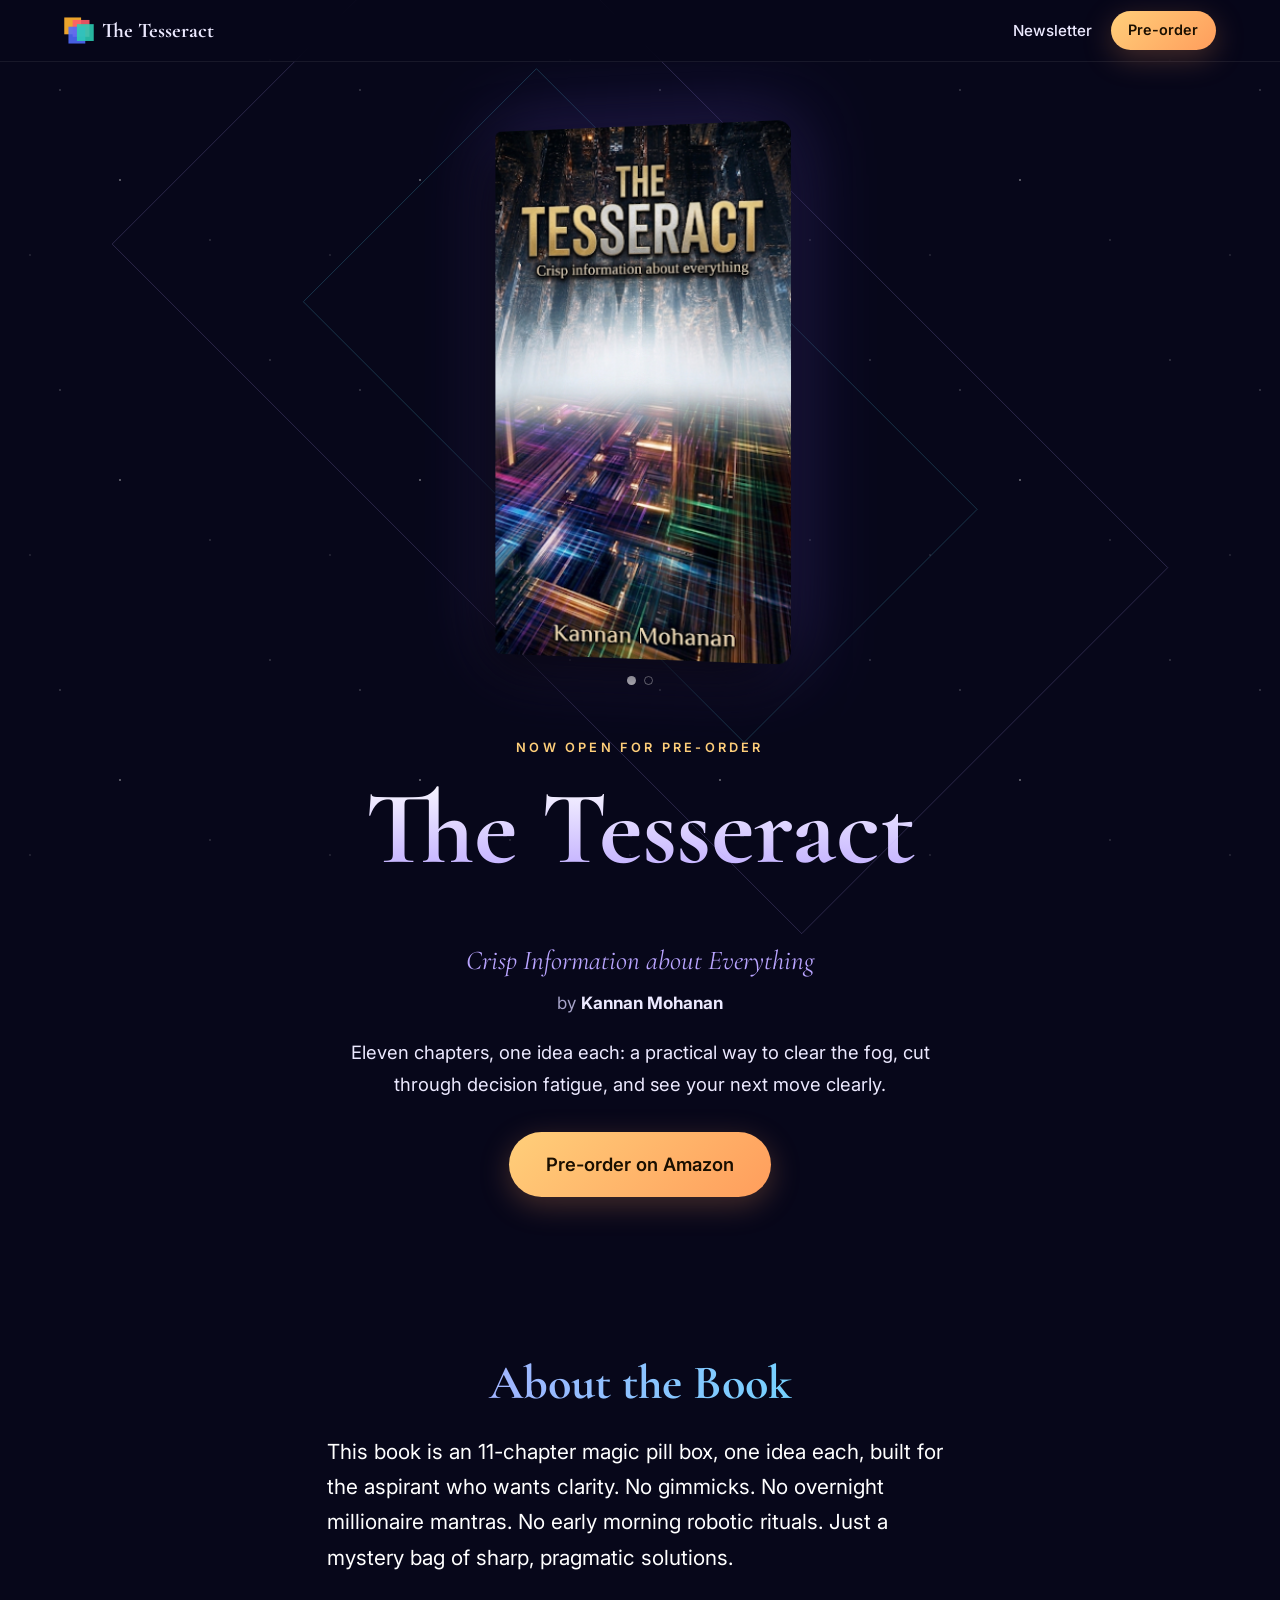
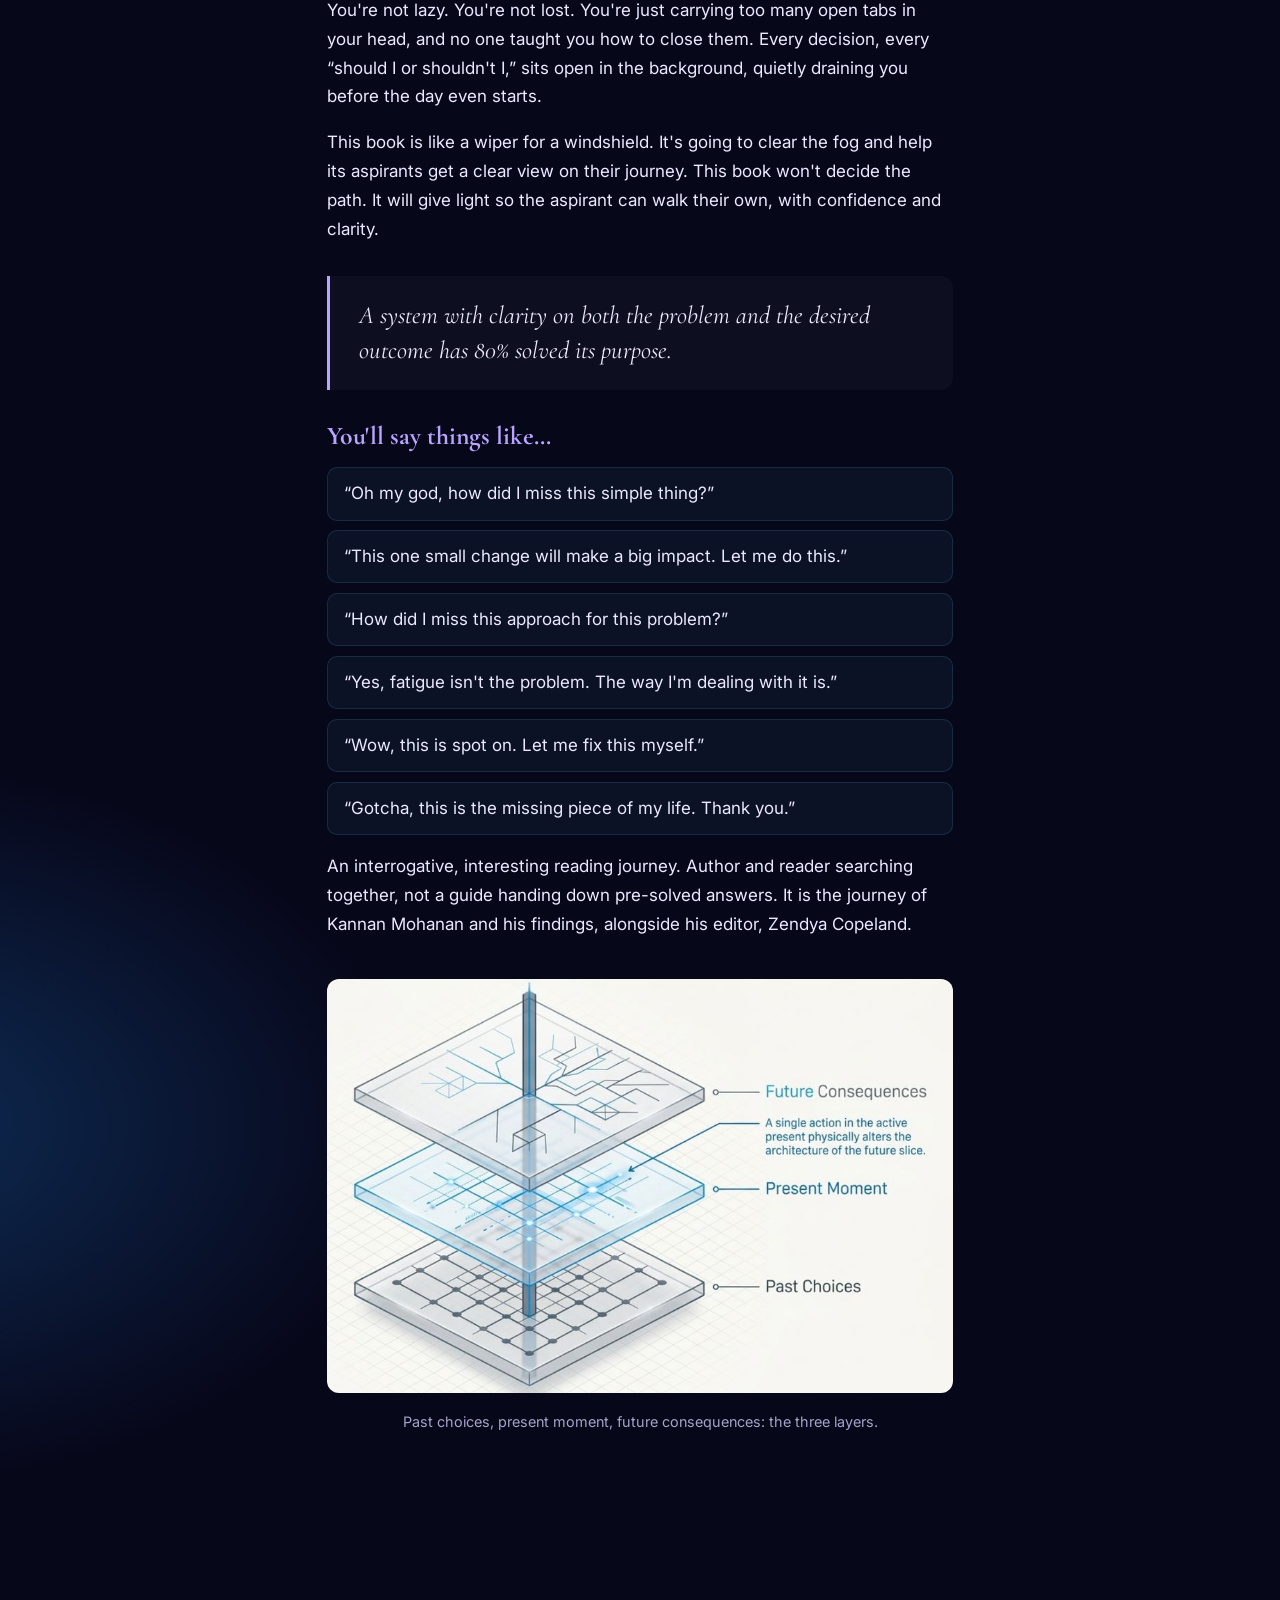
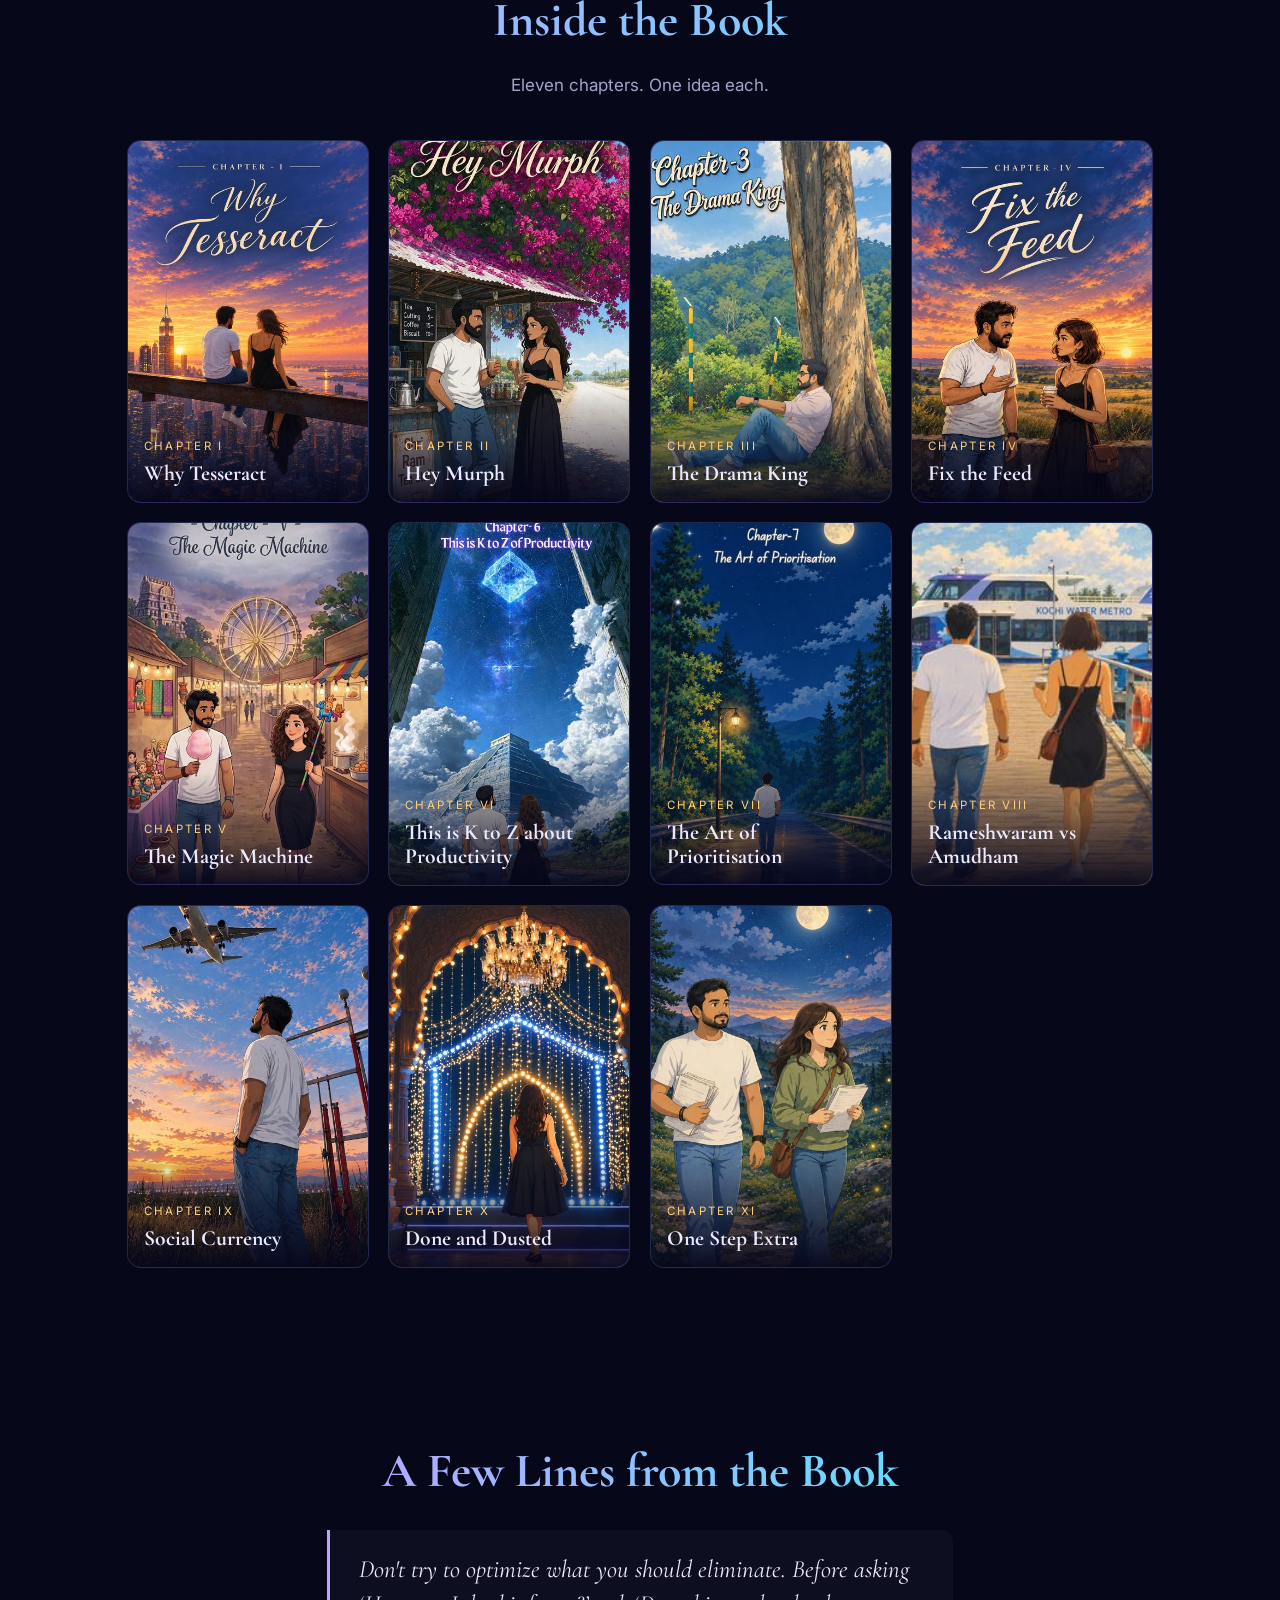
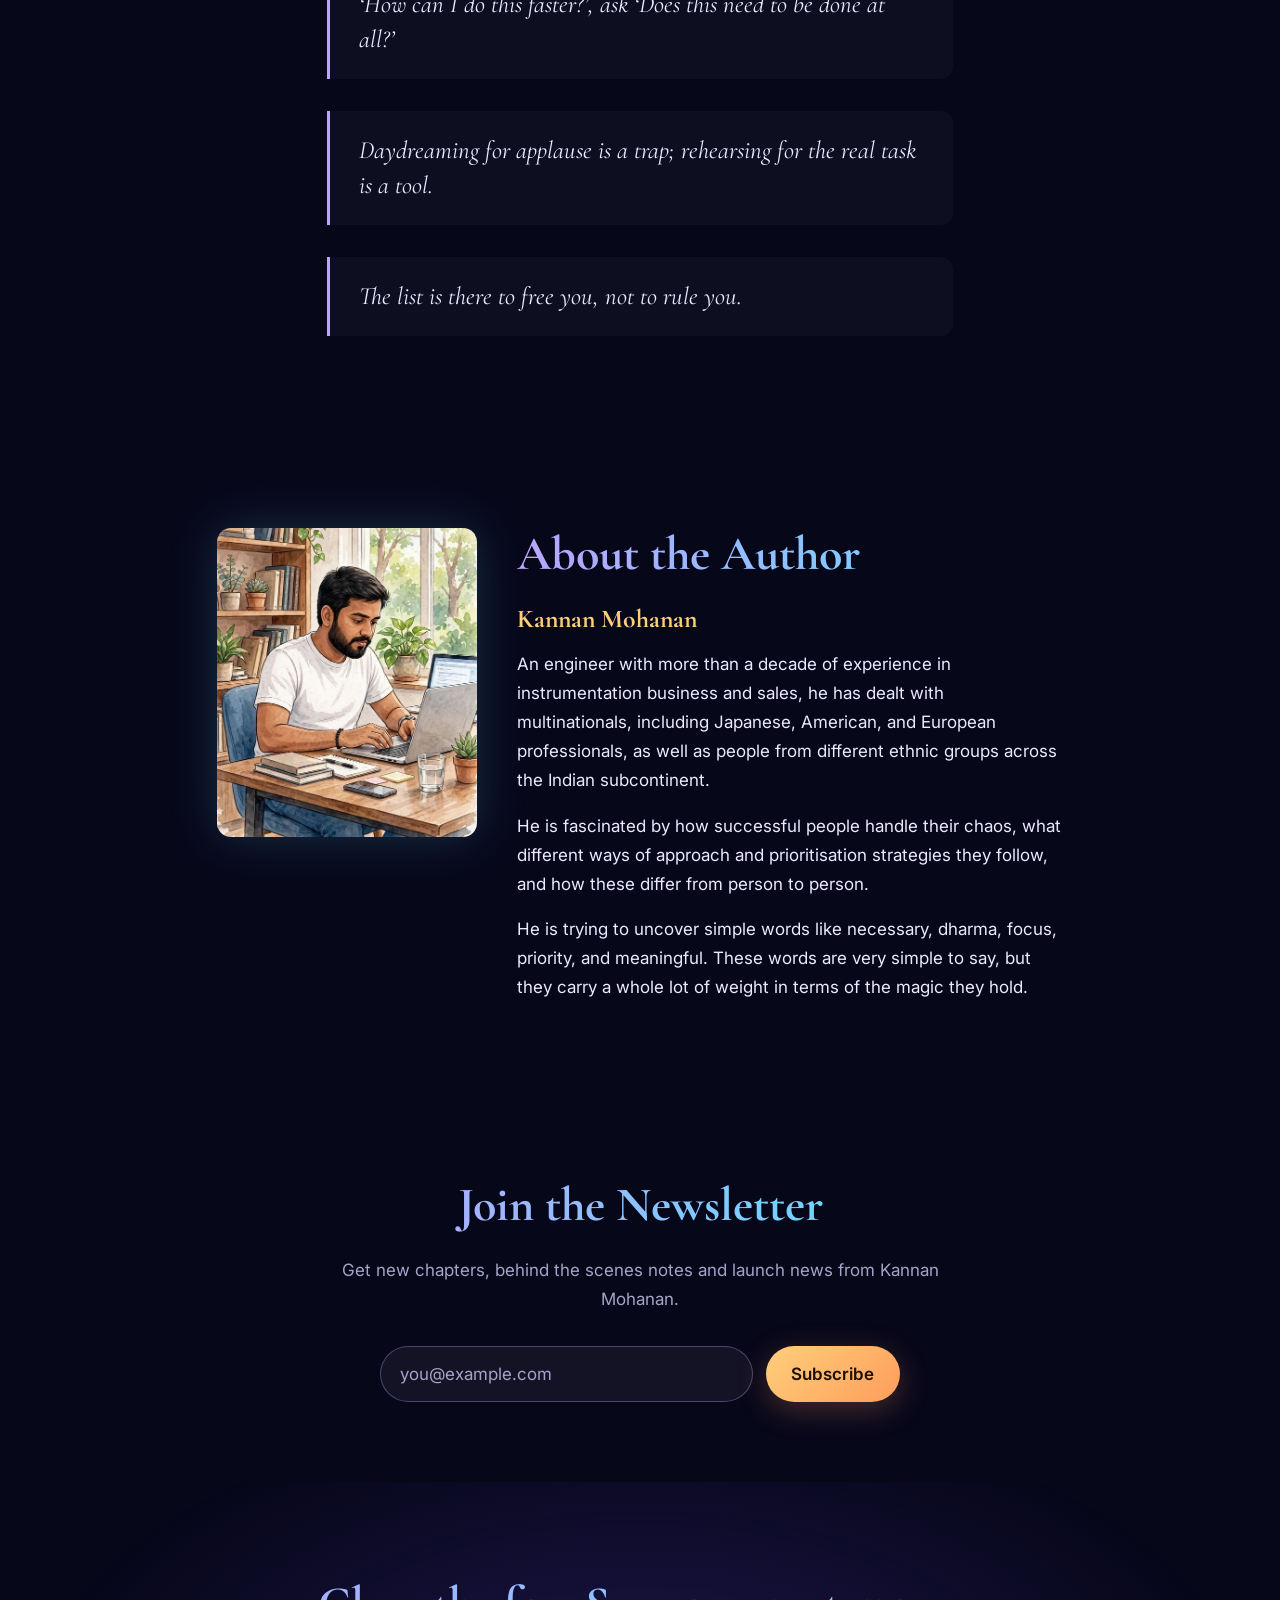
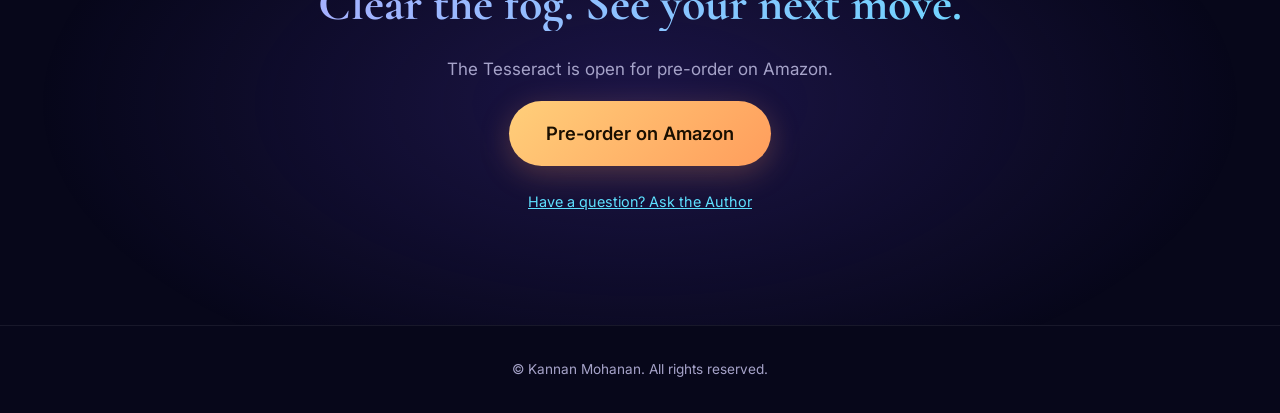
==== index.html @ b5abcbb9 "Hero slideshow: book cover and moonlit artwork" ====
<!doctype html><html lang="en"><head><meta charset="utf-8"><meta name="viewport" content="width=device-width,initial-scale=1">
<title>The Tesseract by Kannan Mohanan | Pre-order on Amazon</title>
<meta name="description" content="The Tesseract: Crisp Information about Everything. An 11-chapter magic pill box by Kannan Mohanan. Pre-order now on Amazon.">
<meta property="og:type" content="book"><meta property="og:title" content="The Tesseract: Crisp Information about Everything">
<meta property="og:description" content="Eleven chapters, one idea each: a practical way to clear the fog, cut through decision fatigue, and see your next move clearly. Pre-order on Amazon.">
<meta property="og:image" content="https://kannanmurphdesk-eng.github.io/the-tesseract/img/og.jpg"><meta property="og:url" content="https://kannanmurphdesk-eng.github.io/the-tesseract/"><meta name="twitter:card" content="summary_large_image">
<link rel="icon" href="img/favicon.svg" type="image/svg+xml"><link rel="apple-touch-icon" href="img/apple-touch-icon.png">
<link rel="preconnect" href="https://fonts.googleapis.com"><link rel="preconnect" href="https://fonts.gstatic.com" crossorigin>
<link href="https://fonts.googleapis.com/css2?family=Cormorant+Garamond:ital,wght@0,500;0,700;1,500&family=Inter:wght@400;500;600&display=swap" rel="stylesheet">
<link rel="stylesheet" href="style.css"></head><body>
<div class="stars" aria-hidden="true"></div>
<header class="nav"><a class="brand" href="#top"><img src="img/logo.svg" alt="" width="30" height="27">The Tesseract</a><nav class="nav-links"><a class="nav-link" href="#newsletter">Newsletter</a><a class="btn sm" href="https://amzn.in/d/0exyftI4" target="_blank" rel="noopener noreferrer">Pre-order</a></nav></header>
<main id="top">
<section class="hero"><div class="hero-text">
<p class="eyebrow">Now open for pre-order</p><h1>The Tesseract</h1><p class="tag"><em>Crisp Information about Everything</em></p><p class="by">by <strong>Kannan Mohanan</strong></p>
<p class="lede">Eleven chapters, one idea each: a practical way to clear the fog, cut through decision fatigue, and see your next move clearly.</p>
<a class="btn lg" href="https://amzn.in/d/0exyftI4" target="_blank" rel="noopener noreferrer">Pre-order on Amazon</a></div>
<div class="cover"><div class="cube" aria-hidden="true"></div><div class="slides" aria-roledescription="carousel" aria-label="Book cover and artwork"><img class="slide on" src="img/cover.jpg" alt="The Tesseract by Kannan Mohanan, book cover" width="288" height="512"><img class="slide" src="img/hero-moonlit.jpg" alt="Kannan and Zendya walking a moonlit hill path with their papers, fireflies around them" width="648" height="900"></div><div class="dots" role="tablist" aria-label="Choose slide"><button class="dot on" aria-label="Show book cover" aria-selected="true"></button><button class="dot" aria-label="Show moonlit artwork" aria-selected="false"></button></div></div><script>(function(){var s=document.querySelectorAll(".slide"),d=document.querySelectorAll(".dot"),i=0,t,rm=window.matchMedia("(prefers-reduced-motion: reduce)");function go(n){s[i].classList.remove("on");d[i].classList.remove("on");d[i].setAttribute("aria-selected","false");i=n%s.length;s[i].classList.add("on");d[i].classList.add("on");d[i].setAttribute("aria-selected","true")}function start(){clearInterval(t);if(!rm.matches)t=setInterval(function(){go(i+1)},5000)}d.forEach(function(b,k){b.addEventListener("click",function(){go(k);start()})});document.addEventListener("visibilitychange",function(){document.hidden?clearInterval(t):start()});start()})();</script></section>
<section id="about" class="wrap"><h2>About the Book</h2>
<p class="big">This book is an 11-chapter magic pill box, one idea each, built for the aspirant who wants clarity. No gimmicks. No overnight millionaire mantras. No early morning robotic rituals. Just a mystery bag of sharp, pragmatic solutions.</p>
<p>You're not lazy. You're not lost. You're just carrying too many open tabs in your head, and no one taught you how to close them. Every decision, every “should I or shouldn't I,” sits open in the background, quietly draining you before the day even starts.</p>
<p>This book is like a wiper for a windshield. It's going to clear the fog and help its aspirants get a clear view on their journey. This book won't decide the path. It will give light so the aspirant can walk their own, with confidence and clarity.</p>
<blockquote>A system with clarity on both the problem and the desired outcome has 80% solved its purpose.</blockquote>
<h3 class="sub">You'll say things like…</h3><ul class="says"><li>“Oh my god, how did I miss this simple thing?”</li><li>“This one small change will make a big impact. Let me do this.”</li><li>“How did I miss this approach for this problem?”</li><li>“Yes, fatigue isn't the problem. The way I'm dealing with it is.”</li><li>“Wow, this is spot on. Let me fix this myself.”</li><li>“Gotcha, this is the missing piece of my life. Thank you.”</li></ul>
<p>An interrogative, interesting reading journey. Author and reader searching together, not a guide handing down pre-solved answers. It is the journey of Kannan Mohanan and his findings, alongside his editor, Zendya Copeland.</p>
<figure class="layers"><img src="img/layers.jpg" alt="Past choices, present moment, future consequences: the three layers" loading="lazy"><figcaption>Past choices, present moment, future consequences: the three layers.</figcaption></figure></section>
<section id="chapters" class="wrap wide"><h2>Inside the Book</h2><p class="center muted">Eleven chapters. One idea each.</p><ol class="chapters"><li class="ch"><img src="img/ch1.jpg" alt="Chapter I: Why Tesseract" loading="lazy"><div class="cap"><span>Chapter I</span><h3>Why Tesseract</h3></div></li><li class="ch"><img src="img/ch2.jpg" alt="Chapter II: Hey Murph" loading="lazy"><div class="cap"><span>Chapter II</span><h3>Hey Murph</h3></div></li><li class="ch"><img src="img/ch3.jpg" alt="Chapter III: The Drama King" loading="lazy"><div class="cap"><span>Chapter III</span><h3>The Drama King</h3></div></li><li class="ch"><img src="img/ch4.jpg" alt="Chapter IV: Fix the Feed" loading="lazy"><div class="cap"><span>Chapter IV</span><h3>Fix the Feed</h3></div></li><li class="ch"><img src="img/ch5.jpg" alt="Chapter V: The Magic Machine" loading="lazy"><div class="cap"><span>Chapter V</span><h3>The Magic Machine</h3></div></li><li class="ch"><img src="img/ch6.jpg" alt="Chapter VI: This is K to Z about Productivity" loading="lazy"><div class="cap"><span>Chapter VI</span><h3>This is K to Z about Productivity</h3></div></li><li class="ch"><img src="img/ch07-prioritisation.jpg" alt="Chapter VII: The Art of Prioritisation" loading="lazy"><div class="cap"><span>Chapter VII</span><h3>The Art of Prioritisation</h3></div></li><li class="ch"><img src="img/ch08-rameshwaram.jpg" alt="Chapter VIII: Rameshwaram vs Amudham" loading="lazy"><div class="cap"><span>Chapter VIII</span><h3>Rameshwaram vs Amudham</h3></div></li><li class="ch"><img src="img/ch7.jpg" alt="Chapter IX: Social Currency" loading="lazy"><div class="cap"><span>Chapter IX</span><h3>Social Currency</h3></div></li><li class="ch"><img src="img/ch8.jpg" alt="Chapter X: Done and Dusted" loading="lazy"><div class="cap"><span>Chapter X</span><h3>Done and Dusted</h3></div></li><li class="ch"><img src="img/ch11-moonlit-path.jpg" alt="Chapter XI: One Step Extra" loading="lazy"><div class="cap"><span>Chapter XI</span><h3>One Step Extra</h3></div></li></ol></section>
<section class="quotes wrap"><h2>A Few Lines from the Book</h2>
<blockquote>Don't try to optimize what you should eliminate. Before asking ‘How can I do this faster?’, ask ‘Does this need to be done at all?’</blockquote>
<blockquote>Daydreaming for applause is a trap; rehearsing for the real task is a tool.</blockquote>
<blockquote>The list is there to free you, not to rule you.</blockquote></section>
<section id="author" class="wrap author"><img src="img/author.jpg" alt="Kannan Mohanan, author" loading="lazy" width="560"><div><h2>About the Author</h2><h3>Kannan Mohanan</h3>
<p>An engineer with more than a decade of experience in instrumentation business and sales, he has dealt with multinationals, including Japanese, American, and European professionals, as well as people from different ethnic groups across the Indian subcontinent.</p>
<p>He is fascinated by how successful people handle their chaos, what different ways of approach and prioritisation strategies they follow, and how these differ from person to person.</p>
<p>He is trying to uncover simple words like necessary, dharma, focus, priority, and meaningful. These words are very simple to say, but they carry a whole lot of weight in terms of the magic they hold.</p></div></section>
<section id="newsletter" class="wrap newsletter"><h2>Join the Newsletter</h2><p class="center muted">Get new chapters, behind the scenes notes and launch news from Kannan Mohanan.</p>
<form class="nl-form" action="https://formsubmit.co/kannanmurphdesk@gmail.com" method="POST">
<input type="hidden" name="_subject" value="New newsletter subscriber: The Tesseract"><input type="hidden" name="_template" value="table"><input type="hidden" name="_captcha" value="false"><input type="hidden" name="_next" value="https://kannanmurphdesk-eng.github.io/the-tesseract/thanks.html">
<input type="text" name="_honey" class="hp" tabindex="-1" autocomplete="off" aria-hidden="true">
<label class="sr" for="nl-email">Email address</label><input id="nl-email" type="email" name="email" placeholder="you@example.com" autocomplete="email" required>
<button class="btn" type="submit">Subscribe</button></form></section>
<section class="cta"><h2>Clear the fog. See your next move.</h2><p>The Tesseract is open for pre-order on Amazon.</p><a class="btn lg" href="https://amzn.in/d/0exyftI4" target="_blank" rel="noopener noreferrer">Pre-order on Amazon</a><p class="small"><a href="https://forms.gle/DaVZQ3GnMAqQpEqy5" target="_blank" rel="noopener">Have a question? Ask the Author</a></p></section>
</main><footer>© Kannan Mohanan. All rights reserved.</footer></body></html>
---- style.css ----
:root{--bg:#07071a;--ink:#ece9ff;--mut:#a6a3c9;--acc:#b9a4ff;--acc2:#5ee1ff;--gold:#ffcf7a}
*{box-sizing:border-box}html{scroll-behavior:smooth}
body{margin:0;background:radial-gradient(1200px 700px at 80% -10%,#2a1b5e 0,transparent 60%),radial-gradient(900px 600px at -10% 40%,#0e2c55 0,transparent 60%),var(--bg);color:var(--ink);font:17px/1.7 Inter,system-ui,sans-serif;overflow-x:hidden}
.stars{position:fixed;inset:0;pointer-events:none;z-index:-1;background-image:radial-gradient(1px 1px at 20% 30%,#fff8,transparent),radial-gradient(1px 1px at 70% 80%,#fff6,transparent),radial-gradient(1.5px 1.5px at 40% 60%,#fff9,transparent),radial-gradient(1px 1px at 90% 20%,#fff7,transparent),radial-gradient(1px 1px at 10% 85%,#fff5,transparent);background-size:300px 300px}
h1,h2,h3{font-family:"Cormorant Garamond",Georgia,serif;line-height:1.1;margin:0 0 .5em}
h2{font-size:clamp(2rem,5vw,3rem);text-align:center;background:linear-gradient(90deg,var(--acc),var(--acc2));-webkit-background-clip:text;background-clip:text;color:transparent}
a{color:var(--acc2)}
.nav{position:sticky;top:0;z-index:10;display:flex;justify-content:space-between;align-items:center;padding:.7rem 5vw;background:#07071acc;backdrop-filter:blur(10px);border-bottom:1px solid #ffffff12}
.brand{display:flex;gap:.5rem;align-items:center;color:var(--ink);text-decoration:none;font-family:"Cormorant Garamond",serif;font-size:1.3rem;font-weight:700}
.btn{display:inline-block;background:linear-gradient(135deg,var(--gold),#ff9d5c);color:#1a0f00;font-weight:600;text-decoration:none;border-radius:999px;padding:.8rem 1.6rem;box-shadow:0 8px 30px #ff9d5c40;transition:transform .2s,box-shadow .2s}
.btn:hover{transform:translateY(-2px);box-shadow:0 12px 40px #ff9d5c70}.btn.sm{padding:.45rem 1.1rem;font-size:.9rem}.btn.lg{font-size:1.15rem;padding:1.05rem 2.3rem}
.hero{display:grid;grid-template-columns:1.1fr .9fr;gap:4rem;align-items:center;max-width:1180px;margin:auto;padding:6rem 5vw 5rem;min-height:88vh}
.eyebrow{letter-spacing:.25em;text-transform:uppercase;color:var(--gold);font-size:.8rem;font-weight:600}
h1{font-size:clamp(3.2rem,9vw,6.5rem);background:linear-gradient(180deg,#fff,var(--acc));-webkit-background-clip:text;background-clip:text;color:transparent}
.tag{font-family:"Cormorant Garamond",serif;font-size:1.7rem;margin:0;color:var(--acc)}.by{color:var(--mut);margin:.3rem 0 1.2rem}.by strong{color:var(--ink)}.lede{font-size:1.15rem;max-width:34em;margin-bottom:2rem}
.cover{position:relative;perspective:1200px}.cover img{width:100%;max-width:300px;display:block;margin:auto;border-radius:6px 14px 14px 6px;box-shadow:-12px 20px 60px #000c,0 0 80px #7a5cff55;transform:rotateY(-10deg);transition:transform .6s}.cover:hover img{transform:rotateY(0)}
.cube{position:absolute;inset:-8%;border:1px solid #b9a4ff40;transform:rotate(45deg) scale(.8);animation:spin 40s linear infinite;z-index:-1}.cube::after{content:"";position:absolute;inset:18%;border:1px solid #5ee1ff40}
@keyframes spin{to{transform:rotate(405deg) scale(.8)}}
.wrap{max-width:780px;margin:auto;padding:5rem 6vw}.wrap.wide{max-width:1180px}
.big{font-size:1.3rem;color:#fff}.center{text-align:center}.muted{color:var(--mut)}.sub{font-size:1.6rem;color:var(--acc);margin-top:2rem}
blockquote{margin:2rem 0;padding:1.4rem 1.8rem;border-left:3px solid var(--acc);background:#ffffff08;border-radius:0 12px 12px 0;font-family:"Cormorant Garamond",serif;font-size:1.55rem;font-style:italic;line-height:1.4}
.says{list-style:none;padding:0;display:grid;gap:.6rem}.says li{padding:.7rem 1rem;background:#5ee1ff0d;border:1px solid #5ee1ff22;border-radius:10px}
.layers{margin:2.5rem 0 0}.layers img{width:100%;border-radius:12px}figcaption{color:var(--mut);font-size:.9rem;text-align:center;margin-top:.5rem}
.chapters{list-style:none;padding:0;display:grid;grid-template-columns:repeat(auto-fill,minmax(200px,1fr));gap:1.2rem;margin-top:2.5rem}
.ch{position:relative;border-radius:14px;overflow:hidden;aspect-ratio:2/3;background:linear-gradient(160deg,#1d1450,#0a1838);border:1px solid #ffffff14;transition:transform .3s}
.ch:hover{transform:translateY(-4px)}.ch img{width:100%;height:100%;object-fit:cover}
.glyph{position:absolute;inset:0;display:grid;place-items:center;font-family:"Cormorant Garamond",serif;font-size:5rem;color:#b9a4ff55}
.cap{position:absolute;inset:auto 0 0;padding:2.5rem 1rem 1rem;background:linear-gradient(transparent,#05051af0)}.cap span{font-size:.72rem;letter-spacing:.2em;text-transform:uppercase;color:var(--gold)}.cap h3{font-size:1.35rem;margin:.2rem 0 0}
.author{display:grid;grid-template-columns:260px 1fr;gap:2.5rem;align-items:start;max-width:1000px}.author img{width:100%;border-radius:14px;box-shadow:0 0 50px #5ee1ff30}.author h2{text-align:left}.author h3{font-size:1.6rem;color:var(--gold)}
.cta{text-align:center;padding:6rem 6vw;background:radial-gradient(600px 300px at 50% 50%,#3b2a8a66,transparent)}.cta p{color:var(--mut)}.small{margin-top:1.5rem;font-size:.9rem}
footer{text-align:center;color:var(--mut);font-size:.85rem;padding:2rem;border-top:1px solid #ffffff12}
@media(max-width:820px){.hero{grid-template-columns:1fr;text-align:center;padding-top:3rem;gap:2.5rem;min-height:auto}.cover{order:-1}.cover img{max-width:260px;transform:none}.lede{margin-inline:auto}.author{grid-template-columns:1fr;text-align:center}.author img{max-width:220px;margin:auto}.author h2{text-align:center}.chapters{grid-template-columns:repeat(2,1fr);gap:.8rem}.cap h3{font-size:1.1rem}body{font-size:16px}}
@media(prefers-reduced-motion:reduce){.cube{animation:none}}
.hero{grid-template-columns:1fr;text-align:center;gap:2.5rem;padding-top:4rem;min-height:auto}.hero .cover{order:-1}.hero .cover img{transform:none;max-width:300px}.hero .lede{margin-inline:auto}

.nav-links{display:flex;align-items:center;gap:1.2rem}.nav-link{color:var(--ink);text-decoration:none;font-weight:500;font-size:.95rem}.nav-link:hover{color:var(--acc2)}
button.btn{border:0;cursor:pointer;font:inherit;font-weight:600}
.newsletter{text-align:center}.nl-form{display:flex;gap:.8rem;max-width:520px;margin:2rem auto 0}
.nl-form input[type=email]{flex:1;min-width:0;padding:.8rem 1.2rem;border-radius:999px;border:1px solid #b9a4ff55;background:#ffffff0d;color:var(--ink);font:inherit}
.nl-form input[type=email]::placeholder{color:var(--mut)}.nl-form input[type=email]:focus{outline:none;border-color:var(--acc2);box-shadow:0 0 0 3px #5ee1ff30}
.hp{position:absolute;left:-9999px;width:1px;height:1px;opacity:0}.sr{position:absolute;width:1px;height:1px;overflow:hidden;clip:rect(0 0 0 0);white-space:nowrap}
@media(max-width:520px){.nl-form{flex-direction:column}.nl-form .btn{width:100%}.nav-links{gap:.8rem}}

.slides{position:relative;width:100%;max-width:300px;aspect-ratio:288/512;margin:auto;border-radius:6px 14px 14px 6px;overflow:hidden;box-shadow:-12px 20px 60px #000c,0 0 80px #7a5cff55;transform:rotateY(-10deg);transition:transform .6s}.cover:hover .slides{transform:rotateY(0)}.cover .slides img.slide{position:absolute;inset:0;width:100%;height:100%;max-width:none;object-fit:cover;border-radius:0;box-shadow:none;transform:none;opacity:0;transition:opacity 1.2s ease}.cover .slides img.slide.on{opacity:1}.dots{display:flex;gap:.5rem;justify-content:center;margin-top:1rem}.dot{width:9px;height:9px;padding:0;border-radius:50%;border:1px solid #fff9;background:transparent;cursor:pointer}.dot.on{background:#fff}@media(max-width:820px){.slides{max-width:260px;transform:none}}@media(prefers-reduced-motion:reduce){.cover .slides img.slide{transition:none}.slides{transition:none}}
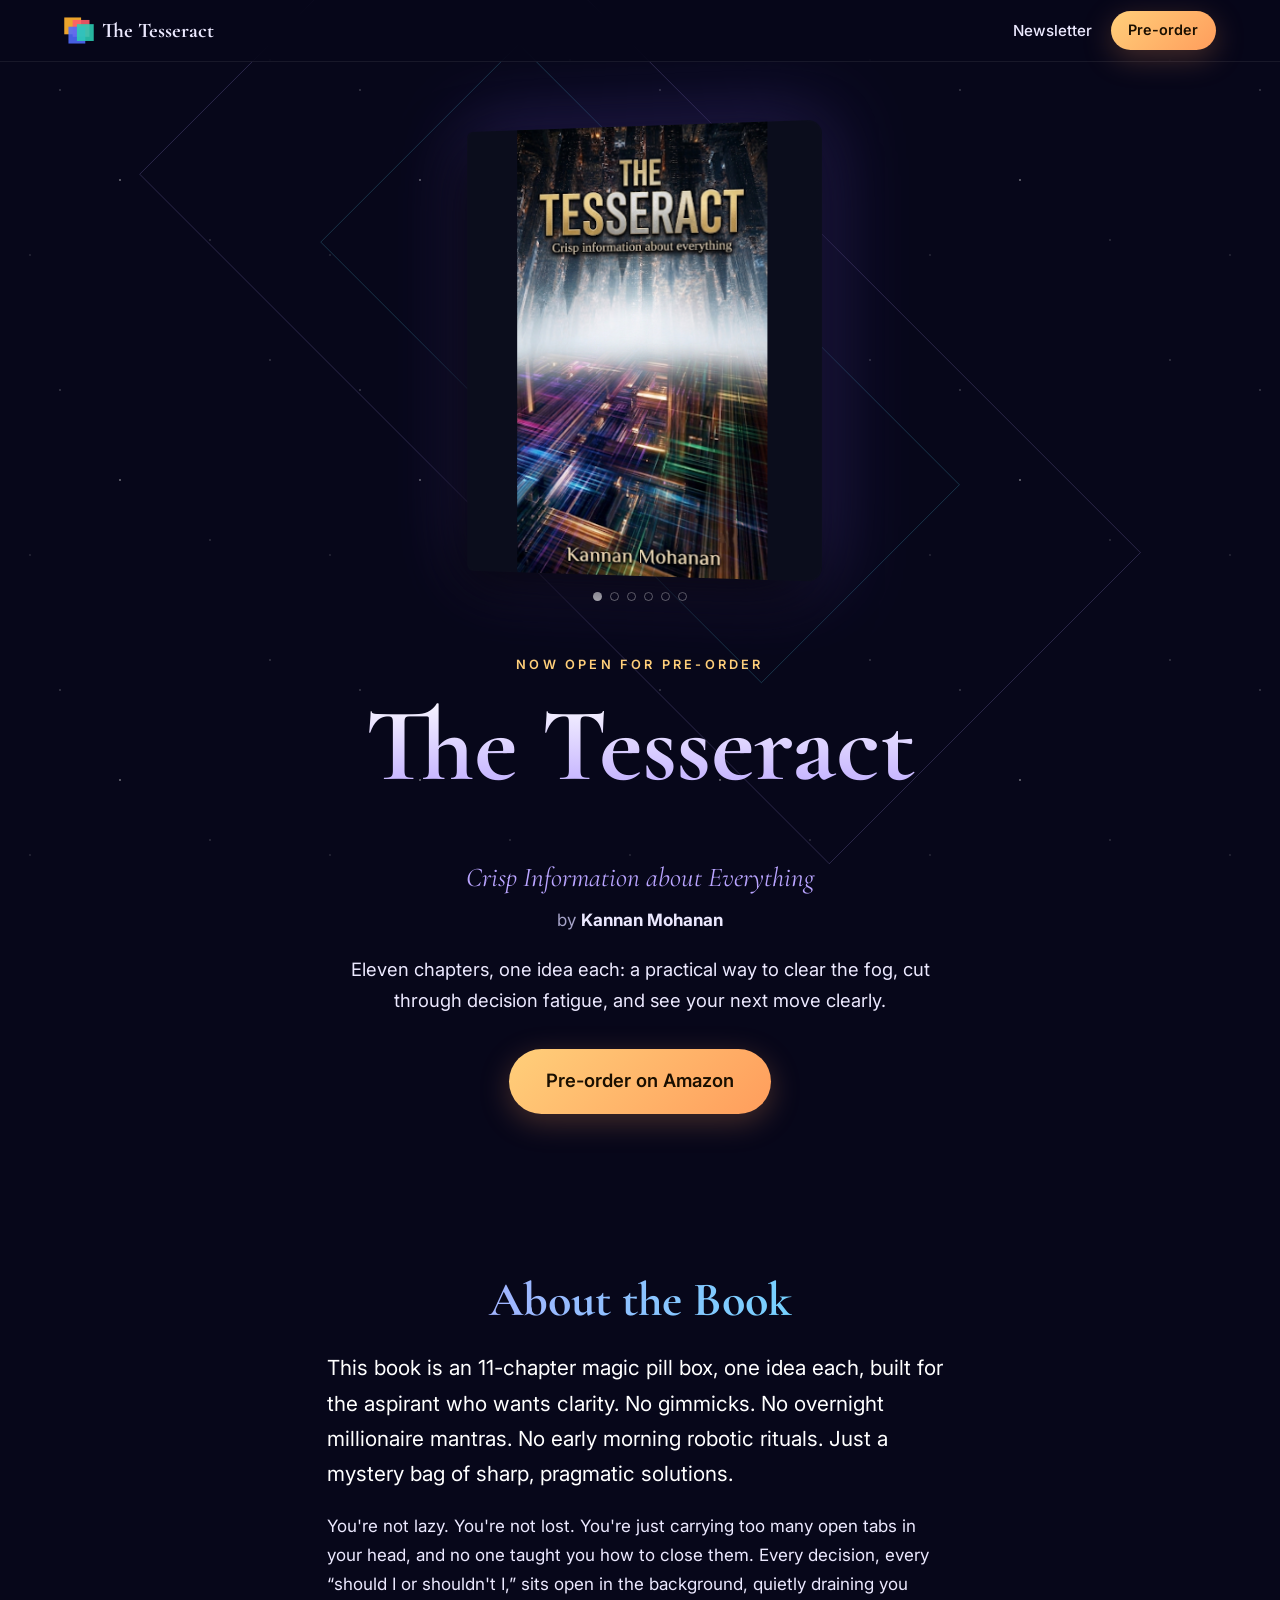
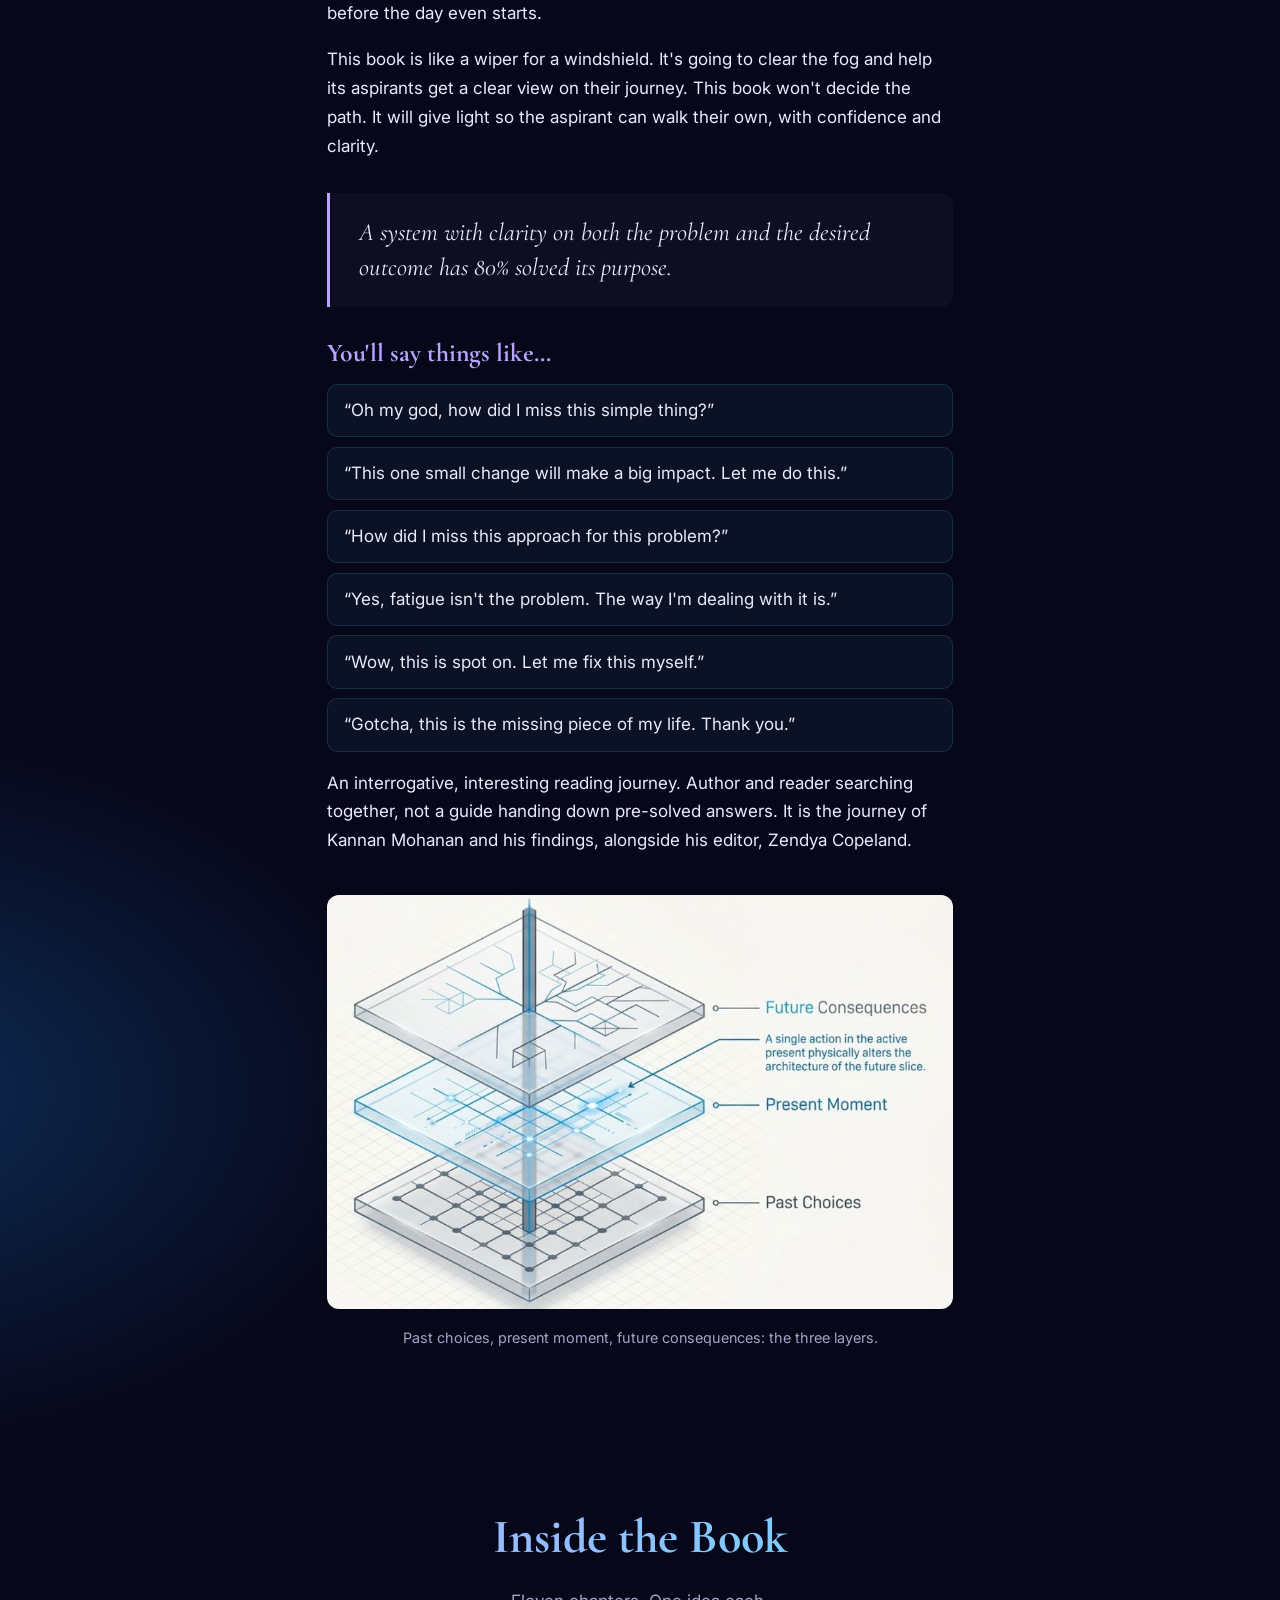
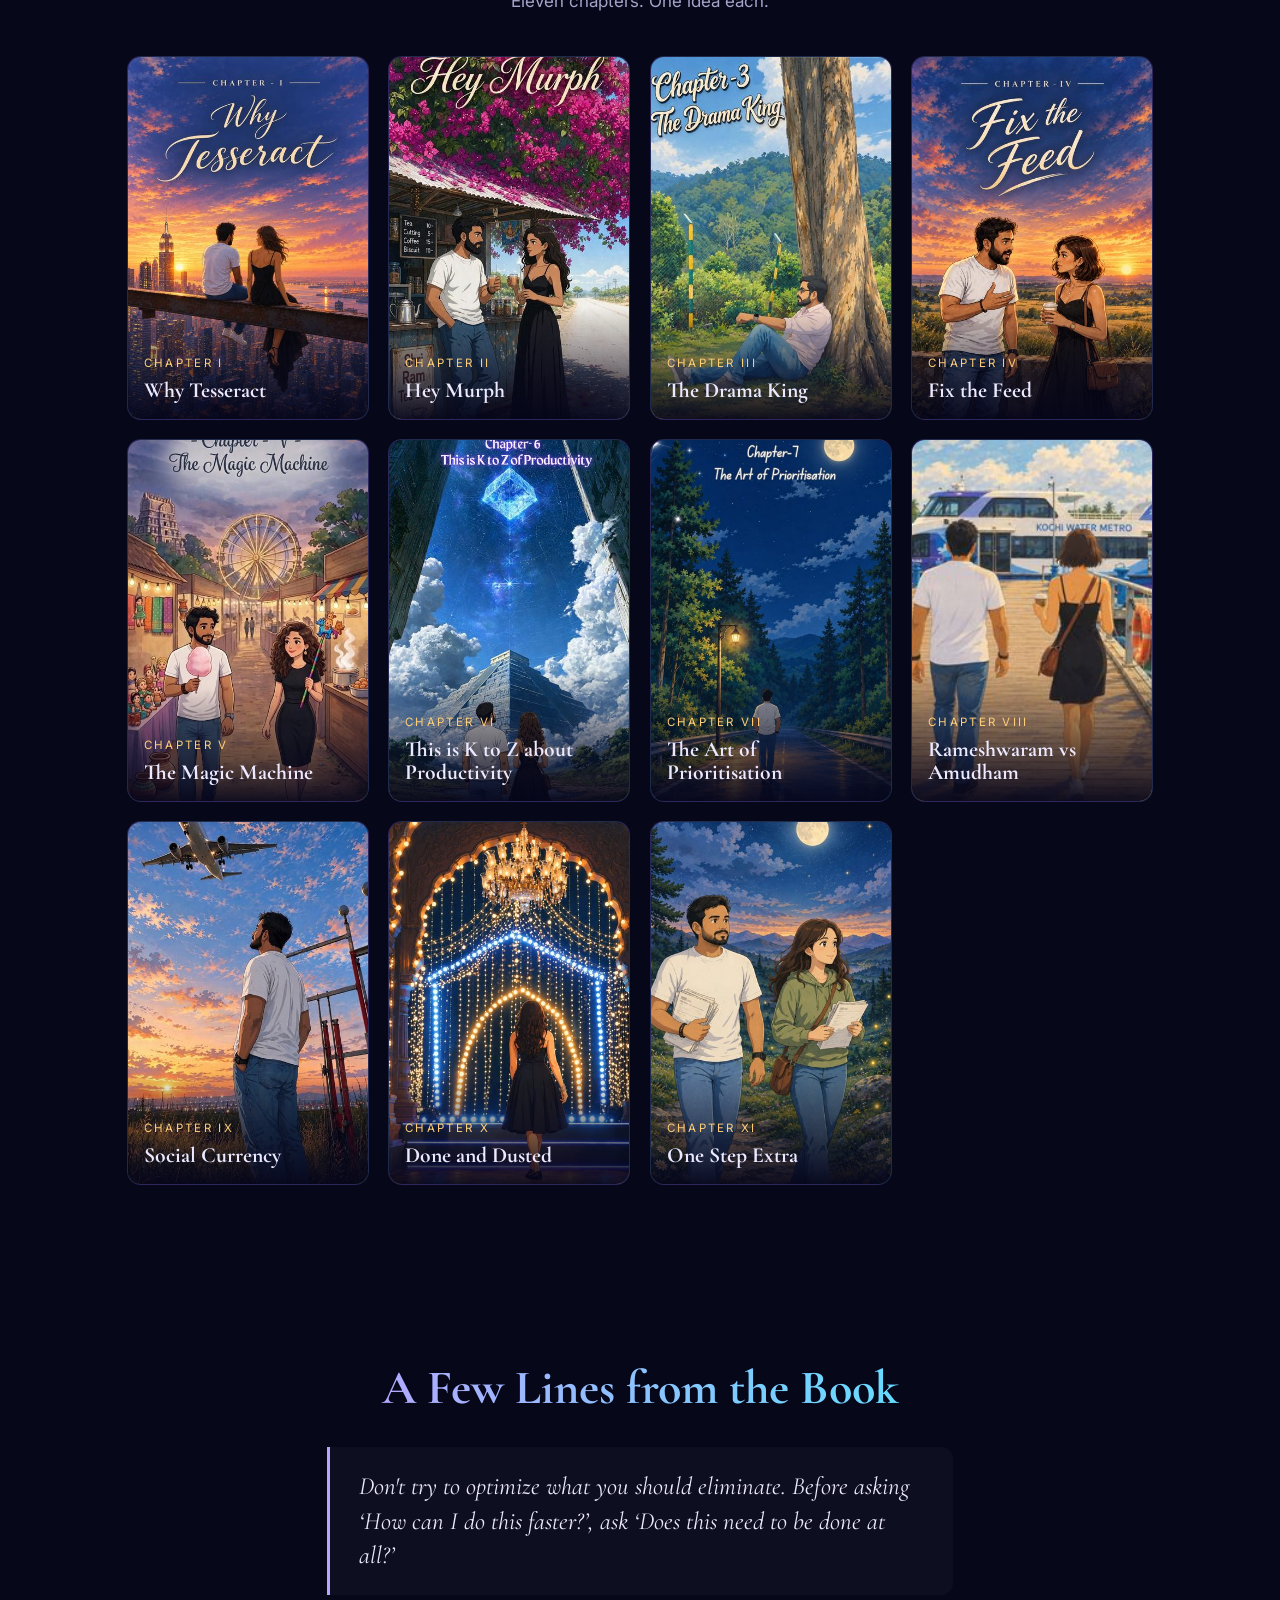
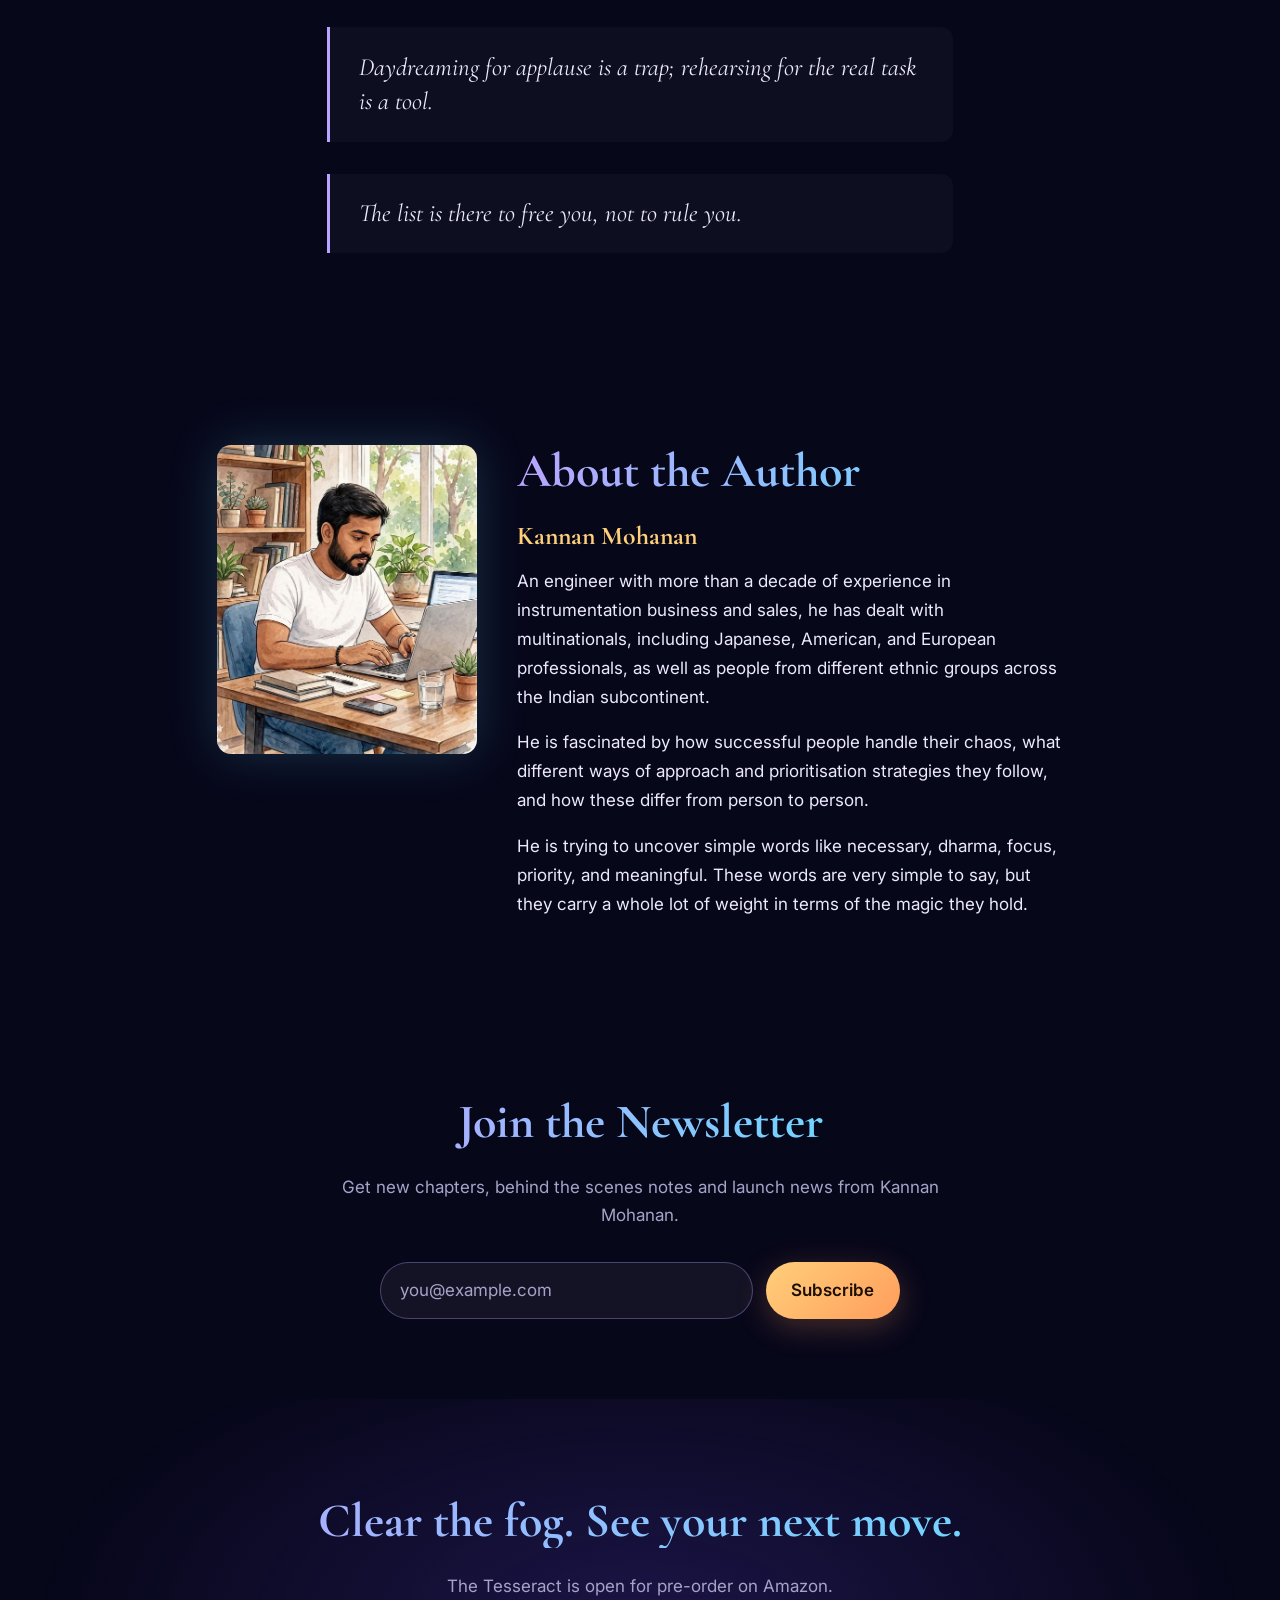
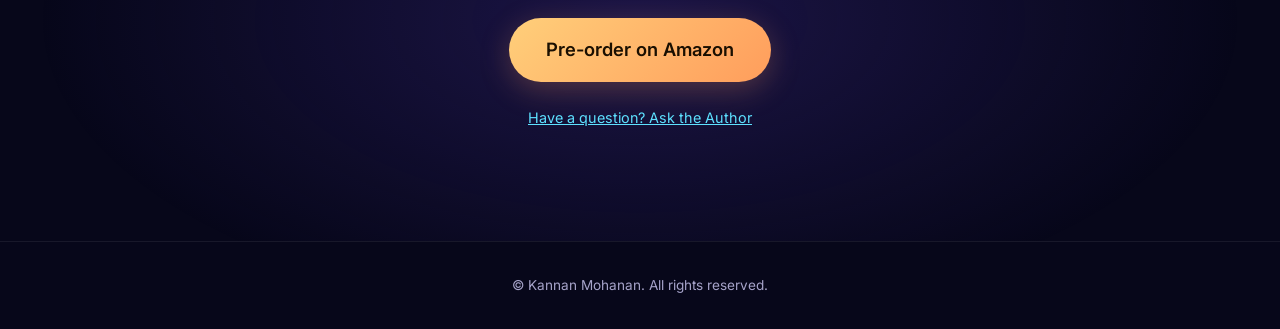
==== commit 2a50b509: "Hero slideshow: add four book mockups" ====
--- a/index.html
+++ b/index.html
@@ -15,7 +15,7 @@
 <p class="eyebrow">Now open for pre-order</p><h1>The Tesseract</h1><p class="tag"><em>Crisp Information about Everything</em></p><p class="by">by <strong>Kannan Mohanan</strong></p>
 <p class="lede">Eleven chapters, one idea each: a practical way to clear the fog, cut through decision fatigue, and see your next move clearly.</p>
 <a class="btn lg" href="https://amzn.in/d/0exyftI4" target="_blank" rel="noopener noreferrer">Pre-order on Amazon</a></div>
-<div class="cover"><div class="cube" aria-hidden="true"></div><div class="slides" aria-roledescription="carousel" aria-label="Book cover and artwork"><img class="slide on" src="img/cover.jpg" alt="The Tesseract by Kannan Mohanan, book cover" width="288" height="512"><img class="slide" src="img/hero-moonlit.jpg" alt="Kannan and Zendya walking a moonlit hill path with their papers, fireflies around them" width="648" height="900"></div><div class="dots" role="tablist" aria-label="Choose slide"><button class="dot on" aria-label="Show book cover" aria-selected="true"></button><button class="dot" aria-label="Show moonlit artwork" aria-selected="false"></button></div></div><script>(function(){var s=document.querySelectorAll(".slide"),d=document.querySelectorAll(".dot"),i=0,t,rm=window.matchMedia("(prefers-reduced-motion: reduce)");function go(n){s[i].classList.remove("on");d[i].classList.remove("on");d[i].setAttribute("aria-selected","false");i=n%s.length;s[i].classList.add("on");d[i].classList.add("on");d[i].setAttribute("aria-selected","true")}function start(){clearInterval(t);if(!rm.matches)t=setInterval(function(){go(i+1)},5000)}d.forEach(function(b,k){b.addEventListener("click",function(){go(k);start()})});document.addEventListener("visibilitychange",function(){document.hidden?clearInterval(t):start()});start()})();</script></section>
+<div class="cover"><div class="cube" aria-hidden="true"></div><div class="slides" aria-roledescription="carousel" aria-label="Book cover and artwork"><img class="slide on" src="img/cover.jpg" alt="The Tesseract by Kannan Mohanan, book cover" width="288" height="512"><img class="slide" src="img/hero-mockup1.jpg" alt="The Tesseract book on a colourful tesseract background" width="753" height="900" loading="lazy"><img class="slide" src="img/hero-mockup2.jpg" alt="The Tesseract book mockup on a light background" width="757" height="900" loading="lazy"><img class="slide" src="img/hero-mockup3.jpg" alt="The Tesseract book mockup, front and spine" width="753" height="900" loading="lazy"><img class="slide" src="img/hero-mockup4.jpg" alt="The Tesseract book mockup with a soft reflection" width="753" height="900" loading="lazy"><img class="slide" src="img/hero-moonlit.jpg" alt="Kannan and Zendya walking a moonlit hill path with their papers, fireflies around them" width="648" height="900"></div><div class="dots" role="tablist" aria-label="Choose slide"><button class="dot on" aria-label="Show book cover" aria-selected="true"></button><button class="dot" aria-label="Show book mockup 1" aria-selected="false"></button><button class="dot" aria-label="Show book mockup 2" aria-selected="false"></button><button class="dot" aria-label="Show book mockup 3" aria-selected="false"></button><button class="dot" aria-label="Show book mockup 4" aria-selected="false"></button><button class="dot" aria-label="Show moonlit artwork" aria-selected="false"></button></div></div><script>(function(){var s=document.querySelectorAll(".slide"),d=document.querySelectorAll(".dot"),i=0,t,rm=window.matchMedia("(prefers-reduced-motion: reduce)");function go(n){s[i].classList.remove("on");d[i].classList.remove("on");d[i].setAttribute("aria-selected","false");i=n%s.length;s[i].classList.add("on");d[i].classList.add("on");d[i].setAttribute("aria-selected","true")}function start(){clearInterval(t);if(!rm.matches)t=setInterval(function(){go(i+1)},5000)}d.forEach(function(b,k){b.addEventListener("click",function(){go(k);start()})});document.addEventListener("visibilitychange",function(){document.hidden?clearInterval(t):start()});start()})();</script></section>
 <section id="about" class="wrap"><h2>About the Book</h2>
 <p class="big">This book is an 11-chapter magic pill box, one idea each, built for the aspirant who wants clarity. No gimmicks. No overnight millionaire mantras. No early morning robotic rituals. Just a mystery bag of sharp, pragmatic solutions.</p>
 <p>You're not lazy. You're not lost. You're just carrying too many open tabs in your head, and no one taught you how to close them. Every decision, every “should I or shouldn't I,” sits open in the background, quietly draining you before the day even starts.</p>
--- a/style.css
+++ b/style.css
@@ -42,3 +42,4 @@
 @media(max-width:520px){.nl-form{flex-direction:column}.nl-form .btn{width:100%}.nav-links{gap:.8rem}}
 
 .slides{position:relative;width:100%;max-width:300px;aspect-ratio:288/512;margin:auto;border-radius:6px 14px 14px 6px;overflow:hidden;box-shadow:-12px 20px 60px #000c,0 0 80px #7a5cff55;transform:rotateY(-10deg);transition:transform .6s}.cover:hover .slides{transform:rotateY(0)}.cover .slides img.slide{position:absolute;inset:0;width:100%;height:100%;max-width:none;object-fit:cover;border-radius:0;box-shadow:none;transform:none;opacity:0;transition:opacity 1.2s ease}.cover .slides img.slide.on{opacity:1}.dots{display:flex;gap:.5rem;justify-content:center;margin-top:1rem}.dot{width:9px;height:9px;padding:0;border-radius:50%;border:1px solid #fff9;background:transparent;cursor:pointer}.dot.on{background:#fff}@media(max-width:820px){.slides{max-width:260px;transform:none}}@media(prefers-reduced-motion:reduce){.cover .slides img.slide{transition:none}.slides{transition:none}}
+.slides{aspect-ratio:4/5;max-width:360px;background:#0b0d1c}.cover .slides img.slide{object-fit:contain}@media(max-width:820px){.slides{max-width:300px}}
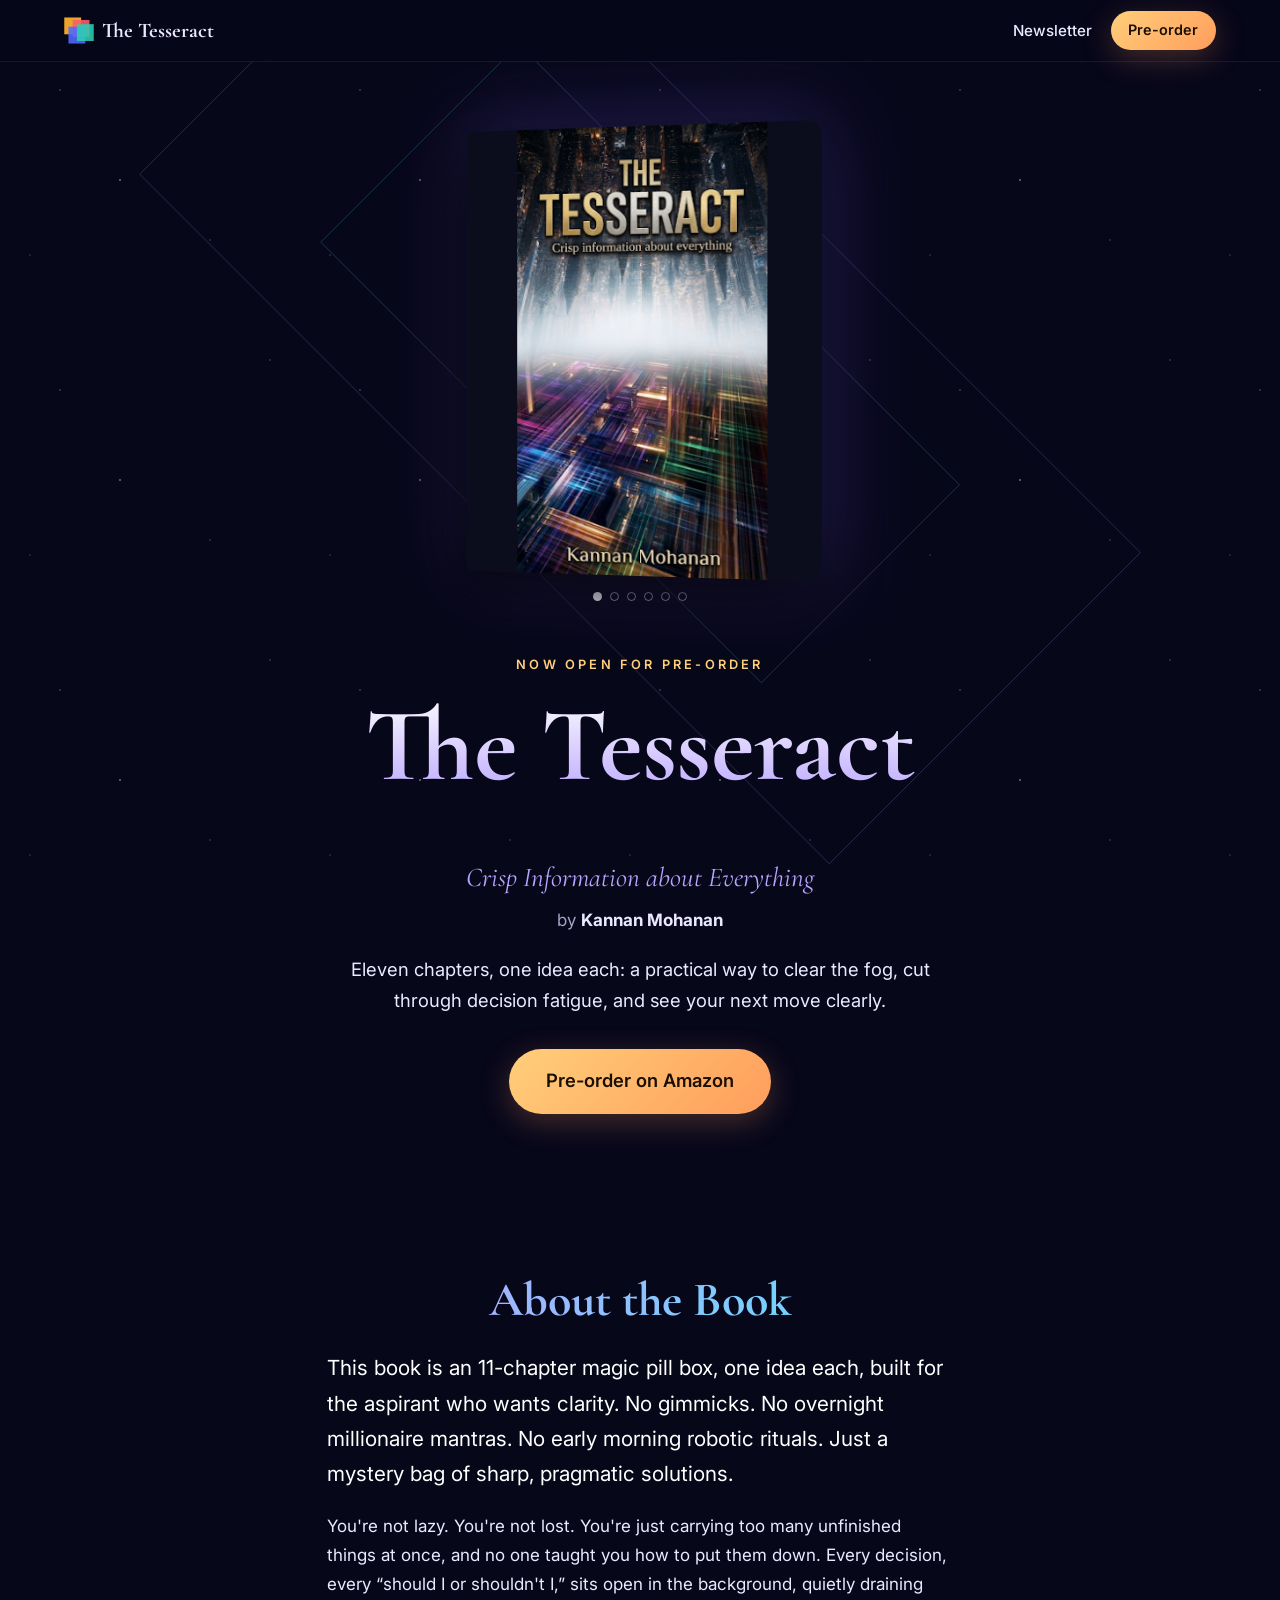
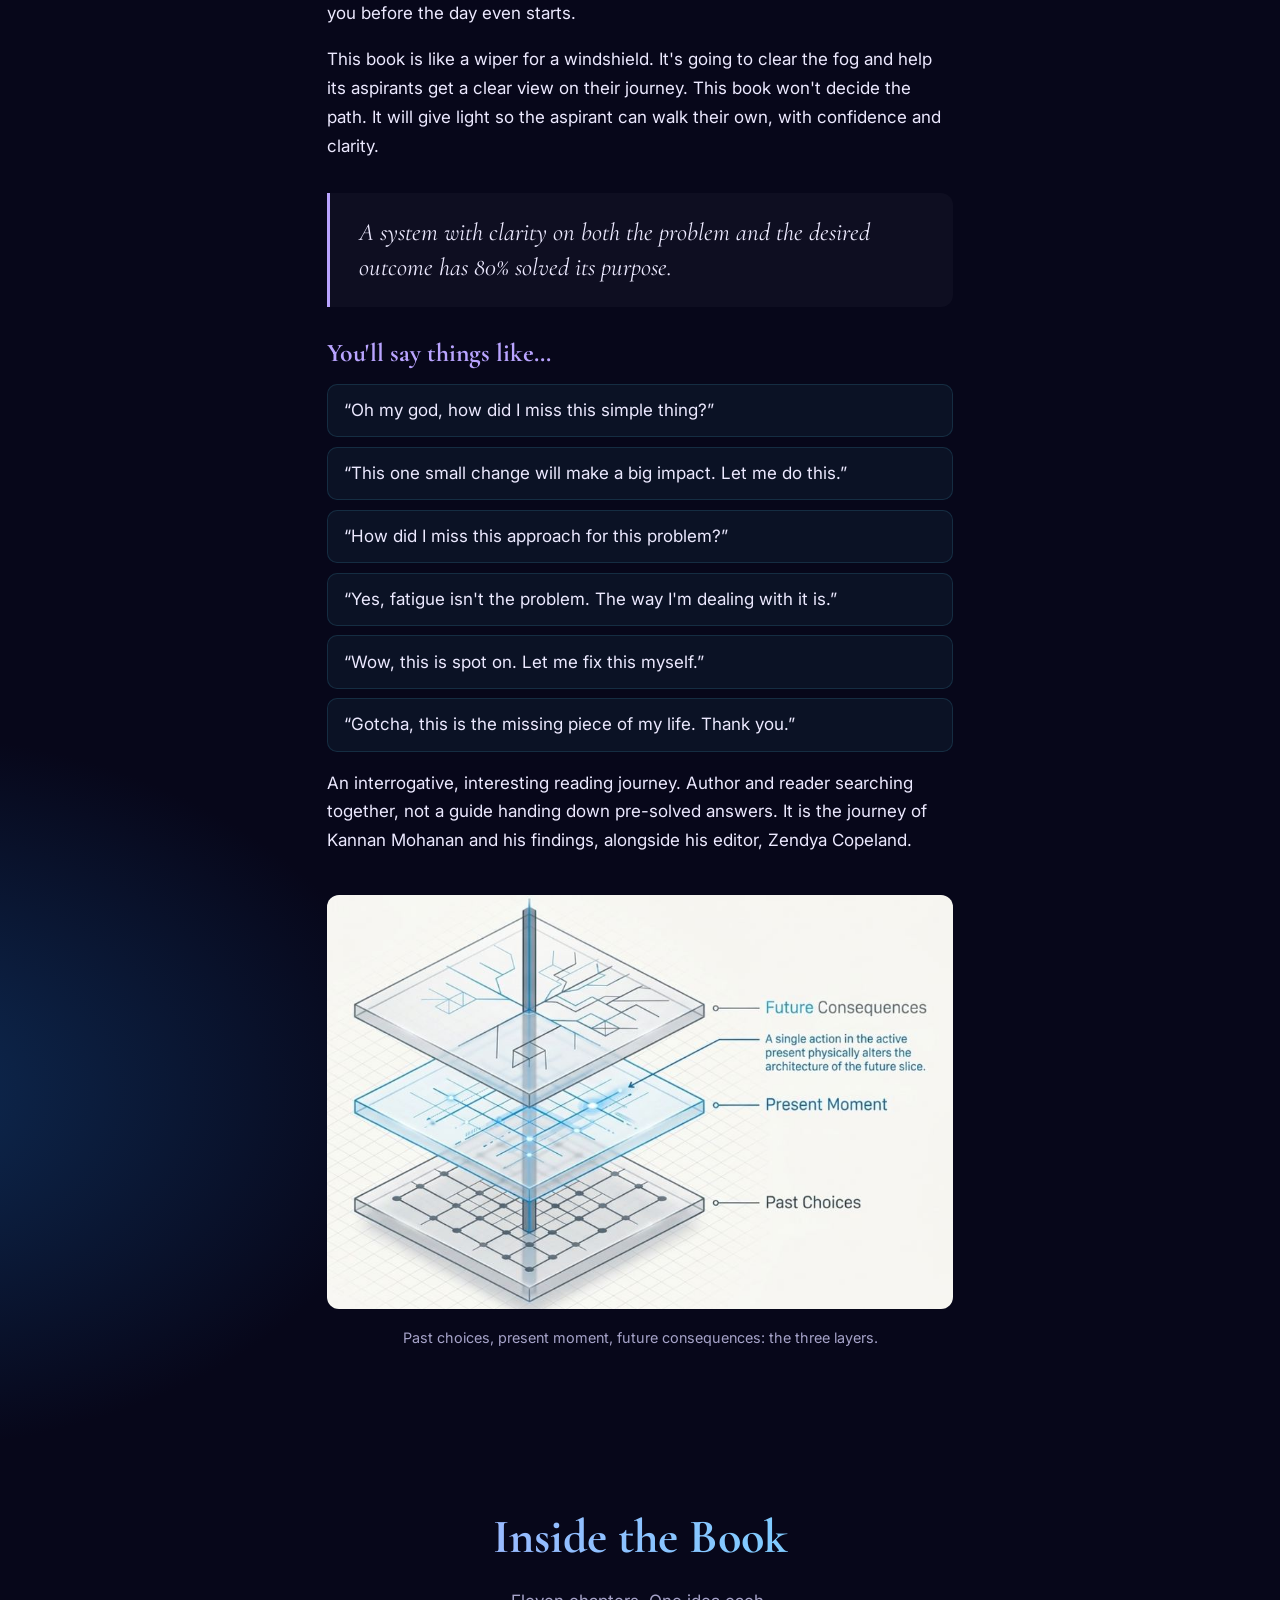
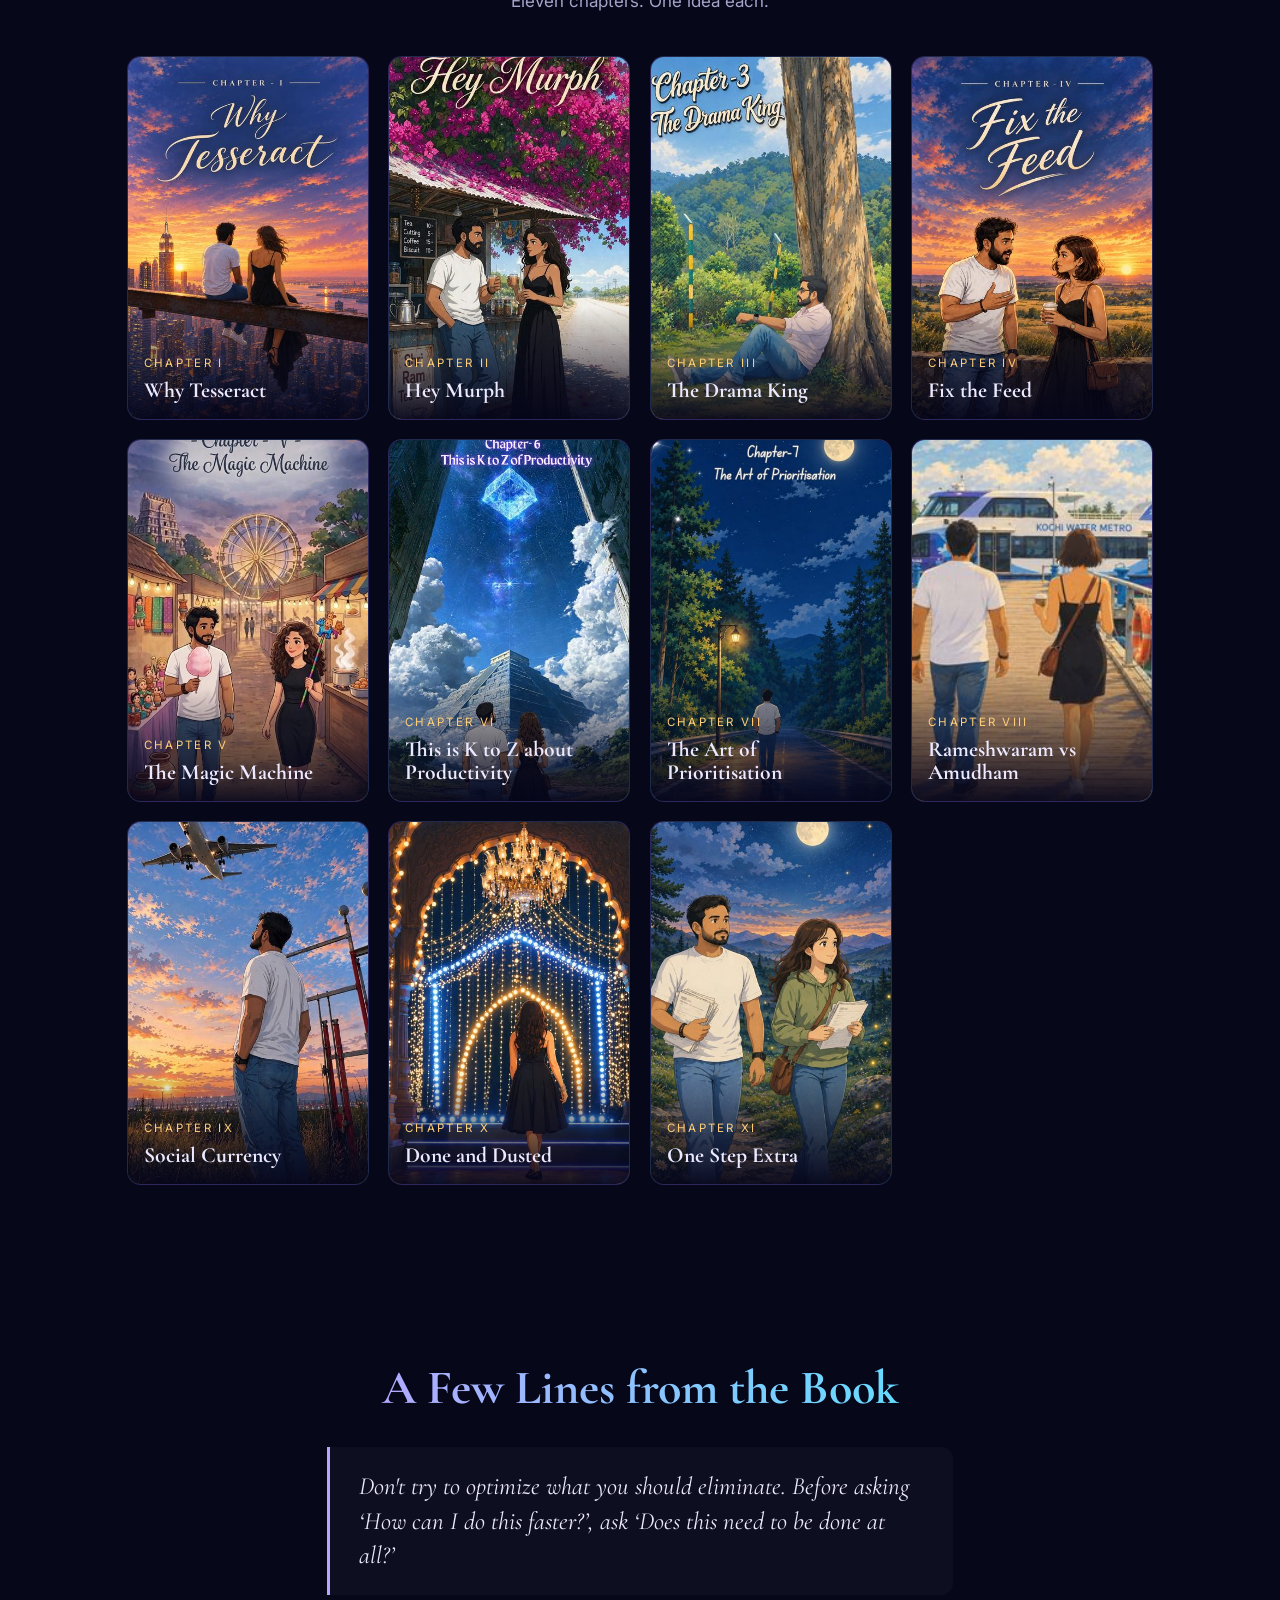
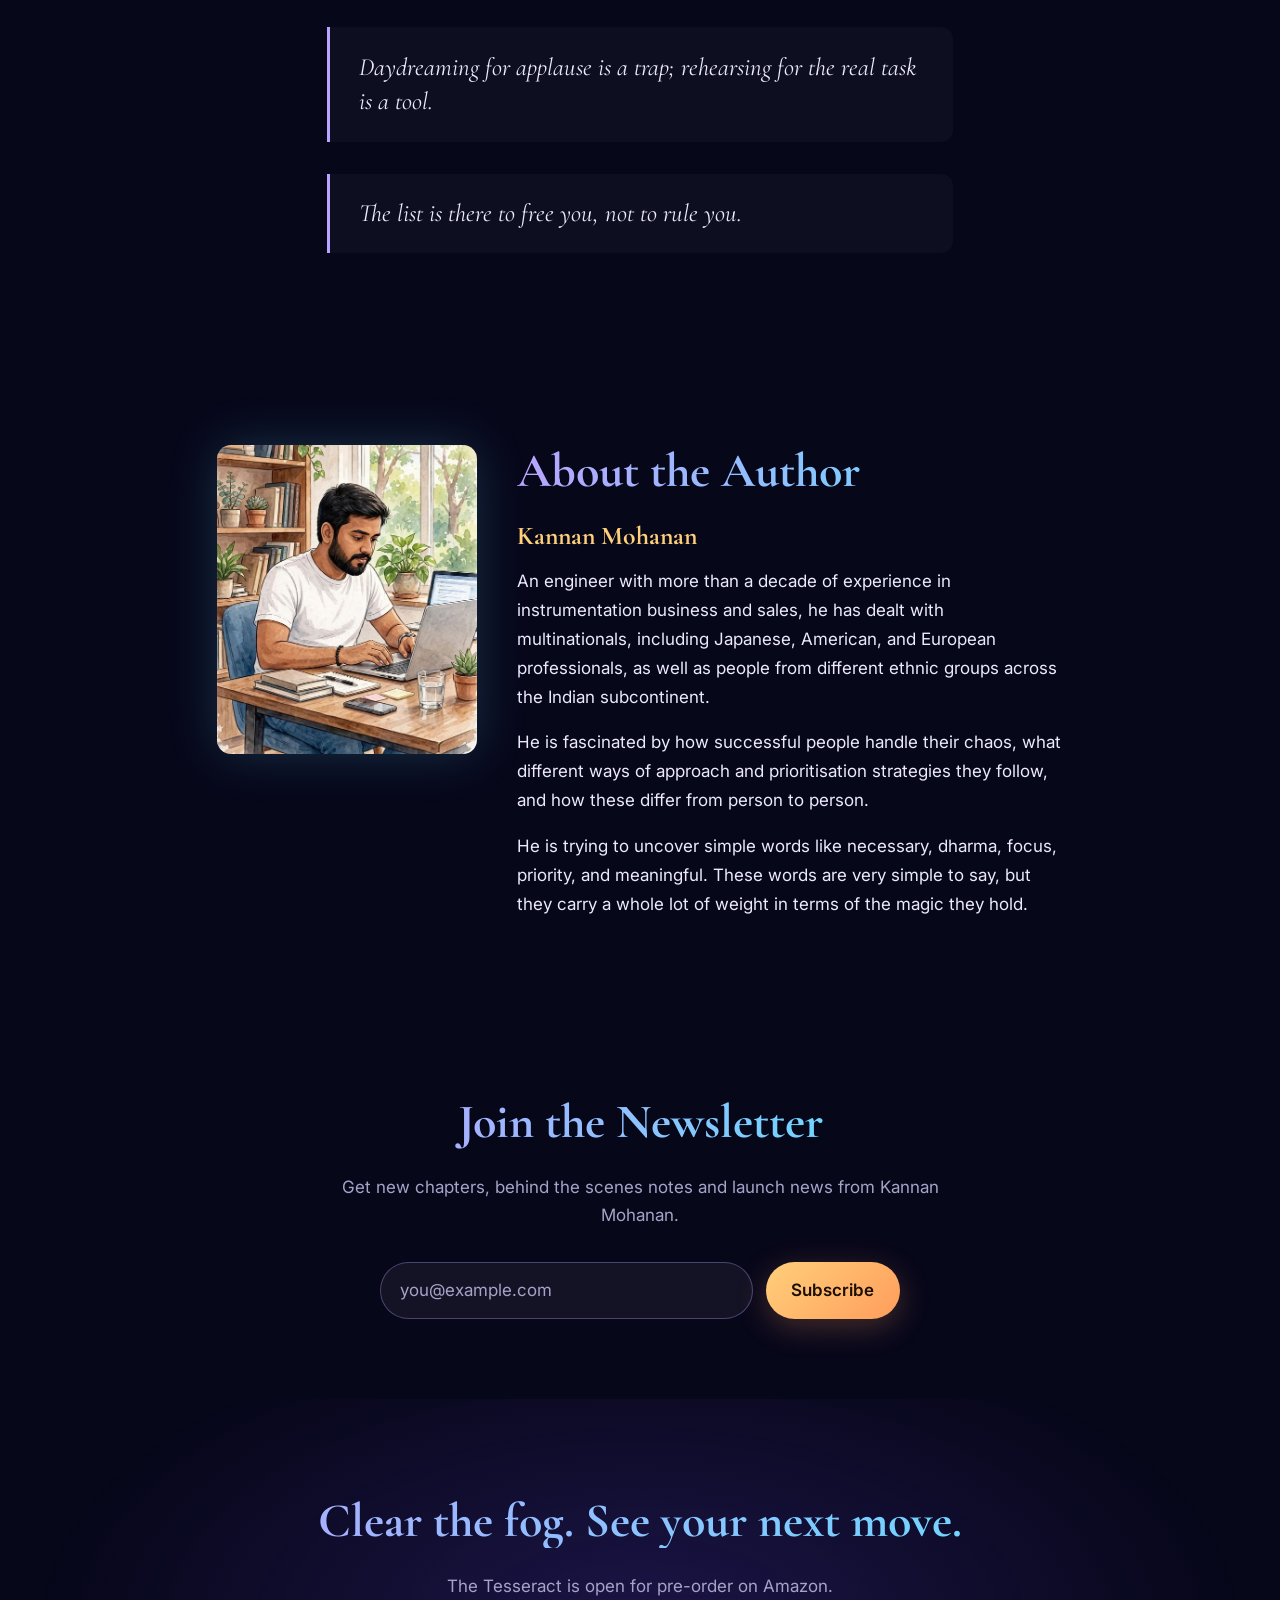
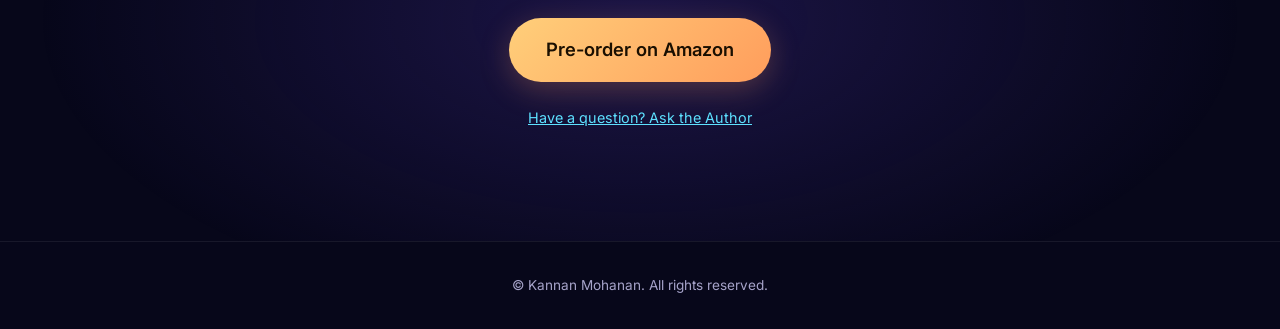
==== commit 0972a931: "Remove open tabs metaphor" ====
--- a/index.html
+++ b/index.html
@@ -18,7 +18,7 @@
 <div class="cover"><div class="cube" aria-hidden="true"></div><div class="slides" aria-roledescription="carousel" aria-label="Book cover and artwork"><img class="slide on" src="img/cover.jpg" alt="The Tesseract by Kannan Mohanan, book cover" width="288" height="512"><img class="slide" src="img/hero-mockup1.jpg" alt="The Tesseract book on a colourful tesseract background" width="753" height="900" loading="lazy"><img class="slide" src="img/hero-mockup2.jpg" alt="The Tesseract book mockup on a light background" width="757" height="900" loading="lazy"><img class="slide" src="img/hero-mockup3.jpg" alt="The Tesseract book mockup, front and spine" width="753" height="900" loading="lazy"><img class="slide" src="img/hero-mockup4.jpg" alt="The Tesseract book mockup with a soft reflection" width="753" height="900" loading="lazy"><img class="slide" src="img/hero-moonlit.jpg" alt="Kannan and Zendya walking a moonlit hill path with their papers, fireflies around them" width="648" height="900"></div><div class="dots" role="tablist" aria-label="Choose slide"><button class="dot on" aria-label="Show book cover" aria-selected="true"></button><button class="dot" aria-label="Show book mockup 1" aria-selected="false"></button><button class="dot" aria-label="Show book mockup 2" aria-selected="false"></button><button class="dot" aria-label="Show book mockup 3" aria-selected="false"></button><button class="dot" aria-label="Show book mockup 4" aria-selected="false"></button><button class="dot" aria-label="Show moonlit artwork" aria-selected="false"></button></div></div><script>(function(){var s=document.querySelectorAll(".slide"),d=document.querySelectorAll(".dot"),i=0,t,rm=window.matchMedia("(prefers-reduced-motion: reduce)");function go(n){s[i].classList.remove("on");d[i].classList.remove("on");d[i].setAttribute("aria-selected","false");i=n%s.length;s[i].classList.add("on");d[i].classList.add("on");d[i].setAttribute("aria-selected","true")}function start(){clearInterval(t);if(!rm.matches)t=setInterval(function(){go(i+1)},5000)}d.forEach(function(b,k){b.addEventListener("click",function(){go(k);start()})});document.addEventListener("visibilitychange",function(){document.hidden?clearInterval(t):start()});start()})();</script></section>
 <section id="about" class="wrap"><h2>About the Book</h2>
 <p class="big">This book is an 11-chapter magic pill box, one idea each, built for the aspirant who wants clarity. No gimmicks. No overnight millionaire mantras. No early morning robotic rituals. Just a mystery bag of sharp, pragmatic solutions.</p>
-<p>You're not lazy. You're not lost. You're just carrying too many open tabs in your head, and no one taught you how to close them. Every decision, every “should I or shouldn't I,” sits open in the background, quietly draining you before the day even starts.</p>
+<p>You're not lazy. You're not lost. You're just carrying too many unfinished things at once, and no one taught you how to put them down. Every decision, every “should I or shouldn't I,” sits open in the background, quietly draining you before the day even starts.</p>
 <p>This book is like a wiper for a windshield. It's going to clear the fog and help its aspirants get a clear view on their journey. This book won't decide the path. It will give light so the aspirant can walk their own, with confidence and clarity.</p>
 <blockquote>A system with clarity on both the problem and the desired outcome has 80% solved its purpose.</blockquote>
 <h3 class="sub">You'll say things like…</h3><ul class="says"><li>“Oh my god, how did I miss this simple thing?”</li><li>“This one small change will make a big impact. Let me do this.”</li><li>“How did I miss this approach for this problem?”</li><li>“Yes, fatigue isn't the problem. The way I'm dealing with it is.”</li><li>“Wow, this is spot on. Let me fix this myself.”</li><li>“Gotcha, this is the missing piece of my life. Thank you.”</li></ul>
@@ -40,4 +40,5 @@
 <label class="sr" for="nl-email">Email address</label><input id="nl-email" type="email" name="email" placeholder="you@example.com" autocomplete="email" required>
 <button class="btn" type="submit">Subscribe</button></form></section>
 <section class="cta"><h2>Clear the fog. See your next move.</h2><p>The Tesseract is open for pre-order on Amazon.</p><a class="btn lg" href="https://amzn.in/d/0exyftI4" target="_blank" rel="noopener noreferrer">Pre-order on Amazon</a><p class="small"><a href="https://forms.gle/DaVZQ3GnMAqQpEqy5" target="_blank" rel="noopener">Have a question? Ask the Author</a></p></section>
-</main><footer>© Kannan Mohanan. All rights reserved.</footer></body></html>+</main><footer>© Kannan Mohanan. All rights reserved.</footer><script data-goatcounter="https://kannan.goatcounter.com/count" async src="//gc.zgo.at/count.js"></script>
+</body></html>
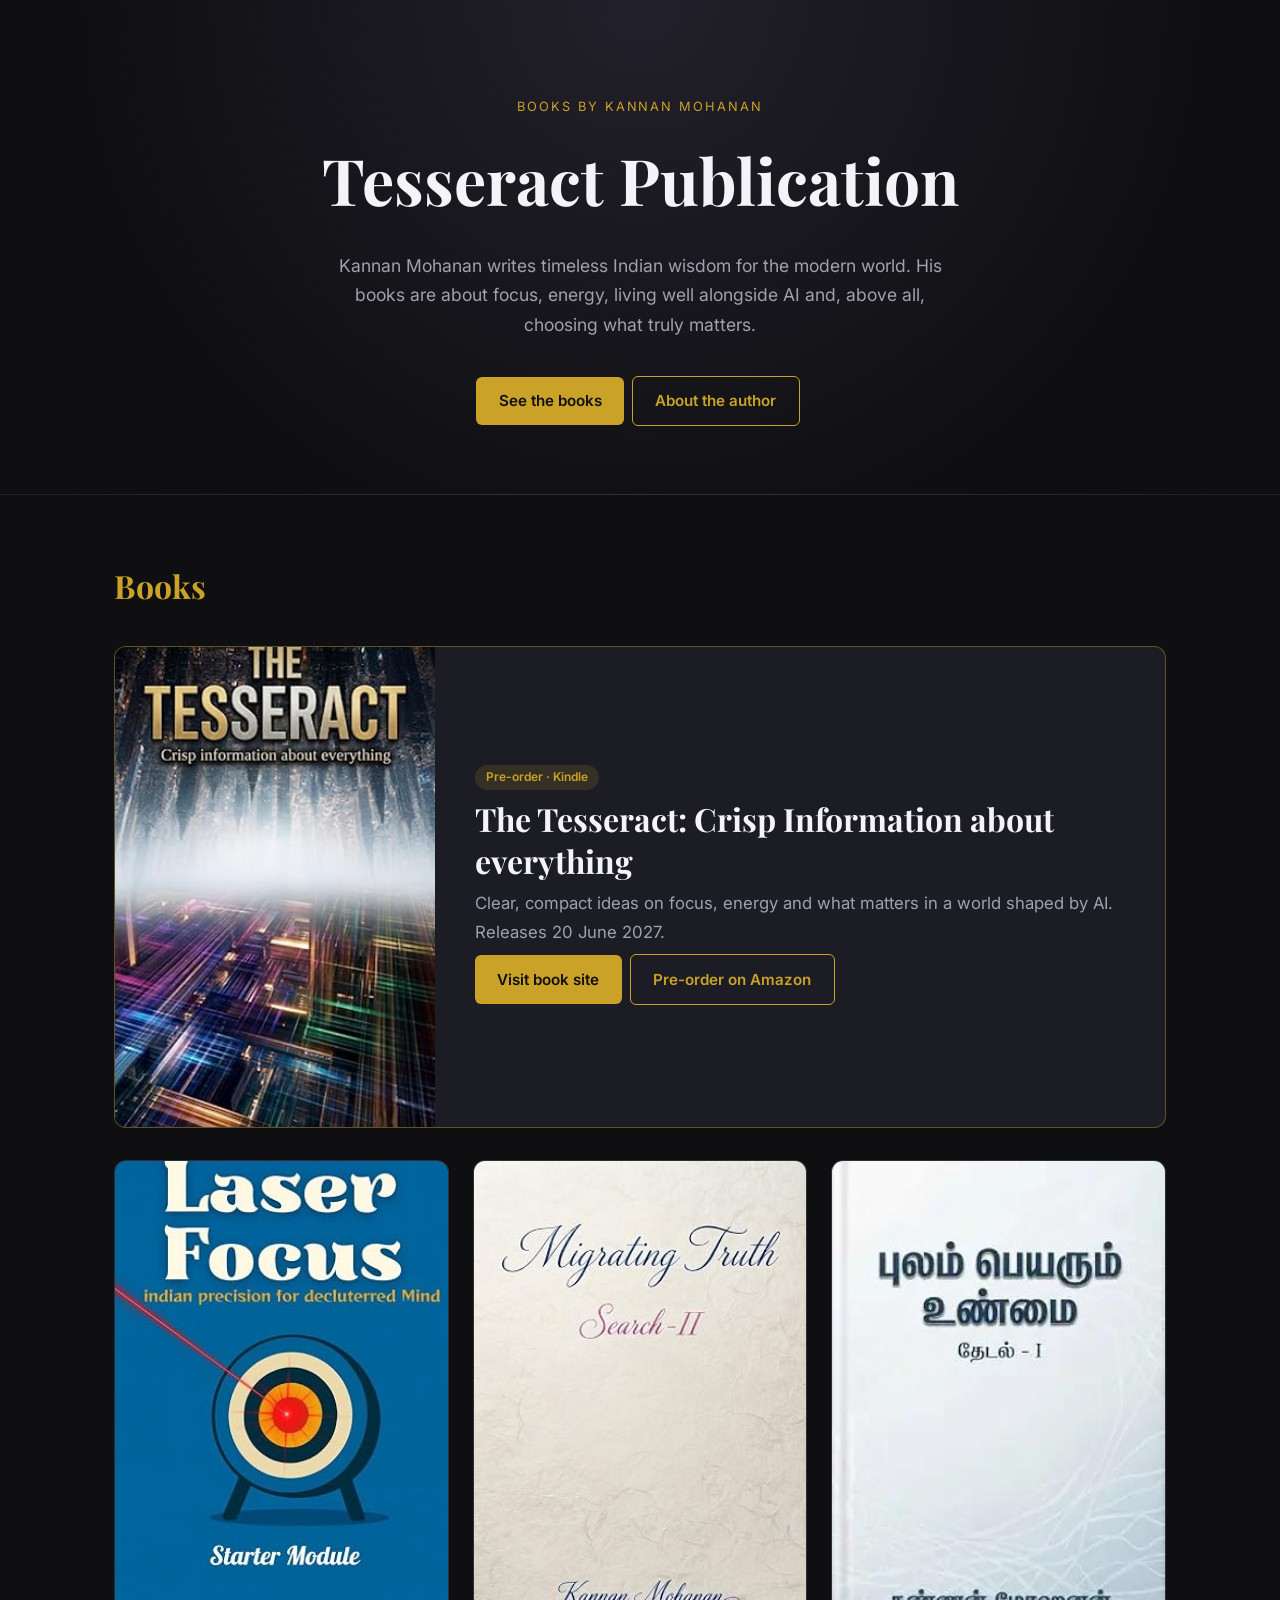
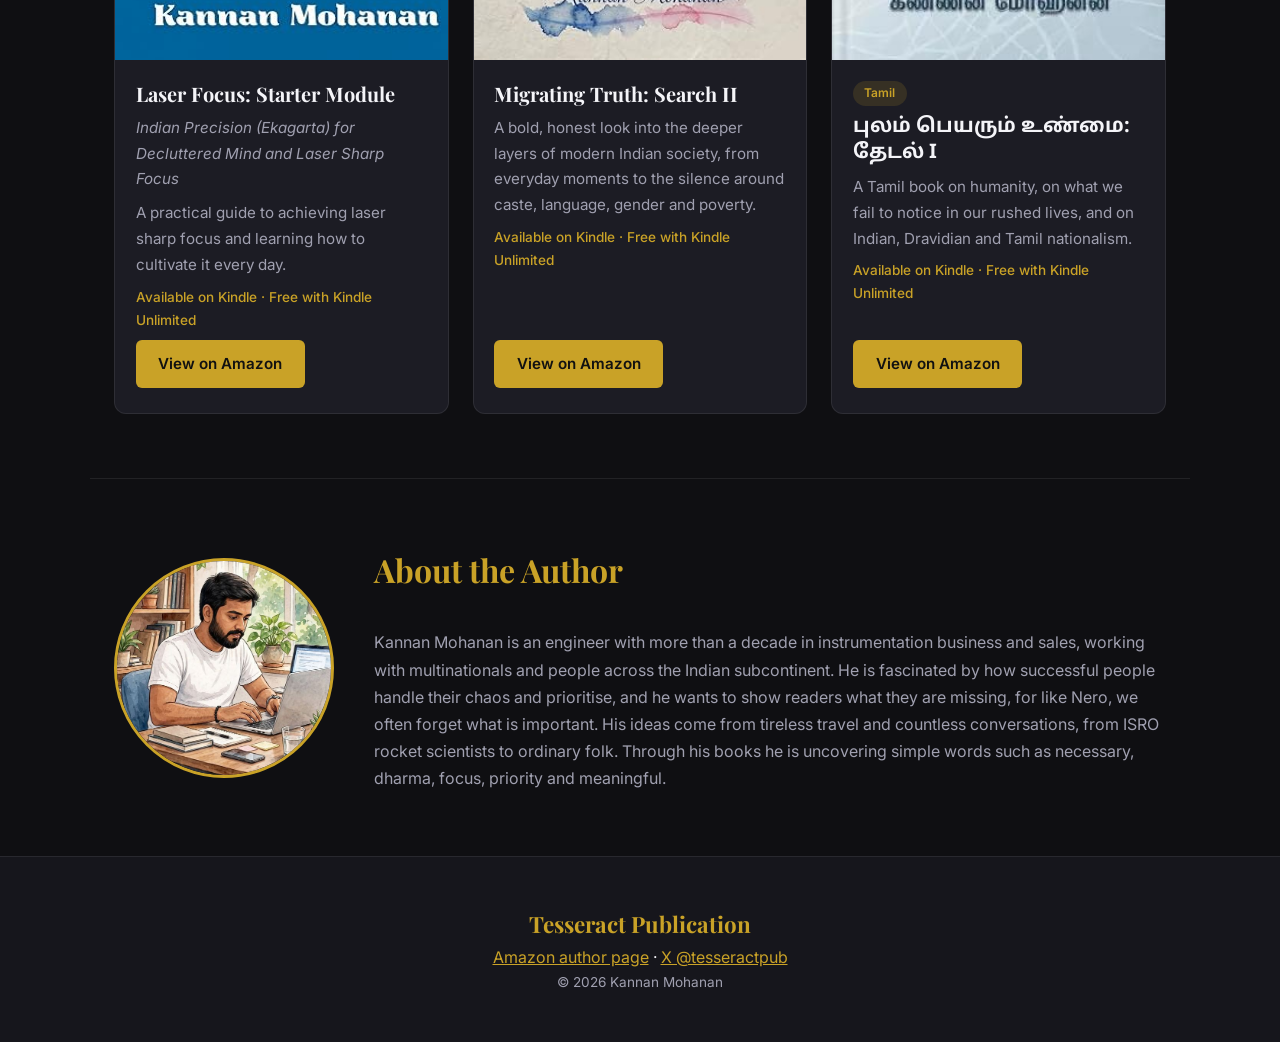
==== commit 16a73604: "Replace with Tesseract Publication author home page" ====
--- a/index.html
+++ b/index.html
@@ -1,44 +1,84 @@
-<!doctype html><html lang="en"><head><meta charset="utf-8"><meta name="viewport" content="width=device-width,initial-scale=1">
-<title>The Tesseract by Kannan Mohanan | Pre-order on Amazon</title>
-<meta name="description" content="The Tesseract: Crisp Information about Everything. An 11-chapter magic pill box by Kannan Mohanan. Pre-order now on Amazon.">
-<meta property="og:type" content="book"><meta property="og:title" content="The Tesseract: Crisp Information about Everything">
-<meta property="og:description" content="Eleven chapters, one idea each: a practical way to clear the fog, cut through decision fatigue, and see your next move clearly. Pre-order on Amazon.">
-<meta property="og:image" content="https://kannanmurphdesk-eng.github.io/the-tesseract/img/og.jpg"><meta property="og:url" content="https://kannanmurphdesk-eng.github.io/the-tesseract/"><meta name="twitter:card" content="summary_large_image">
-<link rel="icon" href="img/favicon.svg" type="image/svg+xml"><link rel="apple-touch-icon" href="img/apple-touch-icon.png">
-<link rel="preconnect" href="https://fonts.googleapis.com"><link rel="preconnect" href="https://fonts.gstatic.com" crossorigin>
-<link href="https://fonts.googleapis.com/css2?family=Cormorant+Garamond:ital,wght@0,500;0,700;1,500&family=Inter:wght@400;500;600&display=swap" rel="stylesheet">
-<link rel="stylesheet" href="style.css"></head><body>
-<div class="stars" aria-hidden="true"></div>
-<header class="nav"><a class="brand" href="#top"><img src="img/logo.svg" alt="" width="30" height="27">The Tesseract</a><nav class="nav-links"><a class="nav-link" href="#newsletter">Newsletter</a><a class="btn sm" href="https://amzn.in/d/0exyftI4" target="_blank" rel="noopener noreferrer">Pre-order</a></nav></header>
-<main id="top">
-<section class="hero"><div class="hero-text">
-<p class="eyebrow">Now open for pre-order</p><h1>The Tesseract</h1><p class="tag"><em>Crisp Information about Everything</em></p><p class="by">by <strong>Kannan Mohanan</strong></p>
-<p class="lede">Eleven chapters, one idea each: a practical way to clear the fog, cut through decision fatigue, and see your next move clearly.</p>
-<a class="btn lg" href="https://amzn.in/d/0exyftI4" target="_blank" rel="noopener noreferrer">Pre-order on Amazon</a></div>
-<div class="cover"><div class="cube" aria-hidden="true"></div><div class="slides" aria-roledescription="carousel" aria-label="Book cover and artwork"><img class="slide on" src="img/cover.jpg" alt="The Tesseract by Kannan Mohanan, book cover" width="288" height="512"><img class="slide" src="img/hero-mockup1.jpg" alt="The Tesseract book on a colourful tesseract background" width="753" height="900" loading="lazy"><img class="slide" src="img/hero-mockup2.jpg" alt="The Tesseract book mockup on a light background" width="757" height="900" loading="lazy"><img class="slide" src="img/hero-mockup3.jpg" alt="The Tesseract book mockup, front and spine" width="753" height="900" loading="lazy"><img class="slide" src="img/hero-mockup4.jpg" alt="The Tesseract book mockup with a soft reflection" width="753" height="900" loading="lazy"><img class="slide" src="img/hero-moonlit.jpg" alt="Kannan and Zendya walking a moonlit hill path with their papers, fireflies around them" width="648" height="900"></div><div class="dots" role="tablist" aria-label="Choose slide"><button class="dot on" aria-label="Show book cover" aria-selected="true"></button><button class="dot" aria-label="Show book mockup 1" aria-selected="false"></button><button class="dot" aria-label="Show book mockup 2" aria-selected="false"></button><button class="dot" aria-label="Show book mockup 3" aria-selected="false"></button><button class="dot" aria-label="Show book mockup 4" aria-selected="false"></button><button class="dot" aria-label="Show moonlit artwork" aria-selected="false"></button></div></div><script>(function(){var s=document.querySelectorAll(".slide"),d=document.querySelectorAll(".dot"),i=0,t,rm=window.matchMedia("(prefers-reduced-motion: reduce)");function go(n){s[i].classList.remove("on");d[i].classList.remove("on");d[i].setAttribute("aria-selected","false");i=n%s.length;s[i].classList.add("on");d[i].classList.add("on");d[i].setAttribute("aria-selected","true")}function start(){clearInterval(t);if(!rm.matches)t=setInterval(function(){go(i+1)},5000)}d.forEach(function(b,k){b.addEventListener("click",function(){go(k);start()})});document.addEventListener("visibilitychange",function(){document.hidden?clearInterval(t):start()});start()})();</script></section>
-<section id="about" class="wrap"><h2>About the Book</h2>
-<p class="big">This book is an 11-chapter magic pill box, one idea each, built for the aspirant who wants clarity. No gimmicks. No overnight millionaire mantras. No early morning robotic rituals. Just a mystery bag of sharp, pragmatic solutions.</p>
-<p>You're not lazy. You're not lost. You're just carrying too many unfinished things at once, and no one taught you how to put them down. Every decision, every “should I or shouldn't I,” sits open in the background, quietly draining you before the day even starts.</p>
-<p>This book is like a wiper for a windshield. It's going to clear the fog and help its aspirants get a clear view on their journey. This book won't decide the path. It will give light so the aspirant can walk their own, with confidence and clarity.</p>
-<blockquote>A system with clarity on both the problem and the desired outcome has 80% solved its purpose.</blockquote>
-<h3 class="sub">You'll say things like…</h3><ul class="says"><li>“Oh my god, how did I miss this simple thing?”</li><li>“This one small change will make a big impact. Let me do this.”</li><li>“How did I miss this approach for this problem?”</li><li>“Yes, fatigue isn't the problem. The way I'm dealing with it is.”</li><li>“Wow, this is spot on. Let me fix this myself.”</li><li>“Gotcha, this is the missing piece of my life. Thank you.”</li></ul>
-<p>An interrogative, interesting reading journey. Author and reader searching together, not a guide handing down pre-solved answers. It is the journey of Kannan Mohanan and his findings, alongside his editor, Zendya Copeland.</p>
-<figure class="layers"><img src="img/layers.jpg" alt="Past choices, present moment, future consequences: the three layers" loading="lazy"><figcaption>Past choices, present moment, future consequences: the three layers.</figcaption></figure></section>
-<section id="chapters" class="wrap wide"><h2>Inside the Book</h2><p class="center muted">Eleven chapters. One idea each.</p><ol class="chapters"><li class="ch"><img src="img/ch1.jpg" alt="Chapter I: Why Tesseract" loading="lazy"><div class="cap"><span>Chapter I</span><h3>Why Tesseract</h3></div></li><li class="ch"><img src="img/ch2.jpg" alt="Chapter II: Hey Murph" loading="lazy"><div class="cap"><span>Chapter II</span><h3>Hey Murph</h3></div></li><li class="ch"><img src="img/ch3.jpg" alt="Chapter III: The Drama King" loading="lazy"><div class="cap"><span>Chapter III</span><h3>The Drama King</h3></div></li><li class="ch"><img src="img/ch4.jpg" alt="Chapter IV: Fix the Feed" loading="lazy"><div class="cap"><span>Chapter IV</span><h3>Fix the Feed</h3></div></li><li class="ch"><img src="img/ch5.jpg" alt="Chapter V: The Magic Machine" loading="lazy"><div class="cap"><span>Chapter V</span><h3>The Magic Machine</h3></div></li><li class="ch"><img src="img/ch6.jpg" alt="Chapter VI: This is K to Z about Productivity" loading="lazy"><div class="cap"><span>Chapter VI</span><h3>This is K to Z about Productivity</h3></div></li><li class="ch"><img src="img/ch07-prioritisation.jpg" alt="Chapter VII: The Art of Prioritisation" loading="lazy"><div class="cap"><span>Chapter VII</span><h3>The Art of Prioritisation</h3></div></li><li class="ch"><img src="img/ch08-rameshwaram.jpg" alt="Chapter VIII: Rameshwaram vs Amudham" loading="lazy"><div class="cap"><span>Chapter VIII</span><h3>Rameshwaram vs Amudham</h3></div></li><li class="ch"><img src="img/ch7.jpg" alt="Chapter IX: Social Currency" loading="lazy"><div class="cap"><span>Chapter IX</span><h3>Social Currency</h3></div></li><li class="ch"><img src="img/ch8.jpg" alt="Chapter X: Done and Dusted" loading="lazy"><div class="cap"><span>Chapter X</span><h3>Done and Dusted</h3></div></li><li class="ch"><img src="img/ch11-moonlit-path.jpg" alt="Chapter XI: One Step Extra" loading="lazy"><div class="cap"><span>Chapter XI</span><h3>One Step Extra</h3></div></li></ol></section>
-<section class="quotes wrap"><h2>A Few Lines from the Book</h2>
-<blockquote>Don't try to optimize what you should eliminate. Before asking ‘How can I do this faster?’, ask ‘Does this need to be done at all?’</blockquote>
-<blockquote>Daydreaming for applause is a trap; rehearsing for the real task is a tool.</blockquote>
-<blockquote>The list is there to free you, not to rule you.</blockquote></section>
-<section id="author" class="wrap author"><img src="img/author.jpg" alt="Kannan Mohanan, author" loading="lazy" width="560"><div><h2>About the Author</h2><h3>Kannan Mohanan</h3>
-<p>An engineer with more than a decade of experience in instrumentation business and sales, he has dealt with multinationals, including Japanese, American, and European professionals, as well as people from different ethnic groups across the Indian subcontinent.</p>
-<p>He is fascinated by how successful people handle their chaos, what different ways of approach and prioritisation strategies they follow, and how these differ from person to person.</p>
-<p>He is trying to uncover simple words like necessary, dharma, focus, priority, and meaningful. These words are very simple to say, but they carry a whole lot of weight in terms of the magic they hold.</p></div></section>
-<section id="newsletter" class="wrap newsletter"><h2>Join the Newsletter</h2><p class="center muted">Get new chapters, behind the scenes notes and launch news from Kannan Mohanan.</p>
-<form class="nl-form" action="https://formsubmit.co/kannanmurphdesk@gmail.com" method="POST">
-<input type="hidden" name="_subject" value="New newsletter subscriber: The Tesseract"><input type="hidden" name="_template" value="table"><input type="hidden" name="_captcha" value="false"><input type="hidden" name="_next" value="https://kannanmurphdesk-eng.github.io/the-tesseract/thanks.html">
-<input type="text" name="_honey" class="hp" tabindex="-1" autocomplete="off" aria-hidden="true">
-<label class="sr" for="nl-email">Email address</label><input id="nl-email" type="email" name="email" placeholder="you@example.com" autocomplete="email" required>
-<button class="btn" type="submit">Subscribe</button></form></section>
-<section class="cta"><h2>Clear the fog. See your next move.</h2><p>The Tesseract is open for pre-order on Amazon.</p><a class="btn lg" href="https://amzn.in/d/0exyftI4" target="_blank" rel="noopener noreferrer">Pre-order on Amazon</a><p class="small"><a href="https://forms.gle/DaVZQ3GnMAqQpEqy5" target="_blank" rel="noopener">Have a question? Ask the Author</a></p></section>
-</main><footer>© Kannan Mohanan. All rights reserved.</footer><script data-goatcounter="https://kannan.goatcounter.com/count" async src="//gc.zgo.at/count.js"></script>
-</body></html>+<!DOCTYPE html>
+<html lang="en-IN">
+<head>
+<meta charset="UTF-8">
+<meta name="viewport" content="width=device-width, initial-scale=1.0">
+<title>Tesseract Publication | Books by Kannan Mohanan</title>
+<meta name="description" content="Tesseract Publication: books by Kannan Mohanan, timeless Indian wisdom for the modern world.">
+<link rel="preconnect" href="https://fonts.googleapis.com">
+<link rel="preconnect" href="https://fonts.gstatic.com" crossorigin>
+<link href="https://fonts.googleapis.com/css2?family=Inter:wght@300;400;500;600;700&family=Playfair+Display:wght@600;700&family=Noto+Sans+Tamil:wght@500;700&display=swap" rel="stylesheet">
+<link rel="stylesheet" href="styles.css">
+</head>
+<body>
+<header class="hero">
+  <p class="eyebrow">Books by Kannan Mohanan</p>
+  <h1>Tesseract Publication</h1>
+  <p class="intro">Kannan Mohanan writes timeless Indian wisdom for the modern world. His books are about focus, energy, living well alongside AI and, above all, choosing what truly matters.</p>
+  <nav><a class="btn btn-primary" href="#books">See the books</a> <a class="btn btn-ghost" href="#author">About the author</a></nav>
+</header>
+
+<main>
+<section id="books" class="section">
+  <h2>Books</h2>
+  <article class="card featured">
+    <img src="img/tesseract.jpg" alt="Cover of The Tesseract by Kannan Mohanan">
+    <div class="card-body">
+      <span class="tag">Pre-order · Kindle</span>
+      <h3>The Tesseract: Crisp Information about everything</h3>
+      <p>Clear, compact ideas on focus, energy and what matters in a world shaped by AI. Releases 20 June 2027.</p>
+      <div class="actions">
+        <a class="btn btn-primary" href="https://the-tesseract.pages.dev">Visit book site</a>
+        <a class="btn btn-ghost" href="https://www.amazon.in/dp/B0HHSVG2T3">Pre-order on Amazon</a>
+      </div>
+    </div>
+  </article>
+  <div class="grid">
+    <article class="card">
+      <img src="img/laser-focus.jpg" alt="Cover of Laser Focus: Starter Module">
+      <div class="card-body">
+        <h3>Laser Focus: Starter Module</h3>
+        <p class="sub">Indian Precision (Ekagarta) for Decluttered Mind and Laser Sharp Focus</p>
+        <p>A practical guide to achieving laser sharp focus and learning how to cultivate it every day.</p>
+        <p class="avail">Available on Kindle · Free with Kindle Unlimited</p>
+        <a class="btn btn-primary" href="https://www.amazon.in/dp/B0FMS6K25X">View on Amazon</a>
+      </div>
+    </article>
+    <article class="card">
+      <img src="img/migrating-truth.jpg" alt="Cover of Migrating Truth: Search II">
+      <div class="card-body">
+        <h3>Migrating Truth: Search II</h3>
+        <p>A bold, honest look into the deeper layers of modern Indian society, from everyday moments to the silence around caste, language, gender and poverty.</p>
+        <p class="avail">Available on Kindle · Free with Kindle Unlimited</p>
+        <a class="btn btn-primary" href="https://www.amazon.in/dp/B0F8BRZHW4">View on Amazon</a>
+      </div>
+    </article>
+    <article class="card">
+      <img src="img/pulam-peyarum-unmai.jpg" alt="Cover of Pulam Peyarum Unmai: Thedal I (Tamil)">
+      <div class="card-body">
+        <span class="tag">Tamil</span>
+        <h3 lang="ta" class="tamil">புலம் பெயரும் உண்மை: தேடல் I</h3>
+        <p>A Tamil book on humanity, on what we fail to notice in our rushed lives, and on Indian, Dravidian and Tamil nationalism.</p>
+        <p class="avail">Available on Kindle · Free with Kindle Unlimited</p>
+        <a class="btn btn-primary" href="https://www.amazon.in/dp/B0F74D4DY5">View on Amazon</a>
+      </div>
+    </article>
+  </div>
+</section>
+
+<section id="author" class="section author">
+  <img src="img/author.jpg" alt="Kannan Mohanan">
+  <div>
+    <h2>About the Author</h2>
+    <p>Kannan Mohanan is an engineer with more than a decade in instrumentation business and sales, working with multinationals and people across the Indian subcontinent. He is fascinated by how successful people handle their chaos and prioritise, and he wants to show readers what they are missing, for like Nero, we often forget what is important. His ideas come from tireless travel and countless conversations, from ISRO rocket scientists to ordinary folk. Through his books he is uncovering simple words such as necessary, dharma, focus, priority and meaningful.</p>
+  </div>
+</section>
+</main>
+
+<footer>
+  <p class="logo">Tesseract Publication</p>
+  <p><a href="https://www.amazon.in/stores/author/B0F8JYP4M8">Amazon author page</a> · <a href="https://x.com/tesseractpub">X @tesseractpub</a></p>
+  <p class="muted">© 2026 Kannan Mohanan</p>
+</footer>
+</body>
+</html>
--- a/styles.css
+++ b/styles.css
@@ -0,0 +1,38 @@
+:root{--bg:#0f0f12;--bg-alt:#16161c;--bg-card:#1c1c24;--text:#f4f4f8;--text-muted:#a0a0b0;--accent:#c9a227;--accent-hover:#e0b84a;--border:rgba(255,255,255,.08)}
+*{margin:0;padding:0;box-sizing:border-box}
+html{scroll-behavior:smooth}
+body{font-family:'Inter',system-ui,sans-serif;background:var(--bg);color:var(--text);line-height:1.7}
+h1,h2,h3,.logo{font-family:'Playfair Display',serif}
+a{color:var(--accent)}
+.btn{display:inline-block;padding:.7rem 1.4rem;border-radius:6px;font-weight:600;text-decoration:none;transition:all .2s;font-size:.95rem;margin:.25rem .25rem .25rem 0}
+.btn-primary{background:var(--accent);color:#111}.btn-primary:hover{background:var(--accent-hover)}
+.btn-ghost{border:1px solid var(--accent);color:var(--accent)}.btn-ghost:hover{background:rgba(201,162,39,.1)}
+.hero{text-align:center;padding:6rem 1.5rem 4rem;background:radial-gradient(circle at top,#22202a,var(--bg) 70%);border-bottom:1px solid var(--border)}
+.eyebrow{color:var(--accent);letter-spacing:.15em;text-transform:uppercase;font-size:.8rem}
+.hero h1{font-size:clamp(2.4rem,6vw,4rem);margin:.5rem 0 1rem}
+.intro{max-width:640px;margin:0 auto 2rem;color:var(--text-muted);font-size:1.1rem}
+.section{max-width:1100px;margin:0 auto;padding:4rem 1.5rem}
+.section h2{font-size:2rem;margin-bottom:2rem;color:var(--accent)}
+.card{background:var(--bg-card);border:1px solid var(--border);border-radius:12px;overflow:hidden;display:flex;flex-direction:column}
+.card img{width:100%;aspect-ratio:2/3;object-fit:cover;background:#000}
+.card-body{padding:1.3rem;display:flex;flex-direction:column;gap:.5rem;flex:1}
+.card-body .btn{align-self:flex-start;margin-top:auto}
+.card h3{font-size:1.25rem;line-height:1.3}
+.card p{color:var(--text-muted);font-size:.95rem}
+.sub{font-style:italic}
+.avail{color:var(--accent)!important;font-size:.85rem!important;font-weight:500}
+.tag{align-self:flex-start;background:rgba(201,162,39,.15);color:var(--accent);border-radius:999px;padding:.15rem .7rem;font-size:.75rem;font-weight:600}
+.tamil{font-family:'Noto Sans Tamil','Inter',sans-serif}
+.featured{flex-direction:row;margin-bottom:2rem;border-color:rgba(201,162,39,.4)}
+.featured img{width:320px;flex-shrink:0}
+.featured .card-body{padding:2.5rem;justify-content:center}
+.featured h3{font-size:2rem}.featured p{font-size:1.05rem}
+.featured .actions .btn{margin-top:0}
+.grid{display:grid;grid-template-columns:repeat(auto-fit,minmax(260px,1fr));gap:1.5rem}
+.author{display:flex;gap:2.5rem;align-items:center;border-top:1px solid var(--border)}
+.author img{width:220px;height:220px;border-radius:50%;object-fit:cover;border:3px solid var(--accent);flex-shrink:0}
+.author p{color:var(--text-muted)}
+footer{text-align:center;padding:3rem 1.5rem;background:var(--bg-alt);border-top:1px solid var(--border)}
+footer .logo{color:var(--accent);font-size:1.4rem;font-weight:700}
+.muted{color:var(--text-muted);font-size:.85rem}
+@media(max-width:720px){.featured,.author{flex-direction:column;text-align:center}.featured img{width:100%}.featured .card-body{padding:1.5rem}.author img{width:160px;height:160px}}
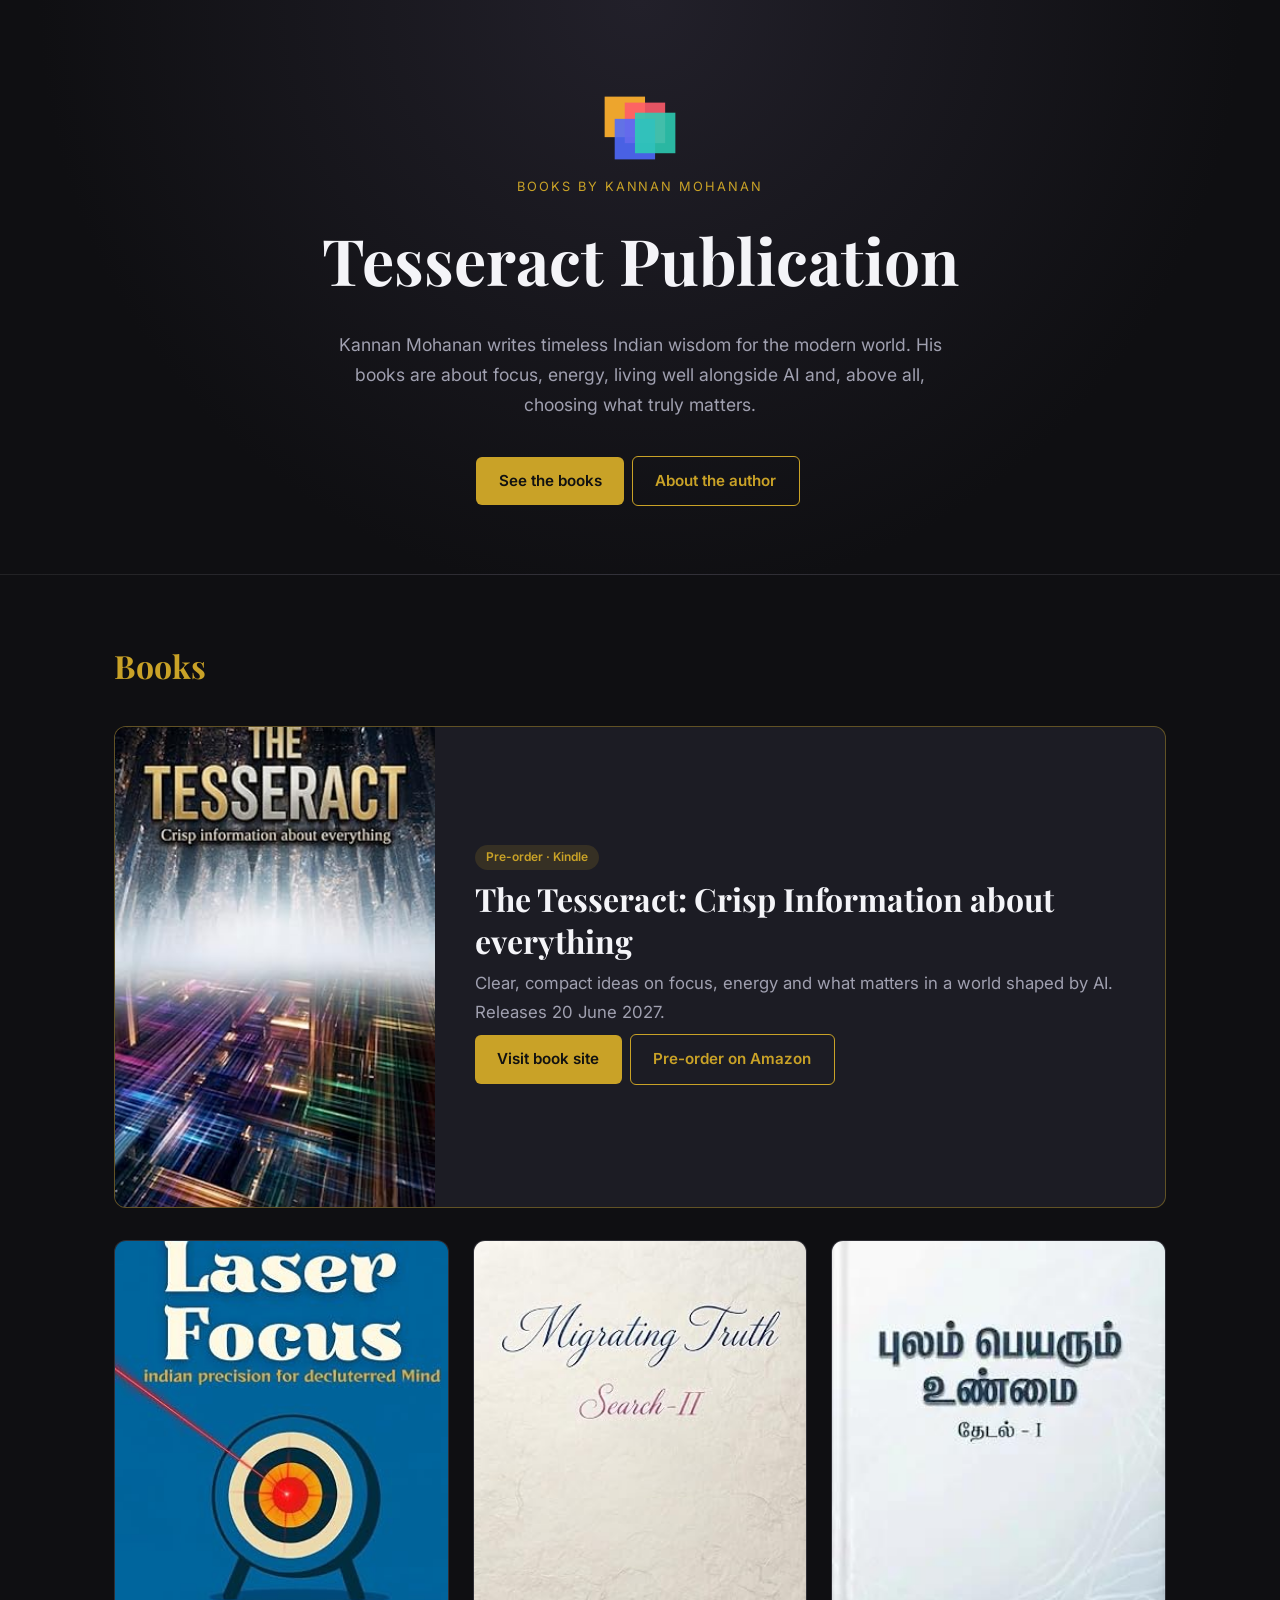
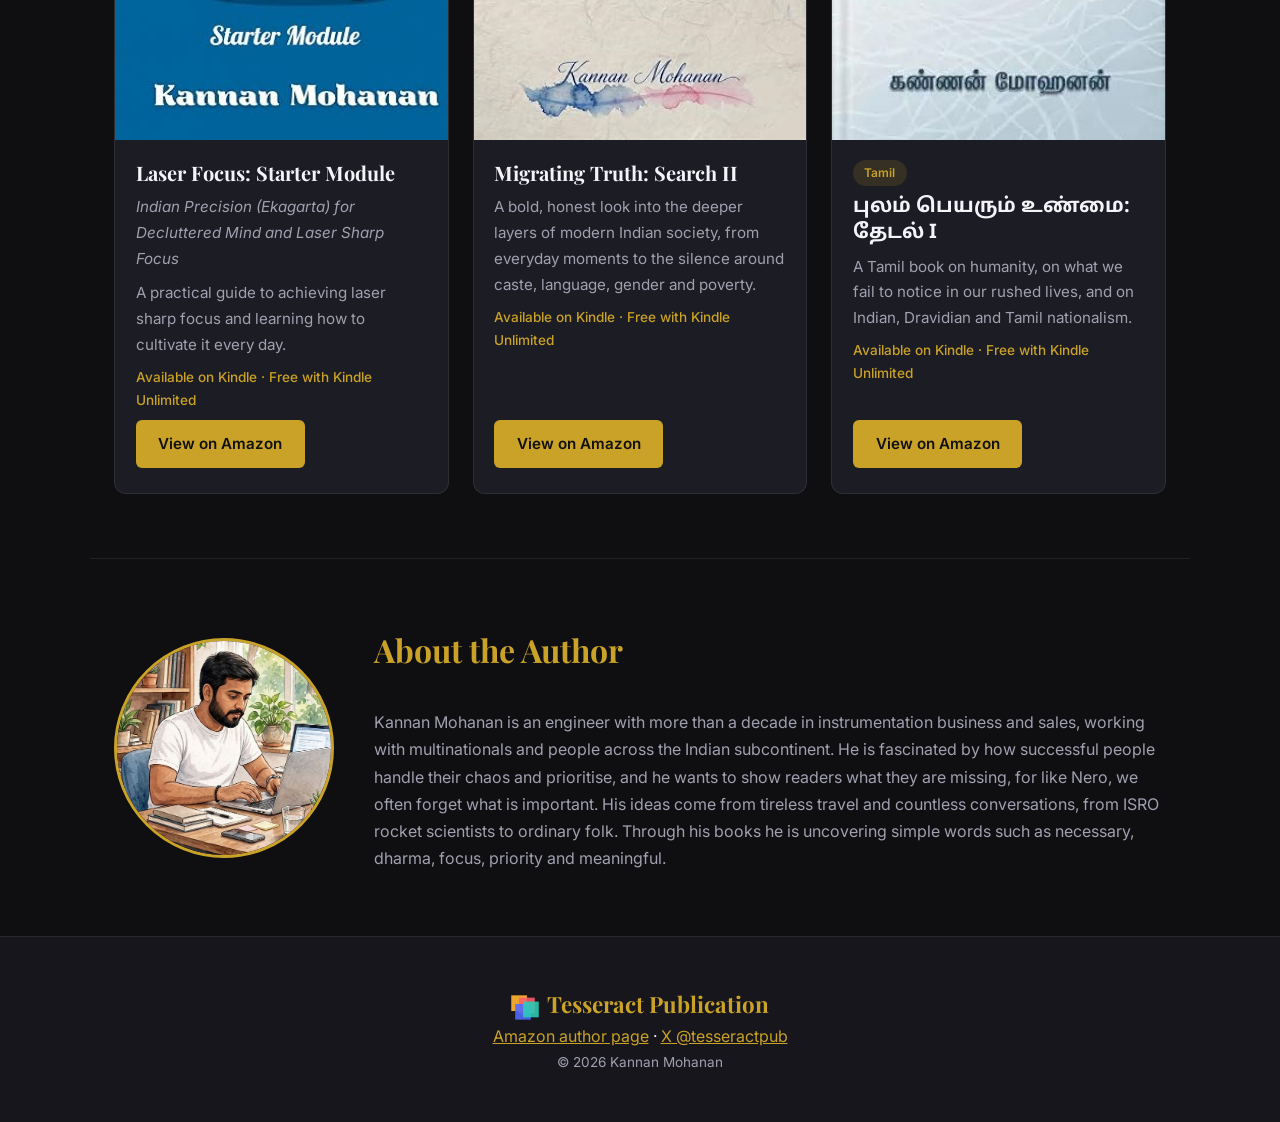
==== commit 36d5df96: "Add Tesseract logo, favicon and touch icon" ====
--- a/index.html
+++ b/index.html
@@ -8,10 +8,13 @@
 <link rel="preconnect" href="https://fonts.googleapis.com">
 <link rel="preconnect" href="https://fonts.gstatic.com" crossorigin>
 <link href="https://fonts.googleapis.com/css2?family=Inter:wght@300;400;500;600;700&family=Playfair+Display:wght@600;700&family=Noto+Sans+Tamil:wght@500;700&display=swap" rel="stylesheet">
+<link rel="icon" href="img/favicon.svg" type="image/svg+xml">
+<link rel="apple-touch-icon" href="img/apple-touch-icon.png">
 <link rel="stylesheet" href="styles.css">
 </head>
 <body>
 <header class="hero">
+  <img class="site-logo" src="img/logo.svg" alt="Tesseract Publication logo" width="72" height="65">
   <p class="eyebrow">Books by Kannan Mohanan</p>
   <h1>Tesseract Publication</h1>
   <p class="intro">Kannan Mohanan writes timeless Indian wisdom for the modern world. His books are about focus, energy, living well alongside AI and, above all, choosing what truly matters.</p>
@@ -76,7 +79,7 @@
 </main>
 
 <footer>
-  <p class="logo">Tesseract Publication</p>
+  <p class="logo"><img src="img/logo.svg" alt="" width="28" height="25" style="vertical-align:middle;margin-right:8px">Tesseract Publication</p>
   <p><a href="https://www.amazon.in/stores/author/B0F8JYP4M8">Amazon author page</a> · <a href="https://x.com/tesseractpub">X @tesseractpub</a></p>
   <p class="muted">© 2026 Kannan Mohanan</p>
 </footer>
--- a/styles.css
+++ b/styles.css
@@ -36,3 +36,4 @@
 footer .logo{color:var(--accent);font-size:1.4rem;font-weight:700}
 .muted{color:var(--text-muted);font-size:.85rem}
 @media(max-width:720px){.featured,.author{flex-direction:column;text-align:center}.featured img{width:100%}.featured .card-body{padding:1.5rem}.author img{width:160px;height:160px}}
+.site-logo{display:block;margin:0 auto 1rem;width:72px;height:auto}
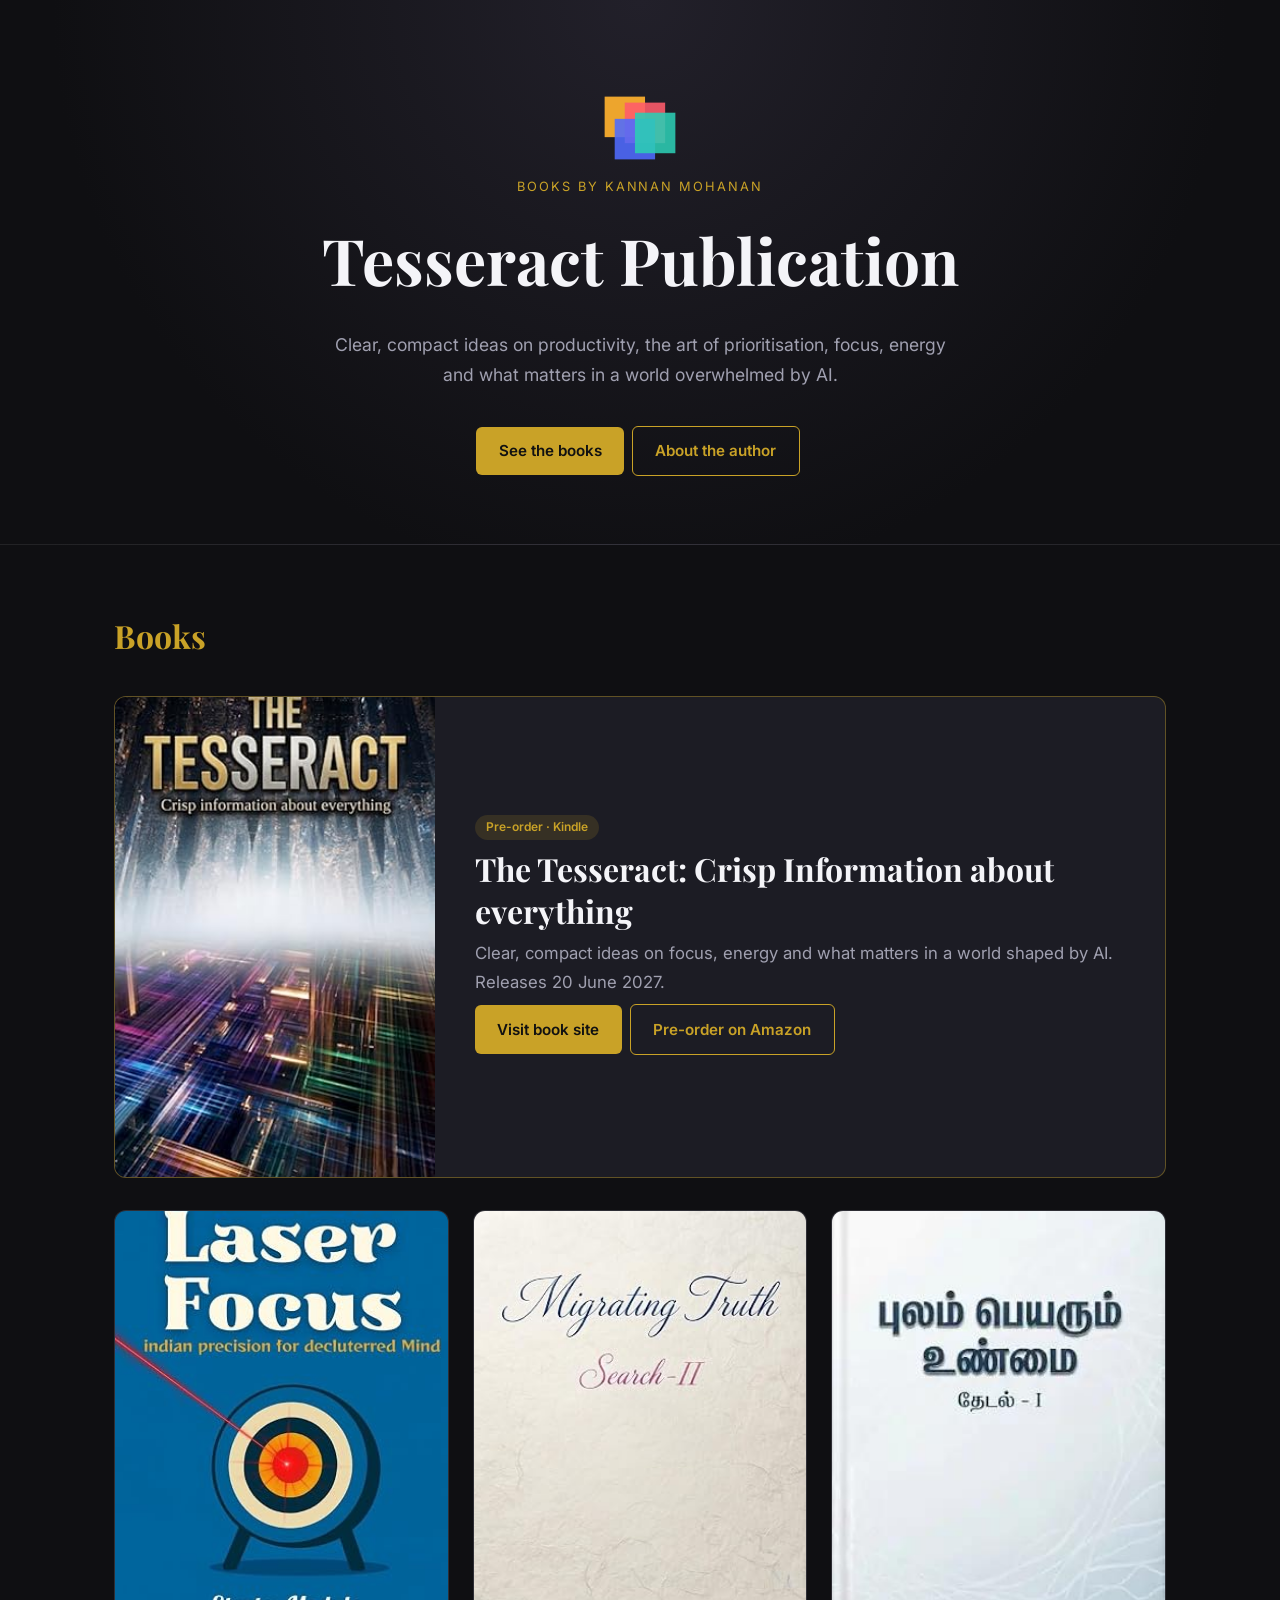
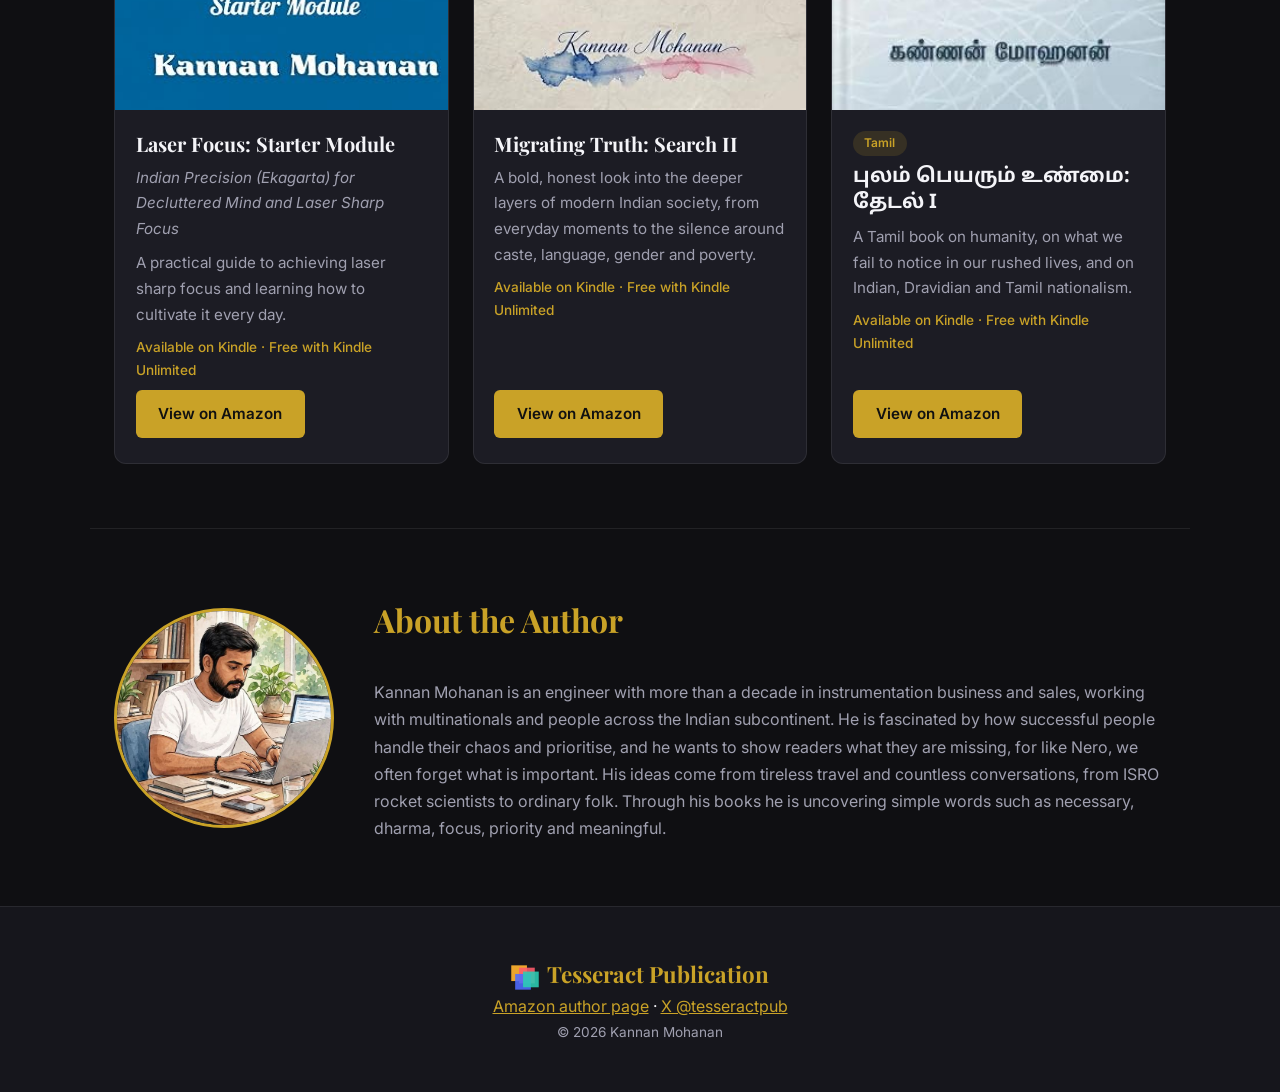
==== commit 71c9c907: "Update intro line" ====
--- a/index.html
+++ b/index.html
@@ -17,7 +17,7 @@
   <img class="site-logo" src="img/logo.svg" alt="Tesseract Publication logo" width="72" height="65">
   <p class="eyebrow">Books by Kannan Mohanan</p>
   <h1>Tesseract Publication</h1>
-  <p class="intro">Kannan Mohanan writes timeless Indian wisdom for the modern world. His books are about focus, energy, living well alongside AI and, above all, choosing what truly matters.</p>
+  <p class="intro">Clear, compact ideas on productivity, the art of prioritisation, focus, energy and what matters in a world overwhelmed by AI.</p>
   <nav><a class="btn btn-primary" href="#books">See the books</a> <a class="btn btn-ghost" href="#author">About the author</a></nav>
 </header>
 
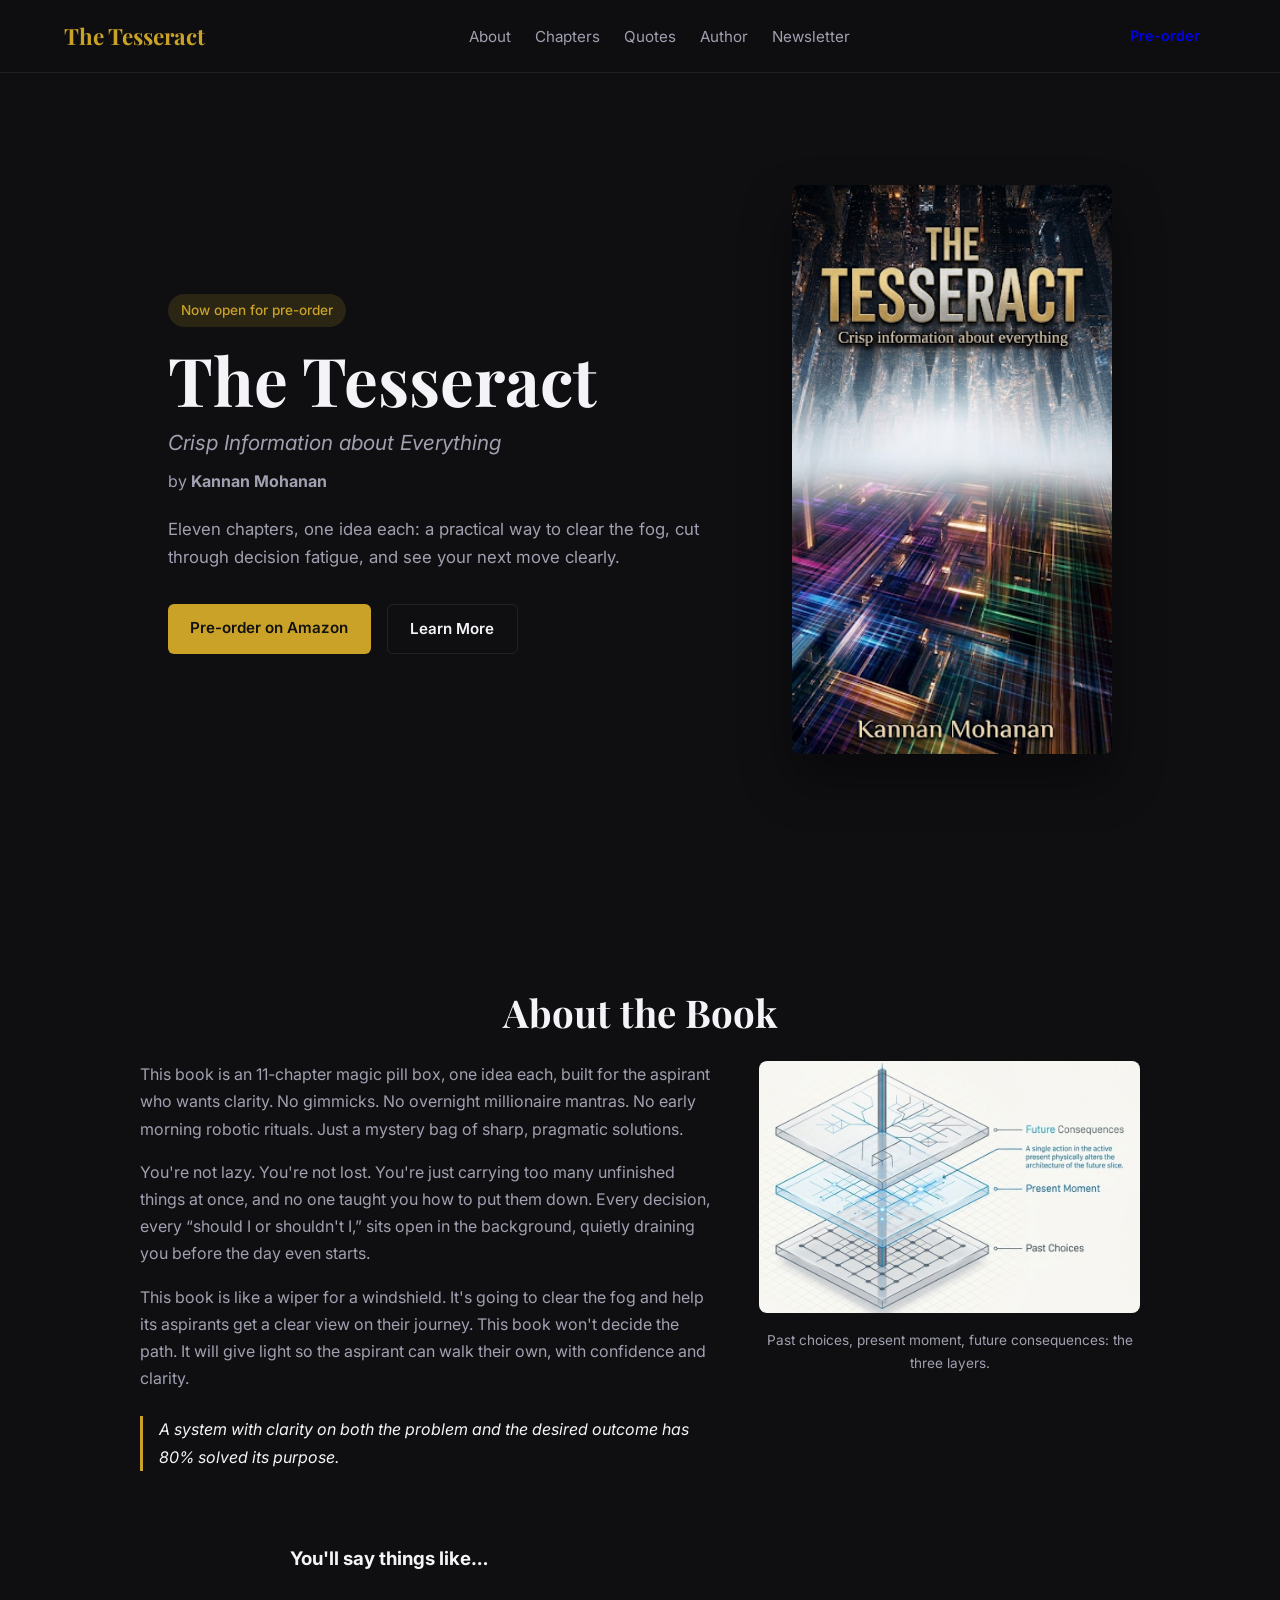
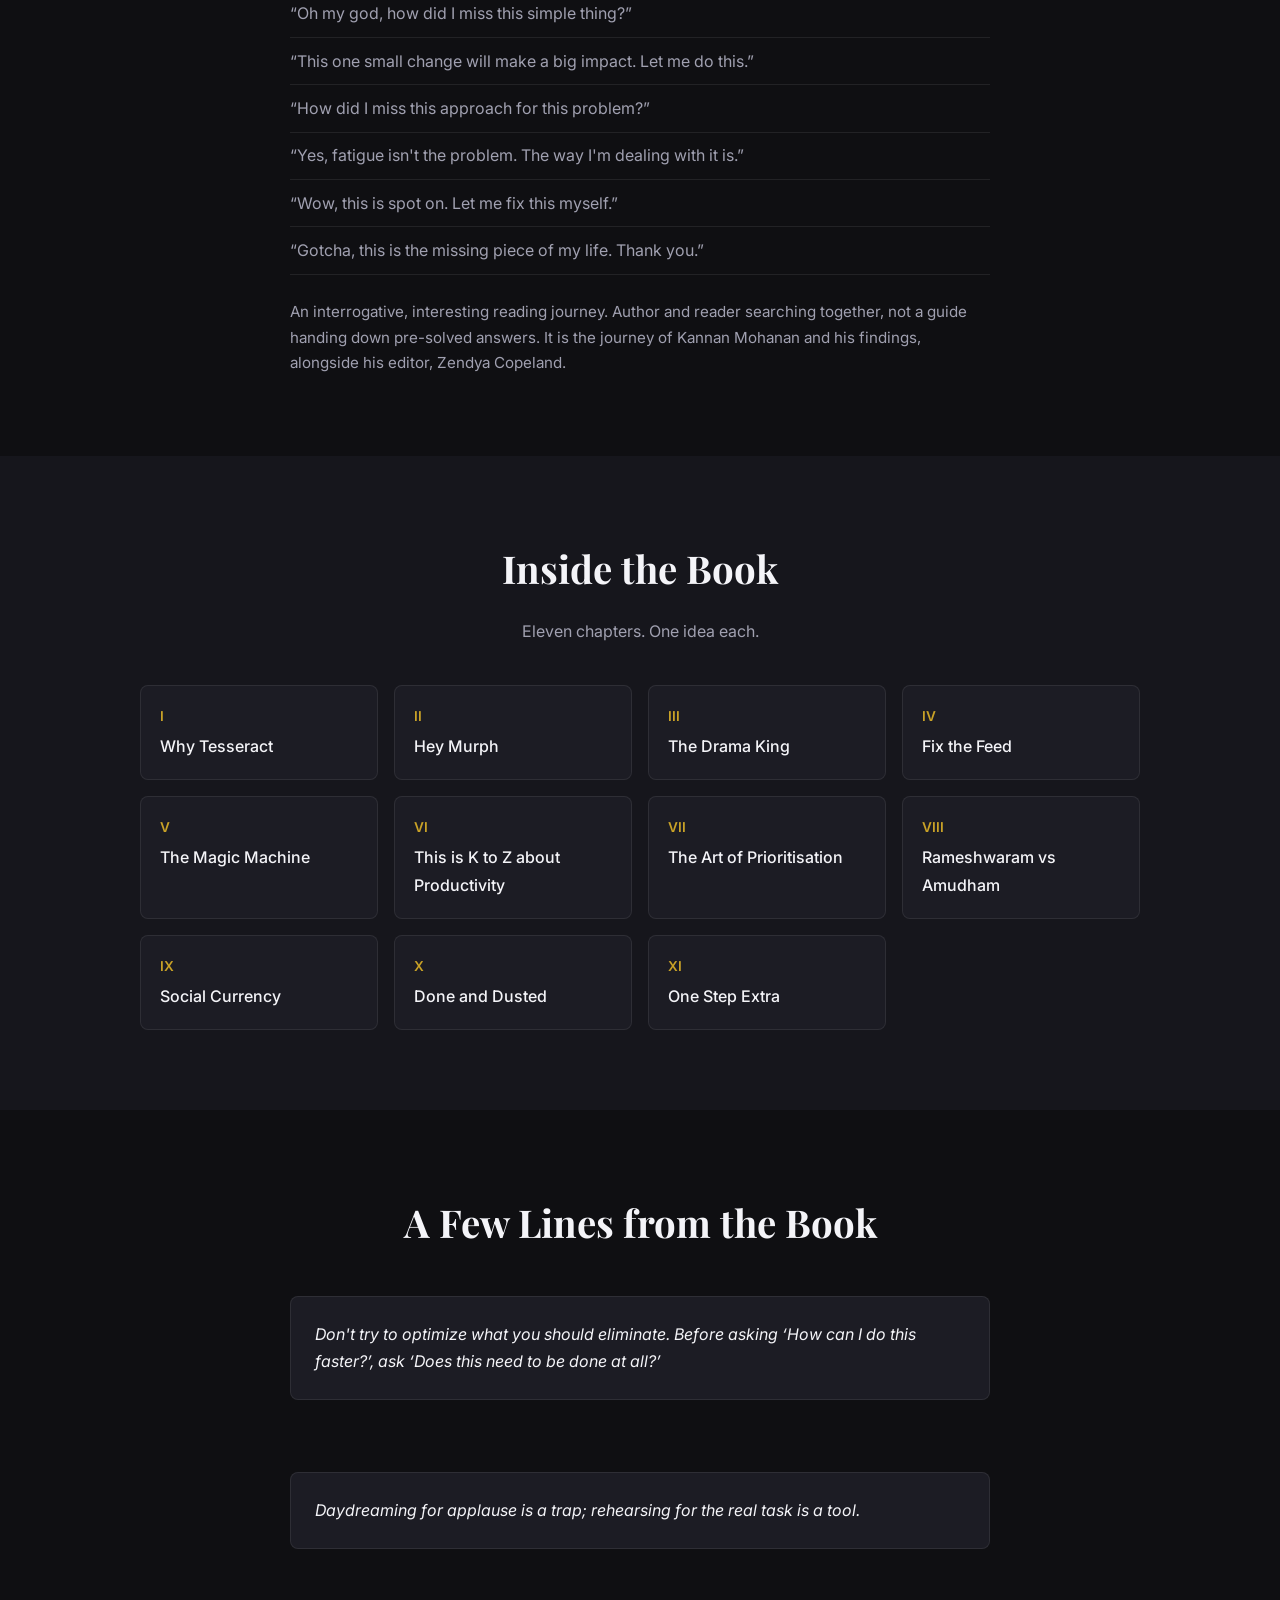
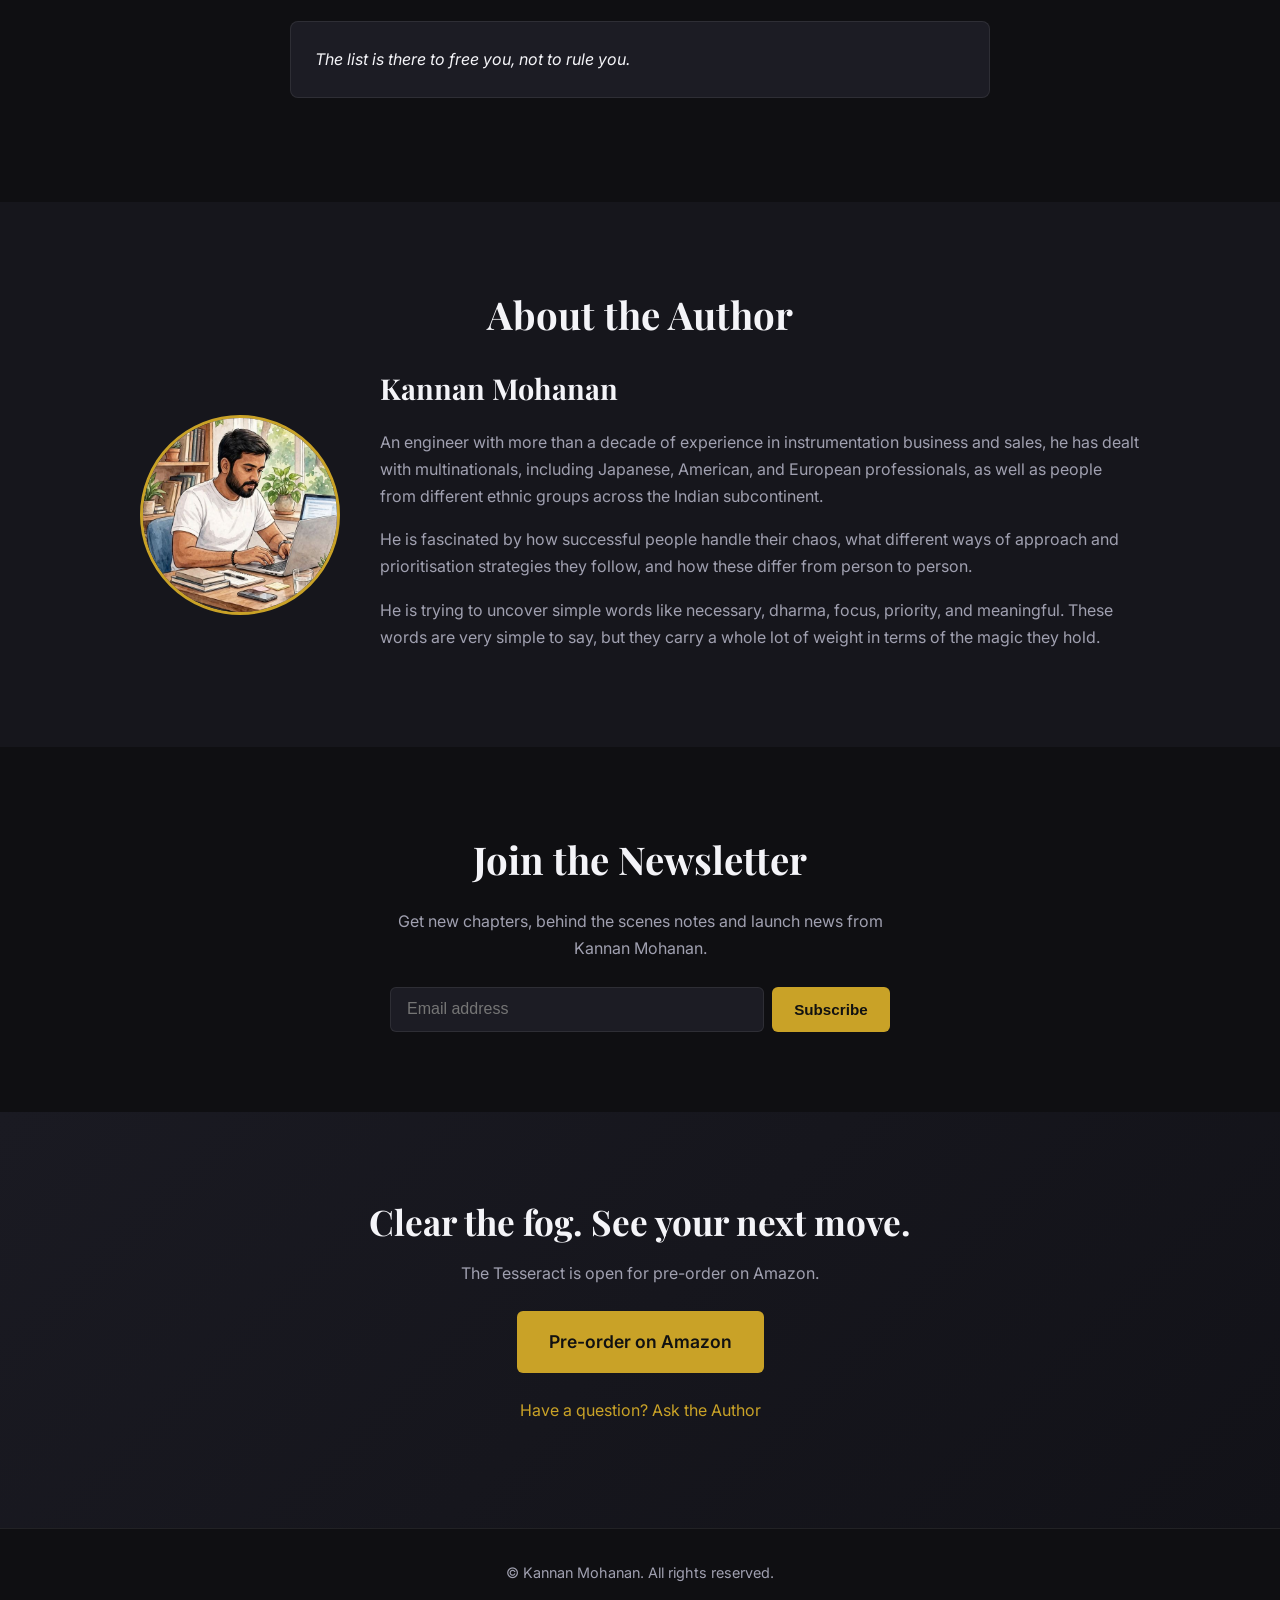
==== commit 1038ca5c: "Add motion polish for preview One-time staggered fade and translate reveals, button press feedback, " ====
--- a/index.html
+++ b/index.html
@@ -1,87 +1,149 @@
 <!DOCTYPE html>
-<html lang="en-IN">
+<html lang="en">
 <head>
-<meta charset="UTF-8">
-<meta name="viewport" content="width=device-width, initial-scale=1.0">
-<title>Tesseract Publication | Books by Kannan Mohanan</title>
-<meta name="description" content="Tesseract Publication: books by Kannan Mohanan, timeless Indian wisdom for the modern world.">
-<link rel="preconnect" href="https://fonts.googleapis.com">
-<link rel="preconnect" href="https://fonts.gstatic.com" crossorigin>
-<link href="https://fonts.googleapis.com/css2?family=Inter:wght@300;400;500;600;700&family=Playfair+Display:wght@600;700&family=Noto+Sans+Tamil:wght@500;700&display=swap" rel="stylesheet">
-<link rel="icon" href="img/favicon.svg" type="image/svg+xml">
-<link rel="apple-touch-icon" href="img/apple-touch-icon.png">
-<link rel="stylesheet" href="styles.css">
+    <meta charset="UTF-8">
+    <meta name="viewport" content="width=device-width, initial-scale=1.0">
+    <title>The Tesseract by Kannan Mohanan | Pre-order on Amazon</title>
+    <meta name="description" content="The Tesseract: Crisp Information about Everything. Eleven chapters, one idea each. Clear the fog, cut through decision fatigue, and see your next move clearly.">
+    <script>document.documentElement.classList.add('js');</script>
+    <link rel="stylesheet" href="styles.css">
+    <link rel="preconnect" href="https://fonts.googleapis.com">
+    <link rel="preconnect" href="https://fonts.gstatic.com" crossorigin>
+    <link href="https://fonts.googleapis.com/css2?family=Inter:wght@300;400;500;600;700&family=Playfair+Display:wght@600;700&display=swap" rel="stylesheet">
 </head>
 <body>
-<header class="hero">
-  <img class="site-logo" src="img/logo.svg" alt="Tesseract Publication logo" width="72" height="65">
-  <p class="eyebrow">Books by Kannan Mohanan</p>
-  <h1>Tesseract Publication</h1>
-  <p class="intro">Clear, compact ideas on productivity, the art of prioritisation, focus, energy and what matters in a world overwhelmed by AI.</p>
-  <nav><a class="btn btn-primary" href="#books">See the books</a> <a class="btn btn-ghost" href="#author">About the author</a></nav>
-</header>
+    <nav class="navbar">
+        <div class="nav-container">
+            <a href="#home" class="logo">The Tesseract</a>
+            <ul class="nav-links">
+                <li><a href="#about">About</a></li>
+                <li><a href="#chapters">Chapters</a></li>
+                <li><a href="#quotes">Quotes</a></li>
+                <li><a href="#author">Author</a></li>
+                <li><a href="#newsletter">Newsletter</a></li>
+            </ul>
+            <a href="https://amzn.in/d/0exyftI4" target="_blank" class="btn btn-nav">Pre-order</a>
+            <button class="menu-toggle" aria-label="Toggle menu">☰</button>
+        </div>
+    </nav>
 
-<main>
-<section id="books" class="section">
-  <h2>Books</h2>
-  <article class="card featured">
-    <img src="img/tesseract.jpg" alt="Cover of The Tesseract by Kannan Mohanan">
-    <div class="card-body">
-      <span class="tag">Pre-order · Kindle</span>
-      <h3>The Tesseract: Crisp Information about everything</h3>
-      <p>Clear, compact ideas on focus, energy and what matters in a world shaped by AI. Releases 20 June 2027.</p>
-      <div class="actions">
-        <a class="btn btn-primary" href="https://the-tesseract.pages.dev">Visit book site</a>
-        <a class="btn btn-ghost" href="https://www.amazon.in/dp/B0HHSVG2T3">Pre-order on Amazon</a>
-      </div>
-    </div>
-  </article>
-  <div class="grid">
-    <article class="card">
-      <img src="img/laser-focus.jpg" alt="Cover of Laser Focus: Starter Module">
-      <div class="card-body">
-        <h3>Laser Focus: Starter Module</h3>
-        <p class="sub">Indian Precision (Ekagarta) for Decluttered Mind and Laser Sharp Focus</p>
-        <p>A practical guide to achieving laser sharp focus and learning how to cultivate it every day.</p>
-        <p class="avail">Available on Kindle · Free with Kindle Unlimited</p>
-        <a class="btn btn-primary" href="https://www.amazon.in/dp/B0FMS6K25X">View on Amazon</a>
-      </div>
-    </article>
-    <article class="card">
-      <img src="img/migrating-truth.jpg" alt="Cover of Migrating Truth: Search II">
-      <div class="card-body">
-        <h3>Migrating Truth: Search II</h3>
-        <p>A bold, honest look into the deeper layers of modern Indian society, from everyday moments to the silence around caste, language, gender and poverty.</p>
-        <p class="avail">Available on Kindle · Free with Kindle Unlimited</p>
-        <a class="btn btn-primary" href="https://www.amazon.in/dp/B0F8BRZHW4">View on Amazon</a>
-      </div>
-    </article>
-    <article class="card">
-      <img src="img/pulam-peyarum-unmai.jpg" alt="Cover of Pulam Peyarum Unmai: Thedal I (Tamil)">
-      <div class="card-body">
-        <span class="tag">Tamil</span>
-        <h3 lang="ta" class="tamil">புலம் பெயரும் உண்மை: தேடல் I</h3>
-        <p>A Tamil book on humanity, on what we fail to notice in our rushed lives, and on Indian, Dravidian and Tamil nationalism.</p>
-        <p class="avail">Available on Kindle · Free with Kindle Unlimited</p>
-        <a class="btn btn-primary" href="https://www.amazon.in/dp/B0F74D4DY5">View on Amazon</a>
-      </div>
-    </article>
-  </div>
-</section>
+    <header id="home" class="hero">
+        <div class="hero-content">
+            <p class="badge reveal">Now open for pre-order</p>
+            <h1 class="reveal">The Tesseract</h1>
+            <p class="subtitle reveal">Crisp Information about Everything</p>
+            <p class="author-line reveal">by <strong>Kannan Mohanan</strong></p>
+            <p class="hero-description reveal">Eleven chapters, one idea each: a practical way to clear the fog, cut through decision fatigue, and see your next move clearly.</p>
+            <div class="hero-buttons reveal">
+                <a href="https://amzn.in/d/0exyftI4" target="_blank" class="btn btn-primary">Pre-order on Amazon</a>
+                <a href="#about" class="btn btn-secondary">Learn More</a>
+            </div>
+        </div>
+        <div class="hero-visual reveal">
+            <img src="img/cover.jpg" alt="The Tesseract by Kannan Mohanan, book cover" class="book-cover">
+        </div>
+    </header>
 
-<section id="author" class="section author">
-  <img src="img/author.jpg" alt="Kannan Mohanan">
-  <div>
-    <h2>About the Author</h2>
-    <p>Kannan Mohanan is an engineer with more than a decade in instrumentation business and sales, working with multinationals and people across the Indian subcontinent. He is fascinated by how successful people handle their chaos and prioritise, and he wants to show readers what they are missing, for like Nero, we often forget what is important. His ideas come from tireless travel and countless conversations, from ISRO rocket scientists to ordinary folk. Through his books he is uncovering simple words such as necessary, dharma, focus, priority and meaningful.</p>
-  </div>
-</section>
-</main>
+    <section id="about" class="section">
+        <div class="container">
+            <h2 class="section-title reveal">About the Book</h2>
+            <div class="about-grid">
+                <div class="about-text reveal">
+                    <p>This book is an 11-chapter magic pill box, one idea each, built for the aspirant who wants clarity. No gimmicks. No overnight millionaire mantras. No early morning robotic rituals. Just a mystery bag of sharp, pragmatic solutions.</p>
+                    <p>You're not lazy. You're not lost. You're just carrying too many unfinished things at once, and no one taught you how to put them down. Every decision, every “should I or shouldn't I,” sits open in the background, quietly draining you before the day even starts.</p>
+                    <p>This book is like a wiper for a windshield. It's going to clear the fog and help its aspirants get a clear view on their journey. This book won't decide the path. It will give light so the aspirant can walk their own, with confidence and clarity.</p>
+                    <blockquote>A system with clarity on both the problem and the desired outcome has 80% solved its purpose.</blockquote>
+                </div>
+                <div class="about-image reveal">
+                    <img src="img/layers.jpg" alt="Past choices, present moment, future consequences: the three layers">
+                    <p class="image-caption">Past choices, present moment, future consequences: the three layers.</p>
+                </div>
+            </div>
+            <div class="say-things reveal">
+                <h3>You'll say things like…</h3>
+                <ul>
+                    <li>“Oh my god, how did I miss this simple thing?”</li>
+                    <li>“This one small change will make a big impact. Let me do this.”</li>
+                    <li>“How did I miss this approach for this problem?”</li>
+                    <li>“Yes, fatigue isn't the problem. The way I'm dealing with it is.”</li>
+                    <li>“Wow, this is spot on. Let me fix this myself.”</li>
+                    <li>“Gotcha, this is the missing piece of my life. Thank you.”</li>
+                </ul>
+                <p class="note">An interrogative, interesting reading journey. Author and reader searching together, not a guide handing down pre-solved answers. It is the journey of Kannan Mohanan and his findings, alongside his editor, Zendya Copeland.</p>
+            </div>
+        </div>
+    </section>
 
-<footer>
-  <p class="logo"><img src="img/logo.svg" alt="" width="28" height="25" style="vertical-align:middle;margin-right:8px">Tesseract Publication</p>
-  <p><a href="https://www.amazon.in/stores/author/B0F8JYP4M8">Amazon author page</a> · <a href="https://x.com/tesseractpub">X @tesseractpub</a></p>
-  <p class="muted">© 2026 Kannan Mohanan</p>
-</footer>
+    <section id="chapters" class="section section-alt">
+        <div class="container">
+            <h2 class="section-title reveal">Inside the Book</h2>
+            <p class="section-intro reveal">Eleven chapters. One idea each.</p>
+            <div class="chapters-grid">
+                <div class="chapter-card reveal"><span class="ch-num">I</span><h3>Why Tesseract</h3></div>
+                <div class="chapter-card reveal"><span class="ch-num">II</span><h3>Hey Murph</h3></div>
+                <div class="chapter-card reveal"><span class="ch-num">III</span><h3>The Drama King</h3></div>
+                <div class="chapter-card reveal"><span class="ch-num">IV</span><h3>Fix the Feed</h3></div>
+                <div class="chapter-card reveal"><span class="ch-num">V</span><h3>The Magic Machine</h3></div>
+                <div class="chapter-card reveal"><span class="ch-num">VI</span><h3>This is K to Z about Productivity</h3></div>
+                <div class="chapter-card reveal"><span class="ch-num">VII</span><h3>The Art of Prioritisation</h3></div>
+                <div class="chapter-card reveal"><span class="ch-num">VIII</span><h3>Rameshwaram vs Amudham</h3></div>
+                <div class="chapter-card reveal"><span class="ch-num">IX</span><h3>Social Currency</h3></div>
+                <div class="chapter-card reveal"><span class="ch-num">X</span><h3>Done and Dusted</h3></div>
+                <div class="chapter-card reveal"><span class="ch-num">XI</span><h3>One Step Extra</h3></div>
+            </div>
+        </div>
+    </section>
+
+    <section id="quotes" class="section">
+        <div class="container">
+            <h2 class="section-title reveal">A Few Lines from the Book</h2>
+            <div class="quotes-grid">
+                <blockquote class="reveal">Don't try to optimize what you should eliminate. Before asking ‘How can I do this faster?’, ask ‘Does this need to be done at all?’</blockquote>
+                <blockquote class="reveal">Daydreaming for applause is a trap; rehearsing for the real task is a tool.</blockquote>
+                <blockquote class="reveal">The list is there to free you, not to rule you.</blockquote>
+            </div>
+        </div>
+    </section>
+
+    <section id="author" class="section section-alt">
+        <div class="container">
+            <h2 class="section-title reveal">About the Author</h2>
+            <div class="author-grid">
+                <img src="img/author.jpg" alt="Kannan Mohanan, author" class="author-photo reveal">
+                <div class="author-text reveal">
+                    <h3>Kannan Mohanan</h3>
+                    <p>An engineer with more than a decade of experience in instrumentation business and sales, he has dealt with multinationals, including Japanese, American, and European professionals, as well as people from different ethnic groups across the Indian subcontinent.</p>
+                    <p>He is fascinated by how successful people handle their chaos, what different ways of approach and prioritisation strategies they follow, and how these differ from person to person.</p>
+                    <p>He is trying to uncover simple words like necessary, dharma, focus, priority, and meaningful. These words are very simple to say, but they carry a whole lot of weight in terms of the magic they hold.</p>
+                </div>
+            </div>
+        </div>
+    </section>
+
+    <section id="newsletter" class="section">
+        <div class="container newsletter-box">
+            <h2 class="section-title reveal">Join the Newsletter</h2>
+            <p class="reveal">Get new chapters, behind the scenes notes and launch news from Kannan Mohanan.</p>
+            <form class="newsletter-form reveal" onsubmit="handleNewsletter(event)">
+                <input type="email" placeholder="Email address" required>
+                <button type="submit" class="btn btn-primary">Subscribe</button>
+            </form>
+        </div>
+    </section>
+
+    <section class="cta-final">
+        <div class="container">
+            <h2 class="reveal">Clear the fog. See your next move.</h2>
+            <p class="reveal">The Tesseract is open for pre-order on Amazon.</p>
+            <a href="https://amzn.in/d/0exyftI4" target="_blank" class="btn btn-primary btn-large reveal">Pre-order on Amazon</a>
+            <p class="ask-link reveal"><a href="https://forms.gle/DaVZQ3GnMAqQpEqy5" target="_blank">Have a question? Ask the Author</a></p>
+        </div>
+    </section>
+
+    <footer class="footer reveal">
+        <p>&copy; Kannan Mohanan. All rights reserved.</p>
+    </footer>
+
+    <script src="script.js"></script>
 </body>
-</html>
+</html>
--- a/styles.css
+++ b/styles.css
@@ -1,39 +1,419 @@
-:root{--bg:#0f0f12;--bg-alt:#16161c;--bg-card:#1c1c24;--text:#f4f4f8;--text-muted:#a0a0b0;--accent:#c9a227;--accent-hover:#e0b84a;--border:rgba(255,255,255,.08)}
-*{margin:0;padding:0;box-sizing:border-box}
-html{scroll-behavior:smooth}
-body{font-family:'Inter',system-ui,sans-serif;background:var(--bg);color:var(--text);line-height:1.7}
-h1,h2,h3,.logo{font-family:'Playfair Display',serif}
-a{color:var(--accent)}
-.btn{display:inline-block;padding:.7rem 1.4rem;border-radius:6px;font-weight:600;text-decoration:none;transition:all .2s;font-size:.95rem;margin:.25rem .25rem .25rem 0}
-.btn-primary{background:var(--accent);color:#111}.btn-primary:hover{background:var(--accent-hover)}
-.btn-ghost{border:1px solid var(--accent);color:var(--accent)}.btn-ghost:hover{background:rgba(201,162,39,.1)}
-.hero{text-align:center;padding:6rem 1.5rem 4rem;background:radial-gradient(circle at top,#22202a,var(--bg) 70%);border-bottom:1px solid var(--border)}
-.eyebrow{color:var(--accent);letter-spacing:.15em;text-transform:uppercase;font-size:.8rem}
-.hero h1{font-size:clamp(2.4rem,6vw,4rem);margin:.5rem 0 1rem}
-.intro{max-width:640px;margin:0 auto 2rem;color:var(--text-muted);font-size:1.1rem}
-.section{max-width:1100px;margin:0 auto;padding:4rem 1.5rem}
-.section h2{font-size:2rem;margin-bottom:2rem;color:var(--accent)}
-.card{background:var(--bg-card);border:1px solid var(--border);border-radius:12px;overflow:hidden;display:flex;flex-direction:column}
-.card img{width:100%;aspect-ratio:2/3;object-fit:cover;background:#000}
-.card-body{padding:1.3rem;display:flex;flex-direction:column;gap:.5rem;flex:1}
-.card-body .btn{align-self:flex-start;margin-top:auto}
-.card h3{font-size:1.25rem;line-height:1.3}
-.card p{color:var(--text-muted);font-size:.95rem}
-.sub{font-style:italic}
-.avail{color:var(--accent)!important;font-size:.85rem!important;font-weight:500}
-.tag{align-self:flex-start;background:rgba(201,162,39,.15);color:var(--accent);border-radius:999px;padding:.15rem .7rem;font-size:.75rem;font-weight:600}
-.tamil{font-family:'Noto Sans Tamil','Inter',sans-serif}
-.featured{flex-direction:row;margin-bottom:2rem;border-color:rgba(201,162,39,.4)}
-.featured img{width:320px;flex-shrink:0}
-.featured .card-body{padding:2.5rem;justify-content:center}
-.featured h3{font-size:2rem}.featured p{font-size:1.05rem}
-.featured .actions .btn{margin-top:0}
-.grid{display:grid;grid-template-columns:repeat(auto-fit,minmax(260px,1fr));gap:1.5rem}
-.author{display:flex;gap:2.5rem;align-items:center;border-top:1px solid var(--border)}
-.author img{width:220px;height:220px;border-radius:50%;object-fit:cover;border:3px solid var(--accent);flex-shrink:0}
-.author p{color:var(--text-muted)}
-footer{text-align:center;padding:3rem 1.5rem;background:var(--bg-alt);border-top:1px solid var(--border)}
-footer .logo{color:var(--accent);font-size:1.4rem;font-weight:700}
-.muted{color:var(--text-muted);font-size:.85rem}
-@media(max-width:720px){.featured,.author{flex-direction:column;text-align:center}.featured img{width:100%}.featured .card-body{padding:1.5rem}.author img{width:160px;height:160px}}
-.site-logo{display:block;margin:0 auto 1rem;width:72px;height:auto}
+:root {
+    --bg: #0f0f12;
+    --bg-alt: #16161c;
+    --bg-card: #1c1c24;
+    --text: #f4f4f8;
+    --text-muted: #a0a0b0;
+    --accent: #c9a227;
+    --accent-hover: #e0b84a;
+    --border: rgba(255, 255, 255, 0.08);
+    --ease-out: cubic-bezier(0.23, 1, 0.32, 1);
+}
+
+* { margin: 0; padding: 0; box-sizing: border-box; }
+
+html { scroll-behavior: smooth; }
+
+body {
+    font-family: 'Inter', system-ui, sans-serif;
+    background: var(--bg);
+    color: var(--text);
+    line-height: 1.7;
+}
+
+.navbar {
+    position: fixed;
+    top: 0; left: 0; right: 0;
+    z-index: 1000;
+    background: rgba(15, 15, 18, 0.85);
+    backdrop-filter: blur(12px);
+    border-bottom: 1px solid var(--border);
+}
+
+.nav-container {
+    max-width: 1200px;
+    margin: 0 auto;
+    padding: 1rem 1.5rem;
+    display: flex;
+    align-items: center;
+    justify-content: space-between;
+}
+
+.logo {
+    font-family: 'Playfair Display', serif;
+    font-size: 1.4rem;
+    font-weight: 700;
+    color: var(--accent);
+    text-decoration: none;
+}
+
+.nav-links {
+    display: flex;
+    list-style: none;
+    gap: 1.5rem;
+}
+
+.nav-links a {
+    color: var(--text-muted);
+    text-decoration: none;
+    font-size: 0.95rem;
+    transition: color 200ms ease;
+}
+
+.btn {
+    display: inline-block;
+    padding: 0.7rem 1.4rem;
+    border-radius: 6px;
+    font-weight: 600;
+    text-decoration: none;
+    border: none;
+    cursor: pointer;
+    font-size: 0.95rem;
+    transition: transform 160ms var(--ease-out), background-color 200ms ease, color 200ms ease, border-color 200ms ease;
+}
+
+.btn:active,
+.menu-toggle:active {
+    transform: scale(0.97);
+}
+
+.btn-primary {
+    background: var(--accent);
+    color: #111;
+}
+
+.btn-secondary {
+    background: transparent;
+    color: var(--text);
+    border: 1px solid var(--border);
+}
+
+.btn-nav { padding: 0.5rem 1rem; font-size: 0.9rem; }
+
+.btn-large { padding: 1rem 2rem; font-size: 1.1rem; }
+
+.menu-toggle {
+    display: none;
+    background: none;
+    border: none;
+    color: var(--text);
+    font-size: 1.6rem;
+    cursor: pointer;
+    transition: transform 160ms var(--ease-out);
+}
+
+.hero {
+    min-height: 100vh;
+    display: flex;
+    align-items: center;
+    justify-content: center;
+    gap: 4rem;
+    padding: 7rem 2rem 4rem;
+    max-width: 1200px;
+    margin: 0 auto;
+}
+
+.hero-content { flex: 1; max-width: 560px; }
+
+.badge {
+    display: inline-block;
+    background: rgba(201, 162, 39, 0.15);
+    color: var(--accent);
+    padding: 0.3rem 0.8rem;
+    border-radius: 20px;
+    font-size: 0.85rem;
+    font-weight: 500;
+    margin-bottom: 1rem;
+}
+
+.hero h1 {
+    font-family: 'Playfair Display', serif;
+    font-size: clamp(2.8rem, 6vw, 4.2rem);
+    line-height: 1.1;
+    margin-bottom: 0.5rem;
+}
+
+.subtitle {
+    font-size: 1.3rem;
+    color: var(--text-muted);
+    font-style: italic;
+    margin-bottom: 0.5rem;
+}
+
+.author-line { margin-bottom: 1.2rem; color: var(--text-muted); }
+
+.hero-description { color: var(--text-muted); margin-bottom: 2rem; font-size: 1.05rem; }
+
+.hero-buttons { display: flex; gap: 1rem; flex-wrap: wrap; }
+
+.hero-visual { flex: 0 0 320px; }
+
+.book-cover {
+    width: 100%;
+    border-radius: 8px;
+    box-shadow: 0 25px 50px rgba(0,0,0,0.4);
+}
+
+.section { padding: 5rem 1.5rem; }
+.section-alt { background: var(--bg-alt); }
+
+.container { max-width: 1000px; margin: 0 auto; }
+
+.section-title {
+    font-family: 'Playfair Display', serif;
+    font-size: 2.4rem;
+    text-align: center;
+    margin-bottom: 1rem;
+}
+
+.section-intro { text-align: center; color: var(--text-muted); margin-bottom: 2.5rem; }
+
+.about-grid {
+    display: grid;
+    grid-template-columns: 1.2fr 0.8fr;
+    gap: 3rem;
+    align-items: start;
+    margin-bottom: 3rem;
+}
+
+.about-text p { margin-bottom: 1rem; color: var(--text-muted); }
+
+blockquote {
+    border-left: 3px solid var(--accent);
+    padding-left: 1rem;
+    margin: 1.5rem 0;
+    font-style: italic;
+    color: var(--text);
+}
+
+.about-image img { width: 100%; border-radius: 8px; }
+.image-caption { font-size: 0.85rem; color: var(--text-muted); margin-top: 0.5rem; text-align: center; }
+
+.say-things { max-width: 700px; margin: 0 auto; }
+.say-things h3 { margin-bottom: 1rem; }
+.say-things ul { list-style: none; margin-bottom: 1.5rem; }
+.say-things li {
+    padding: 0.6rem 0;
+    border-bottom: 1px solid var(--border);
+    color: var(--text-muted);
+}
+.say-things .note { font-size: 0.95rem; color: var(--text-muted); }
+
+.chapters-grid {
+    display: grid;
+    grid-template-columns: repeat(auto-fill, minmax(220px, 1fr));
+    gap: 1rem;
+}
+
+.chapter-card {
+    background: var(--bg-card);
+    padding: 1.2rem;
+    border-radius: 8px;
+    border: 1px solid var(--border);
+    transition: transform 200ms var(--ease-out);
+}
+
+.ch-num {
+    display: block;
+    color: var(--accent);
+    font-weight: 600;
+    font-size: 0.85rem;
+    margin-bottom: 0.3rem;
+}
+
+.chapter-card h3 { font-size: 1rem; font-weight: 500; }
+
+.quotes-grid {
+    display: grid;
+    gap: 1.5rem;
+    max-width: 700px;
+    margin: 0 auto;
+}
+
+.quotes-grid blockquote {
+    background: var(--bg-card);
+    padding: 1.5rem;
+    border-radius: 8px;
+    border-left: none;
+    border: 1px solid var(--border);
+}
+
+.author-grid {
+    display: grid;
+    grid-template-columns: 200px 1fr;
+    gap: 2.5rem;
+    align-items: center;
+}
+
+.author-photo {
+    width: 200px;
+    height: 200px;
+    object-fit: cover;
+    border-radius: 50%;
+    border: 3px solid var(--accent);
+}
+
+.author-text h3 {
+    font-family: 'Playfair Display', serif;
+    font-size: 1.8rem;
+    margin-bottom: 1rem;
+}
+
+.author-text p { color: var(--text-muted); margin-bottom: 1rem; }
+
+.newsletter-box { text-align: center; max-width: 500px; }
+.newsletter-box p { color: var(--text-muted); margin-bottom: 1.5rem; }
+
+.newsletter-form {
+    display: flex;
+    gap: 0.5rem;
+    flex-wrap: wrap;
+    justify-content: center;
+}
+
+.newsletter-form input {
+    flex: 1;
+    min-width: 220px;
+    padding: 0.8rem 1rem;
+    border-radius: 6px;
+    border: 1px solid var(--border);
+    background: var(--bg-card);
+    color: var(--text);
+    font-size: 1rem;
+}
+
+.cta-final {
+    background: linear-gradient(135deg, #1a1a22 0%, #121218 100%);
+    text-align: center;
+    padding: 5rem 1.5rem;
+}
+
+.cta-final h2 {
+    font-family: 'Playfair Display', serif;
+    font-size: 2.2rem;
+    margin-bottom: 0.5rem;
+}
+
+.cta-final p { color: var(--text-muted); margin-bottom: 1.5rem; }
+
+.ask-link { margin-top: 1.5rem; }
+.ask-link a { color: var(--accent); text-decoration: none; }
+
+.footer {
+    text-align: center;
+    padding: 2rem;
+    color: var(--text-muted);
+    font-size: 0.9rem;
+    border-top: 1px solid var(--border);
+}
+
+@media (max-width: 900px) {
+    .nav-links { display: none; }
+    .nav-links.active {
+        display: flex;
+        flex-direction: column;
+        position: absolute;
+        top: 100%;
+        left: 0; right: 0;
+        background: var(--bg-alt);
+        padding: 1rem;
+        border-bottom: 1px solid var(--border);
+    }
+    .menu-toggle { display: block; }
+    .hero { flex-direction: column; text-align: center; padding-top: 6rem; }
+    .hero-visual { order: -1; flex: none; width: 240px; }
+    .about-grid, .author-grid { grid-template-columns: 1fr; }
+    .author-photo { margin: 0 auto; }
+    .hero-buttons { justify-content: center; }
+}
+
+/* Motion polish: hover is pointer-only; press feedback is always on. */
+@media (hover: hover) and (pointer: fine) {
+    .nav-links a:hover { color: var(--text); }
+    .btn-primary:hover { background: var(--accent-hover); transform: translateY(-1px); }
+    .btn-primary:hover:active { transform: scale(0.97); }
+    .btn-secondary:hover { border-color: var(--accent); }
+    .chapter-card:hover { transform: translateY(-4px); }
+    .ask-link a:hover { text-decoration: underline; }
+}
+
+/* One-time staggered fade/translate reveals. */
+.js .reveal:not(.is-visible) {
+    opacity: 0;
+    transform: translateY(12px);
+}
+
+.js .reveal.is-visible {
+    animation: reveal-in 280ms var(--ease-out) var(--reveal-delay, 0ms) both;
+}
+
+.js .reveal.reveal-done {
+    animation: none;
+    opacity: 1;
+    transform: none;
+}
+
+@keyframes reveal-in {
+    from {
+        opacity: 0;
+        transform: translateY(12px);
+    }
+    to {
+        opacity: 1;
+        transform: none;
+    }
+}
+
+.hero-content .reveal:nth-child(1) { --reveal-delay: 0ms; }
+.hero-content .reveal:nth-child(2) { --reveal-delay: 50ms; }
+.hero-content .reveal:nth-child(3) { --reveal-delay: 90ms; }
+.hero-content .reveal:nth-child(4) { --reveal-delay: 130ms; }
+.hero-content .reveal:nth-child(5) { --reveal-delay: 170ms; }
+.hero-content .reveal:nth-child(6) { --reveal-delay: 210ms; }
+.hero-visual.reveal { --reveal-delay: 80ms; }
+
+.about-text.reveal { --reveal-delay: 0ms; }
+.about-image.reveal { --reveal-delay: 80ms; }
+
+.chapters-grid .reveal:nth-child(1) { --reveal-delay: 0ms; }
+.chapters-grid .reveal:nth-child(2) { --reveal-delay: 40ms; }
+.chapters-grid .reveal:nth-child(3) { --reveal-delay: 70ms; }
+.chapters-grid .reveal:nth-child(4) { --reveal-delay: 120ms; }
+.chapters-grid .reveal:nth-child(5) { --reveal-delay: 150ms; }
+.chapters-grid .reveal:nth-child(6) { --reveal-delay: 200ms; }
+.chapters-grid .reveal:nth-child(7) { --reveal-delay: 230ms; }
+.chapters-grid .reveal:nth-child(8) { --reveal-delay: 280ms; }
+.chapters-grid .reveal:nth-child(9) { --reveal-delay: 310ms; }
+.chapters-grid .reveal:nth-child(10) { --reveal-delay: 360ms; }
+.chapters-grid .reveal:nth-child(11) { --reveal-delay: 390ms; }
+
+.quotes-grid .reveal:nth-child(1) { --reveal-delay: 40ms; }
+.quotes-grid .reveal:nth-child(2) { --reveal-delay: 90ms; }
+.quotes-grid .reveal:nth-child(3) { --reveal-delay: 130ms; }
+
+.author-photo.reveal { --reveal-delay: 0ms; }
+.author-text.reveal { --reveal-delay: 70ms; }
+
+@media (prefers-reduced-motion: reduce) {
+    html { scroll-behavior: auto; }
+
+    .js .reveal:not(.is-visible) {
+        transform: none;
+    }
+
+    .js .reveal.is-visible {
+        animation-name: reveal-fade;
+    }
+
+    @keyframes reveal-fade {
+        from { opacity: 0; }
+        to { opacity: 1; }
+    }
+
+    .btn:active,
+    .menu-toggle:active,
+    .btn-primary:hover,
+    .chapter-card:hover {
+        transform: none;
+    }
+}
